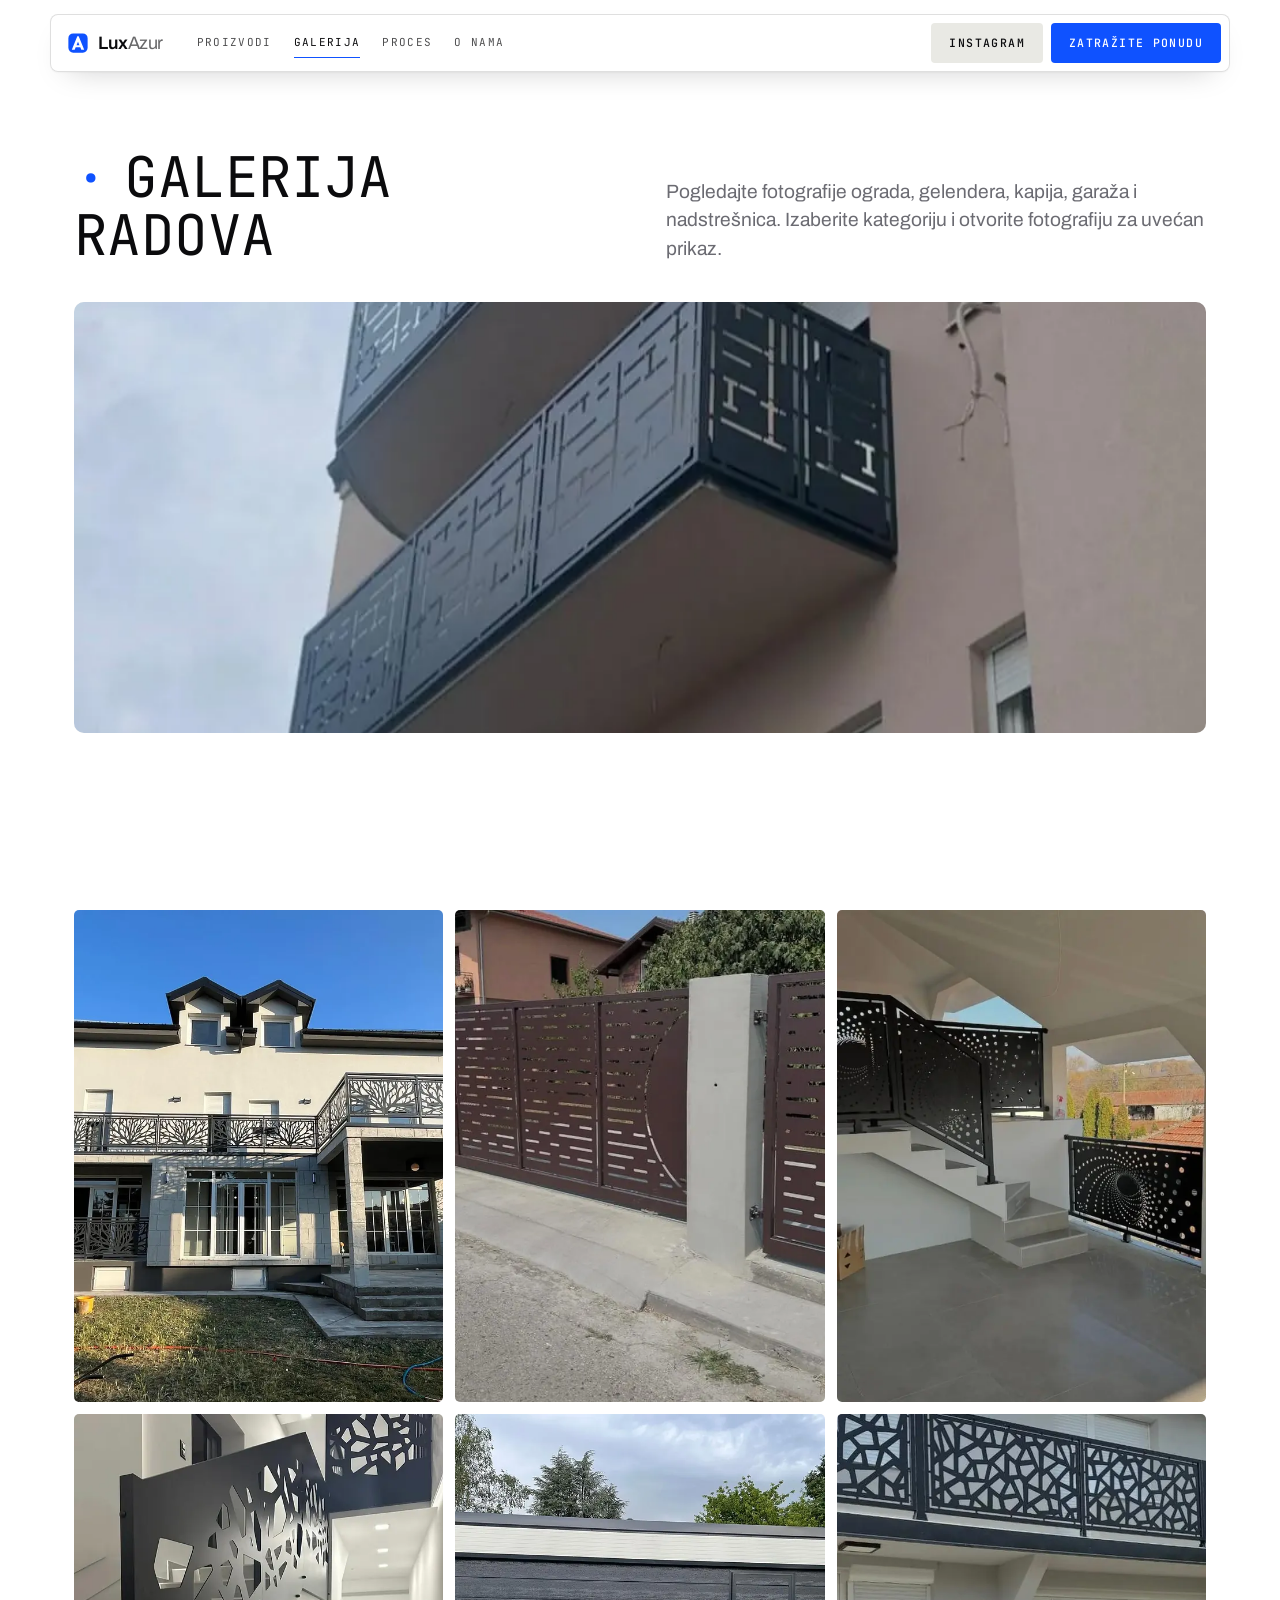
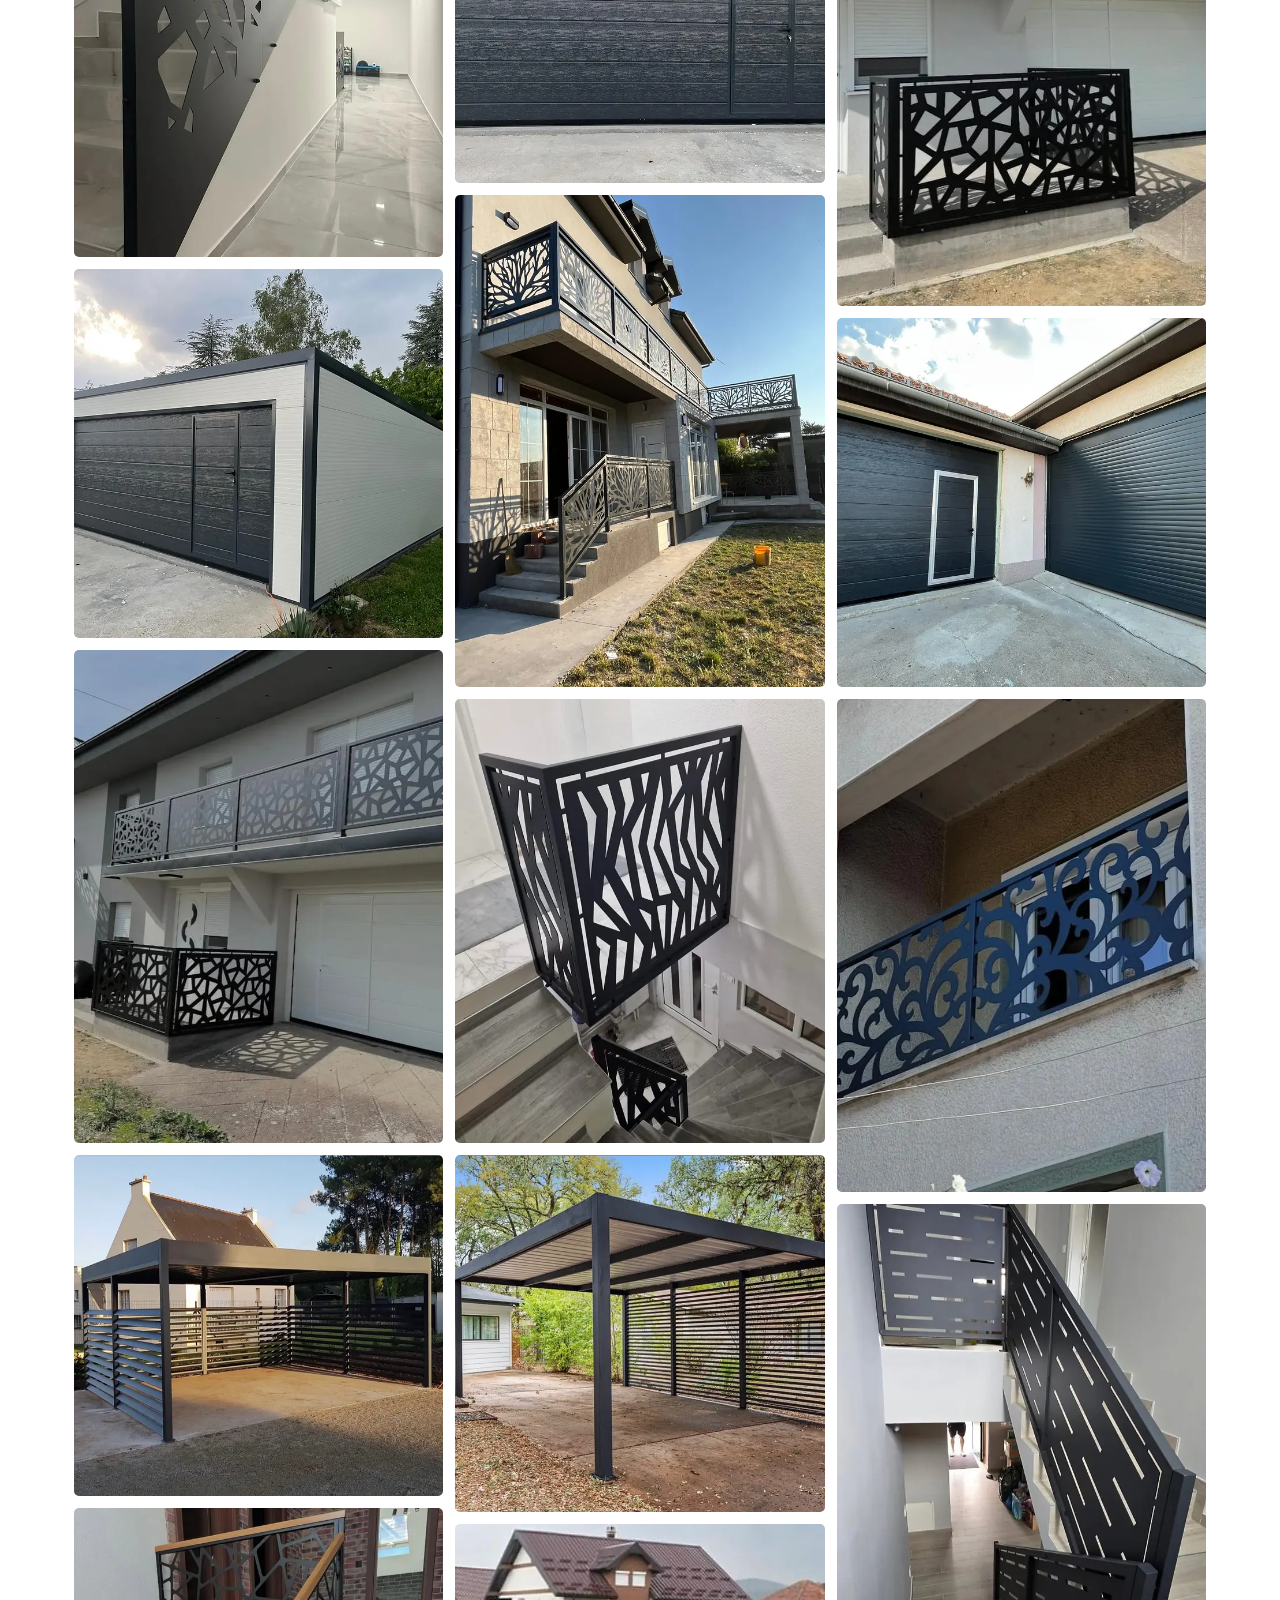
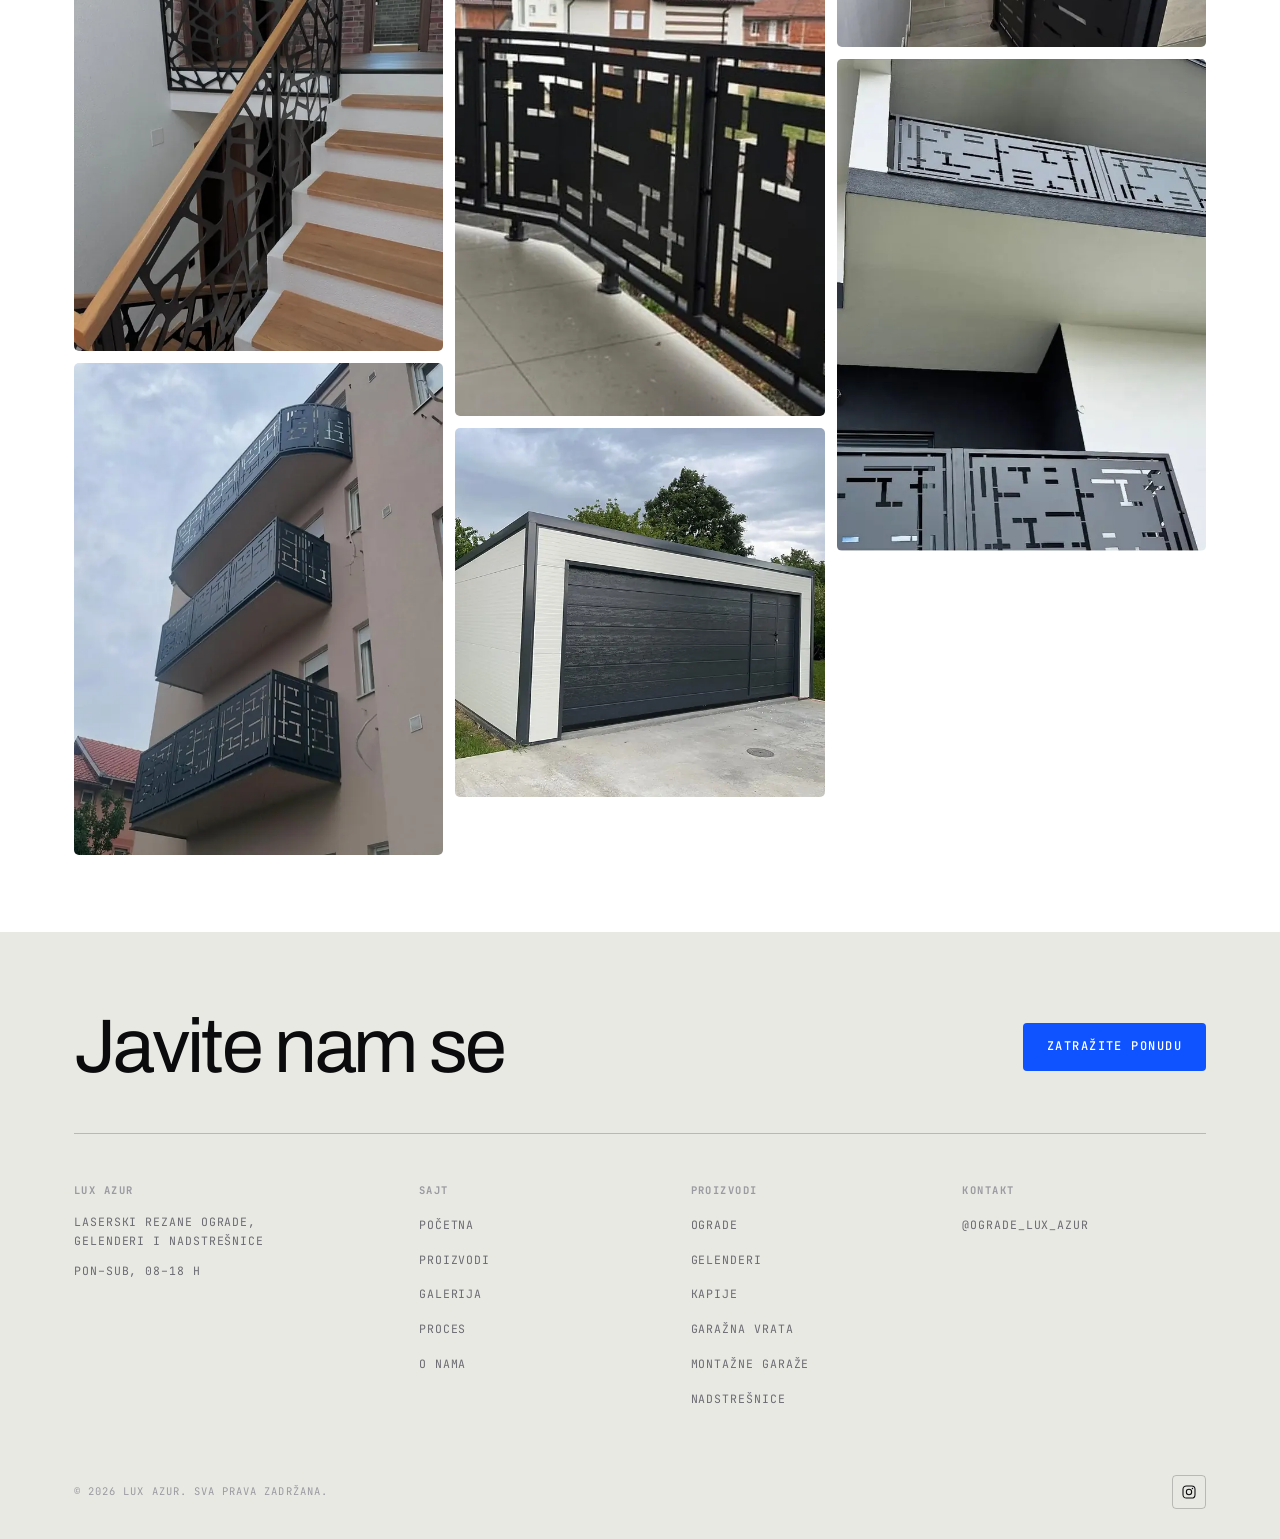
==== site/galerija.html @ 6bdf7f9e "Pocetno stanje sajta Lux Azur Co-Authored-By: Claude Opus 5.5 <noreply@anthropic.com>" ====
<!doctype html>
<html lang="sr">
<head>
<meta charset="utf-8">
<meta name="viewport" content="width=device-width,initial-scale=1">
<title>Galerija ograda, gelendera i kapija | Lux Azur</title>
<meta name="description" content="Fotografije radova Lux Azur: laserski rezane ograde, gelenderi, kapije, garaže i nadstrešnice. Pogledajte šare i detalje ugradnje na objektima.">
<meta name="theme-color" content="#0B0B0D">
<link rel="canonical" href="./galerija.html">

<meta property="og:type" content="website">
<meta property="og:title" content="Galerija ograda, gelendera i kapija | Lux Azur">
<meta property="og:description" content="Fotografije radova Lux Azur: laserski rezane ograde, gelenderi, kapije, garaže i nadstrešnice. Pogledajte šare i detalje ugradnje na objektima.">
<meta property="og:image" content="./assets/img/ograda-drvo-zivota-01.webp">
<meta property="og:locale" content="sr_RS">

<link rel="icon" href="data:image/svg+xml,%3Csvg%20xmlns='http://www.w3.org/2000/svg'%20viewBox='0%200%2032%2032'%3E%3Cpath%20fill-rule='evenodd'%20fill='%230F52FF'%20d='M9%202H23A7%207%200%200%201%2030%209V23A7%207%200%200%201%2023%2030H9A7%207%200%200%201%202%2023V9A7%207%200%200%201%209%202ZM15%206.2H17L25%2025.8H20.8L19.37%2022.3H12.63L11.2%2025.8H7ZM16%2014.04L18.15%2019.3H13.85Z'/%3E%3C/svg%3E">

<link rel="preconnect" href="https://fonts.googleapis.com">
<link rel="preconnect" href="https://fonts.gstatic.com" crossorigin>
<!-- fontovi se skidaju odmah, ali ne drze prvi prikaz (display=swap svakako
     prvo ispise sistemskim slogom, pa je cekanje bilo cist gubitak) -->
<link rel="preload" as="style" href="https://fonts.googleapis.com/css2?family=Archivo:wght@300;400;500;600&family=JetBrains+Mono:wght@400;500&display=swap">
<link rel="stylesheet" href="https://fonts.googleapis.com/css2?family=Archivo:wght@300;400;500;600&family=JetBrains+Mono:wght@400;500&display=swap" media="print" onload="this.media='all'">
<noscript><link rel="stylesheet" href="https://fonts.googleapis.com/css2?family=Archivo:wght@300;400;500;600&family=JetBrains+Mono:wght@400;500&display=swap"></noscript>
<link rel="stylesheet" href="./assets/css/site.css">
<script>(function(){var s=true;try{s=!sessionStorage.getItem("la_seen")}catch(e){try{s=!(document.referrer&&document.referrer.indexOf(location.host)>-1)}catch(_){s=true}}if(s)document.documentElement.className+=" js-loading"})();</script>
</head>
<body>

<div class="loader" aria-hidden="true">
  <div class="loader__in">
    <div class="loader__mark">
      <svg class="loader__mark--raw" viewBox="7 6.2 18 19.6" aria-hidden="true">
        <path fill-rule="evenodd" fill="currentColor" d="M15 6.2H17L25 25.8H20.8L19.37 22.3H12.63L11.2 25.8H7ZM16 14.04L18.15 19.3H13.85Z"/>
      </svg>
      <svg class="loader__mark--cut" viewBox="7 6.2 18 19.6" aria-hidden="true">
        <path fill-rule="evenodd" fill="currentColor" d="M15 6.2H17L25 25.8H20.8L19.37 22.3H12.63L11.2 25.8H7ZM16 14.04L18.15 19.3H13.85Z"/>
      </svg>
      <span class="loader__beam"></span>
    </div>
    <p class="loader__name">Lux Azur</p>
  </div>
</div>

<!-- ================= NAV ================= -->
<header class="nav">
  <div class="nav__inner">
    <a class="brand" href="./index.html" aria-label="Lux Azur, početna">
      <svg class="brand__mark" viewBox="0 0 32 32" aria-hidden="true">
        <path fill-rule="evenodd" fill="currentColor" d="M9 2H23A7 7 0 0 1 30 9V23A7 7 0 0 1 23 30H9A7 7 0 0 1 2 23V9A7 7 0 0 1 9 2ZM15 6.2H17L25 25.8H20.8L19.37 22.3H12.63L11.2 25.8H7ZM16 14.04L18.15 19.3H13.85Z"/>
      </svg>
      <span class="brand__name">Lux<em>Azur</em></span>
    </a>

    <nav class="nav__links" aria-label="Glavna navigacija">
      <a href="./proizvodi.html">Proizvodi</a>
      <a href="./galerija.html" aria-current="page">Galerija</a>
      <a href="./proces.html">Proces</a>
      <a href="./o-nama.html">O nama</a>
    </nav>

    <div class="nav__actions">
      <a class="btn btn--ghost" data-href-instagram href="https://www.instagram.com/ograde_lux_azur/" target="_blank" rel="noopener">Instagram</a>
      <a class="btn btn--azur" href="./kontakt.html">Zatražite ponudu</a>
    </div>

    <button class="nav__burger" aria-label="Meni" aria-expanded="false" aria-controls="drawer"><span></span></button>
  </div>
</header>

<div class="drawer" id="drawer">
  <a href="./proizvodi.html">Proizvodi <span>01</span></a>
  <a href="./galerija.html">Galerija <span>02</span></a>
  <a href="./proces.html">Proces <span>03</span></a>
  <a href="./o-nama.html">O nama <span>04</span></a>
  <a href="./kontakt.html">Kontakt <span>05</span></a>
  <div class="drawer__foot">
    <a class="btn btn--azur" href="./kontakt.html">Zatražite ponudu</a>
    <a class="btn btn--ghost" data-href-instagram href="https://www.instagram.com/ograde_lux_azur/" target="_blank" rel="noopener">Instagram</a>
  </div>
</div>

<main>

<section class="phead">
  <div class="wrap">
    <div class="phead__grid">
      <h1 class="rv"><span class="dot">·</span>Galerija radova</h1>
      <p class="lede rv rv-d1">Pogledajte fotografije ograda, gelendera, kapija, garaža i nadstrešnica. Izaberite kategoriju i otvorite fotografiju za uvećan prikaz.</p>
    </div>
    <div class="phead__banner rv rv-d2 plx">
      <img src="./assets/img/ograda-mondrian-zgrada.webp" srcset="./assets/img/ograda-mondrian-zgrada-640.webp 640w, ./assets/img/ograda-mondrian-zgrada-960.webp 960w, ./assets/img/ograda-mondrian-zgrada.webp 1170w" sizes="(max-width:1180px) 100vw, 1180px" alt="Balkonske ograde stambene zgrade sa mondrijan šarom" width="1170" height="1559" fetchpriority="high">
    </div>
  </div>
</section>

<section class="section section--tight">
  <div class="wrap">
    <div class="filters rv" role="group" aria-label="Filter galerije">
      <button class="filter" data-filter="sve" aria-pressed="true">Sve</button>
      <button class="filter" data-filter="ograde" aria-pressed="false">Ograde</button>
      <button class="filter" data-filter="gelenderi" aria-pressed="false">Gelenderi</button>
      <button class="filter" data-filter="kapije" aria-pressed="false">Kapije</button>
      <button class="filter" data-filter="garaze" aria-pressed="false">Garaže i vrata</button>
      <button class="filter" data-filter="nadstresnice" aria-pressed="false">Nadstrešnice</button>
    </div>

    <div class="grid-gal rv rv-d1" data-gallery>
      <figure class="gitem" data-cat="ograde" data-caption="Ograda terase, drvo života" data-full="./assets/img/ograda-drvo-zivota-01.webp" role="button" tabindex="0">
        <img src="./assets/img/ograda-drvo-zivota-01-640.webp" alt="Ograda terase, drvo života" loading="lazy" decoding="async" width="640" height="853">
        <figcaption>Ograda terase, drvo života</figcaption>
      </figure>
      <figure class="gitem" data-cat="gelenderi" data-caption="Gelender u holu, poligon" data-full="./assets/img/gelender-poligon.webp" role="button" tabindex="0">
        <img src="./assets/img/gelender-poligon-640.webp" alt="Gelender u holu, poligon" loading="lazy" decoding="async" width="640" height="768">
        <figcaption>Gelender u holu, poligon</figcaption>
      </figure>
      <figure class="gitem" data-cat="garaze" data-caption="Montažna garaža sa ravnim krovom" data-full="./assets/img/garaza-montazna-01.webp" role="button" tabindex="0">
        <img src="./assets/img/garaza-montazna-01-640.webp" alt="Montažna garaža sa ravnim krovom" loading="lazy" decoding="async" width="640" height="640">
        <figcaption>Montažna garaža sa ravnim krovom</figcaption>
      </figure>
      <figure class="gitem" data-cat="ograde" data-caption="Ograda balkona i prilaza, mozaik" data-full="./assets/img/ograda-mozaik-01.webp" role="button" tabindex="0">
        <img src="./assets/img/ograda-mozaik-01-640.webp" alt="Ograda balkona i prilaza, mozaik" loading="lazy" decoding="async" width="640" height="853">
        <figcaption>Ograda balkona i prilaza, mozaik</figcaption>
      </figure>
      <figure class="gitem" data-cat="nadstresnice" data-caption="Nadstrešnica za dva automobila" data-full="./assets/img/nadstresnica-02.webp" role="button" tabindex="0">
        <img src="./assets/img/nadstresnica-02-640.webp" alt="Nadstrešnica za dva automobila" loading="lazy" decoding="async" width="640" height="591">
        <figcaption>Nadstrešnica za dva automobila</figcaption>
      </figure>
      <figure class="gitem" data-cat="gelenderi" data-caption="Gelender sa drvenim rukohvatom" data-full="./assets/img/gelender-organski.webp" role="button" tabindex="0">
        <img src="./assets/img/gelender-organski-640.webp" alt="Gelender sa drvenim rukohvatom" loading="lazy" decoding="async" width="640" height="768">
        <figcaption>Gelender sa drvenim rukohvatom</figcaption>
      </figure>
      <figure class="gitem" data-cat="ograde" data-caption="Balkonske ograde stambene zgrade" data-full="./assets/img/ograda-mondrian-zgrada.webp" role="button" tabindex="0">
        <img src="./assets/img/ograda-mondrian-zgrada-640.webp" alt="Balkonske ograde stambene zgrade" loading="lazy" decoding="async" width="640" height="853">
        <figcaption>Balkonske ograde stambene zgrade</figcaption>
      </figure>
      <figure class="gitem" data-cat="kapije" data-caption="Klizna kapija i ograda dvorišta" data-full="./assets/img/kapija-klizna.webp" role="button" tabindex="0">
        <img src="./assets/img/kapija-klizna-640.webp" alt="Klizna kapija i ograda dvorišta" loading="lazy" decoding="async" width="640" height="853">
        <figcaption>Klizna kapija i ograda dvorišta</figcaption>
      </figure>
      <figure class="gitem" data-cat="garaze" data-caption="Sekciona garažna vrata" data-full="./assets/img/garazna-vrata-sekciona.webp" role="button" tabindex="0">
        <img src="./assets/img/garazna-vrata-sekciona-640.webp" alt="Sekciona garažna vrata" loading="lazy" decoding="async" width="640" height="640">
        <figcaption>Sekciona garažna vrata</figcaption>
      </figure>
      <figure class="gitem" data-cat="ograde" data-caption="Ograda terase i stepeništa, drvo života" data-full="./assets/img/ograda-drvo-zivota-02.webp" role="button" tabindex="0">
        <img src="./assets/img/ograda-drvo-zivota-02-640.webp" alt="Ograda terase i stepeništa, drvo života" loading="lazy" decoding="async" width="640" height="853">
        <figcaption>Ograda terase i stepeništa, drvo života</figcaption>
      </figure>
      <figure class="gitem" data-cat="gelenderi" data-caption="Gelender stepeništa, geometrija" data-full="./assets/img/gelender-geometrija.webp" role="button" tabindex="0">
        <img src="./assets/img/gelender-geometrija-640.webp" alt="Gelender stepeništa, geometrija" loading="lazy" decoding="async" width="640" height="768">
        <figcaption>Gelender stepeništa, geometrija</figcaption>
      </figure>
      <figure class="gitem" data-cat="nadstresnice" data-caption="Nadstrešnica sa bočnim lamelama" data-full="./assets/img/nadstresnica-01.webp" role="button" tabindex="0">
        <img src="./assets/img/nadstresnica-01-640.webp" alt="Nadstrešnica sa bočnim lamelama" loading="lazy" decoding="async" width="640" height="619">
        <figcaption>Nadstrešnica sa bočnim lamelama</figcaption>
      </figure>
      <figure class="gitem" data-cat="ograde" data-caption="Ograda terase, mondrijan" data-full="./assets/img/ograda-mondrian-terasa.webp" role="button" tabindex="0">
        <img src="./assets/img/ograda-mondrian-terasa-640.webp" alt="Ograda terase, mondrijan" loading="lazy" decoding="async" width="640" height="853">
        <figcaption>Ograda terase, mondrijan</figcaption>
      </figure>
      <figure class="gitem" data-cat="garaze" data-caption="Montažna garaža, bočni pogled" data-full="./assets/img/garaza-montazna-02.webp" role="button" tabindex="0">
        <img src="./assets/img/garaza-montazna-02-640.webp" alt="Montažna garaža, bočni pogled" loading="lazy" decoding="async" width="640" height="640">
        <figcaption>Montažna garaža, bočni pogled</figcaption>
      </figure>
      <figure class="gitem" data-cat="gelenderi" data-caption="Gelender terase, tačke" data-full="./assets/img/gelender-tacke.webp" role="button" tabindex="0">
        <img src="./assets/img/gelender-tacke-640.webp" alt="Gelender terase, tačke" loading="lazy" decoding="async" width="640" height="853">
        <figcaption>Gelender terase, tačke</figcaption>
      </figure>
      <figure class="gitem" data-cat="ograde" data-caption="Ograda terase i prilaza, mozaik" data-full="./assets/img/ograda-mozaik-02.webp" role="button" tabindex="0">
        <img src="./assets/img/ograda-mozaik-02-640.webp" alt="Ograda terase i prilaza, mozaik" loading="lazy" decoding="async" width="640" height="853">
        <figcaption>Ograda terase i prilaza, mozaik</figcaption>
      </figure>
      <figure class="gitem" data-cat="garaze" data-caption="Rolo i sekciona garažna vrata" data-full="./assets/img/garazna-vrata-rolo.webp" role="button" tabindex="0">
        <img src="./assets/img/garazna-vrata-rolo-640.webp" alt="Rolo i sekciona garažna vrata" loading="lazy" decoding="async" width="640" height="640">
        <figcaption>Rolo i sekciona garažna vrata</figcaption>
      </figure>
      <figure class="gitem" data-cat="ograde" data-caption="Balkonska ograda, ornament" data-full="./assets/img/ograda-ornament-plava.webp" role="button" tabindex="0">
        <img src="./assets/img/ograda-ornament-plava-640.webp" alt="Balkonska ograda, ornament" loading="lazy" decoding="async" width="640" height="853">
        <figcaption>Balkonska ograda, ornament</figcaption>
      </figure>
      <figure class="gitem" data-cat="gelenderi" data-caption="Gelender stepeništa, linije" data-full="./assets/img/gelender-linije.webp" role="button" tabindex="0">
        <img src="./assets/img/gelender-linije-640.webp" alt="Gelender stepeništa, linije" loading="lazy" decoding="async" width="640" height="768">
        <figcaption>Gelender stepeništa, linije</figcaption>
      </figure>
      <figure class="gitem" data-cat="ograde" data-caption="Ograda balkona, mondrijan" data-full="./assets/img/ograda-mondrian-balkon.webp" role="button" tabindex="0">
        <img src="./assets/img/ograda-mondrian-balkon-640.webp" alt="Ograda balkona, mondrijan" loading="lazy" decoding="async" width="640" height="853">
        <figcaption>Ograda balkona, mondrijan</figcaption>
      </figure>
    </div>
  </div>
</section>

<div class="lb" role="dialog" aria-modal="true" aria-label="Uvećana fotografija">
  <button class="lb__x" aria-label="Zatvori">
    <svg width="17" height="17" viewBox="0 0 24 24" fill="none" aria-hidden="true"><path d="M6 6l12 12M18 6L6 18" stroke="currentColor" stroke-width="1.7"/></svg>
  </button>
  <button class="lb__p" aria-label="Prethodna">
    <svg width="17" height="17" viewBox="0 0 24 24" fill="none" aria-hidden="true"><path d="M19 12H6M12 6l-6 6 6 6" stroke="currentColor" stroke-width="1.7"/></svg>
  </button>
  <button class="lb__n" aria-label="Sledeća">
    <svg width="17" height="17" viewBox="0 0 24 24" fill="none" aria-hidden="true"><path d="M5 12h13M12 6l6 6-6 6" stroke="currentColor" stroke-width="1.7"/></svg>
  </button>
  <img src="" alt="">
  <p class="lb__cap"></p>
</div>

</main>

<!-- ================= FOOTER ================= -->
<footer class="foot">
  <div class="wrap">
    <div class="foot__cta">
      <h2>Javite nam se</h2>
      <a class="btn btn--azur btn--lg" href="./kontakt.html">Zatražite ponudu</a>
    </div>

    <hr>

    <div class="foot__cols">
      <div>
        <h3>Lux Azur</h3>
        <ul>
          <li><p>Laserski rezane ograde,<br>gelenderi i nadstrešnice</p></li>
          <li data-contact="address"><p data-value></p></li>
          <li data-contact="hours"><p data-value></p></li>
        </ul>
      </div>
      <div>
        <h3>Sajt</h3>
        <ul>
          <li><a href="./index.html">Početna</a></li>
          <li><a href="./proizvodi.html">Proizvodi</a></li>
          <li><a href="./galerija.html">Galerija</a></li>
          <li><a href="./proces.html">Proces</a></li>
          <li><a href="./o-nama.html">O nama</a></li>
        </ul>
      </div>
      <div>
        <h3>Proizvodi</h3>
        <ul>
          <li><a href="./proizvodi.html#ograde">Ograde</a></li>
          <li><a href="./proizvodi.html#gelenderi">Gelenderi</a></li>
          <li><a href="./proizvodi.html#kapije">Kapije</a></li>
          <li><a href="./proizvodi.html#garazna-vrata">Garažna vrata</a></li>
          <li><a href="./proizvodi.html#garaze">Montažne garaže</a></li>
          <li><a href="./proizvodi.html#nadstresnice">Nadstrešnice</a></li>
        </ul>
      </div>
      <div>
        <h3>Kontakt</h3>
        <ul>
          <li data-contact="phone"><a href="#" data-value></a></li>
          <li data-contact="email"><a href="#" data-value></a></li>
          <li data-contact="instagram"><a href="#" target="_blank" rel="noopener" data-value></a></li>
        </ul>
      </div>
    </div>

    <div class="foot__bottom">
      <span>© <span data-year>2026</span> Lux Azur. Sva prava zadržana.</span>
      <div class="foot__social">
        <a data-href-instagram href="https://www.instagram.com/ograde_lux_azur/" target="_blank" rel="noopener" aria-label="Instagram">
          <svg width="16" height="16" viewBox="0 0 24 24" fill="none" aria-hidden="true">
            <rect x="3" y="3" width="18" height="18" rx="5" stroke="currentColor" stroke-width="1.6"/>
            <circle cx="12" cy="12" r="4" stroke="currentColor" stroke-width="1.6"/>
            <circle cx="17.2" cy="6.8" r="1.1" fill="currentColor"/>
          </svg>
        </a>
      </div>
    </div>
  </div>
</footer>

<script src="./assets/js/site.js"></script>
</body>
</html>
---- site/assets/css/site.css ----
/* ==========================================================================
   LUX AZUR — design system
   Grotesk: Archivo · Mono: JetBrains Mono
   ========================================================================== */

:root{
  /* ink */
  --ink:        #0B0B0D;
  --ink-2:      #141417;
  --paper:      #FFFFFF;
  --bone:       #E9E9E4;
  --bone-2:     #F3F3EF;

  /* text */
  --fg:         #0B0B0D;
  --fg-muted:   #6B6B72;
  --fg-faint:   #9A9AA1;
  --on-dark-mut:rgba(255,255,255,.62);

  /* accent */
  --azur:       #0F52FF;
  --azur-ink:   #0B3FCC;
  --azur-soft:  rgba(15,82,255,.10);

  /* lines */
  --line:       rgba(11,11,13,.13);
  --line-strong:rgba(11,11,13,.22);
  --line-dark:  rgba(255,255,255,.18);

  /* type */
  --sans: "Archivo", ui-sans-serif, system-ui, -apple-system, "Segoe UI", Roboto, sans-serif;
  --mono: "JetBrains Mono", ui-monospace, SFMono-Regular, Menlo, Consolas, monospace;

  /* metrics */
  --wrap: 1180px;
  --gut: 24px;
  --nav-h: 58px;
  --r: 6px;
  --r-lg: 10px;

  --ease: cubic-bezier(.22,.61,.36,1);
}

/* ---------- reset ---------- */
*,*::before,*::after{box-sizing:border-box}
html{-webkit-text-size-adjust:100%;scroll-behavior:smooth}
[id]{scroll-margin-top:calc(var(--nav-h) + 40px)}
body{
  margin:0;
  background:var(--paper);
  color:var(--fg);
  font-family:var(--sans);
  font-size:16px;
  line-height:1.55;
  -webkit-font-smoothing:antialiased;
  -moz-osx-font-smoothing:grayscale;
  /* clip, ne hidden: hidden bi od <body> napravio sopstveni skrol kontejner,
     pa paralaksa (animation-timeline:view()) ne bi imala sta da prati */
  overflow-x:clip;
}
/* skrol se zakljucava i na <html>: <body> vise nije skrol kontejner
   (overflow-x:clip gore), pa sam <body> ne bi zaustavio stranu */
body.menu-open,body.no-scroll,html.no-scroll{overflow:hidden}
a,button,summary,[role="button"]{-webkit-tap-highlight-color:transparent}
img,video{max-width:100%;display:block}
a{color:inherit;text-decoration:none}
button{font:inherit;color:inherit;background:none;border:0;cursor:pointer}
h1,h2,h3,h4,p,figure,blockquote{margin:0}
ul,ol{margin:0;padding:0;list-style:none}
::selection{background:var(--azur);color:#fff}

:focus-visible{outline:2px solid var(--azur);outline-offset:3px;border-radius:2px}
.nav--dark :focus-visible,.hero :focus-visible,.drawer :focus-visible{outline-color:#fff}

/* ---------- layout ---------- */
.wrap{width:100%;max-width:var(--wrap);margin-inline:auto;padding-inline:var(--gut)}
.section{padding-block:clamp(72px,9vw,128px)}
.section--tight{padding-block:clamp(56px,6vw,84px)}
.section--dark{background:var(--ink);color:#fff}
.section--bone{background:var(--bone)}

/* ---------- type ---------- */
.mono{font-family:var(--mono);font-weight:400}

.eyebrow{
  font-family:var(--mono);
  font-size:11px;
  letter-spacing:.14em;
  text-transform:uppercase;
  color:var(--fg-muted);
  display:flex;align-items:center;gap:10px;
}
.eyebrow::before{content:"";width:7px;height:7px;background:var(--azur);flex:none}
.section--dark .eyebrow{color:var(--on-dark-mut)}

.h1{font-size:clamp(30px,5.1vw,60px);font-weight:400;line-height:1.06;letter-spacing:-.025em}
.h2{font-size:clamp(28px,4.3vw,52px);font-weight:400;line-height:1.08;letter-spacing:-.025em}
.h3{font-size:clamp(22px,2.6vw,34px);font-weight:400;line-height:1.16;letter-spacing:-.02em}
.lede{font-size:clamp(17px,1.5vw,20px);line-height:1.5;color:var(--fg-muted);max-width:56ch}
.small{font-size:14px;line-height:1.6;color:var(--fg-muted)}
.sup{font-family:var(--mono);font-size:.34em;vertical-align:super;letter-spacing:0;color:var(--azur);font-weight:500}
.center{text-align:center}
.center .lede{margin-inline:auto}
.center .eyebrow{justify-content:center}

/* ---------- buttons ---------- */
.btn{
  display:inline-flex;align-items:center;justify-content:center;gap:10px;
  font-family:var(--mono);font-size:11.5px;font-weight:500;letter-spacing:.12em;text-transform:uppercase;
  padding:0 18px;height:40px;border-radius:4px;white-space:nowrap;
  transition:background .2s var(--ease),color .2s var(--ease),transform .2s var(--ease),border-color .2s var(--ease);
}
.btn:active{transform:translateY(1px)}
.btn--azur{background:var(--azur);color:#fff}
.btn--azur:hover{background:var(--azur-ink)}
.btn--ghost{background:var(--bone);color:var(--ink)}
.btn--ghost:hover{background:#dcdcd5}
.btn--line{border:1px solid var(--line-strong);color:var(--ink)}
.btn--line:hover{background:var(--ink);color:#fff;border-color:var(--ink)}
.btn--lg{height:48px;padding:0 24px;font-size:12px}

.link-underline{
  display:inline-flex;align-items:center;gap:10px;
  font-family:var(--mono);font-size:11.5px;letter-spacing:.12em;text-transform:uppercase;
  padding-bottom:8px;border-bottom:1px solid var(--line-strong);
  transition:border-color .25s var(--ease),color .25s var(--ease),gap .25s var(--ease);
}
.link-underline:hover{border-color:var(--azur);color:var(--azur);gap:14px}
.link-underline .arw{transition:transform .25s var(--ease)}
.link-underline:hover .arw{transform:translateX(3px)}

/* ==========================================================================
   NAV
   ========================================================================== */
.nav{position:fixed;inset:14px 0 auto;z-index:100;pointer-events:none}
.nav__inner{
  pointer-events:auto;
  width:min(100% - 28px,1180px);margin-inline:auto;height:var(--nav-h);
  display:flex;align-items:center;gap:26px;padding:0 8px 0 16px;border-radius:8px;
  background:rgba(255,255,255,.92);
  backdrop-filter:blur(14px) saturate(160%);
  -webkit-backdrop-filter:blur(14px) saturate(160%);
  border:1px solid var(--line);
  box-shadow:0 1px 2px rgba(11,11,13,.04),0 12px 32px -18px rgba(11,11,13,.28);
  transition:background .35s var(--ease),border-color .35s var(--ease),color .35s var(--ease),box-shadow .35s var(--ease);
  color:var(--ink);
}
.nav--dark .nav__inner{
  background:rgba(14,14,16,.82);border-color:rgba(255,255,255,.12);color:#fff;
  box-shadow:0 18px 44px -26px rgba(0,0,0,.7);
}

.brand{display:flex;align-items:center;gap:9px;flex:none}
.brand__mark{width:22px;height:22px;flex:none;color:var(--azur)}
.nav--dark .brand__mark{color:#fff}
.brand__name{font-size:18px;font-weight:600;letter-spacing:-.025em;line-height:1}
.brand__name em{font-style:normal;font-weight:400;opacity:.62}

.nav__links{display:flex;align-items:center;gap:22px;margin-left:8px}
.nav__links a{
  font-family:var(--mono);font-size:11px;letter-spacing:.12em;text-transform:uppercase;
  opacity:.72;transition:opacity .2s var(--ease);position:relative;padding-block:6px;
}
.nav__links a:hover{opacity:1}
.nav__links a[aria-current="page"]{opacity:1}
.nav__links a[aria-current="page"]::after{content:"";position:absolute;left:0;right:0;bottom:0;height:1px;background:var(--azur)}
.nav--dark .nav__links a[aria-current="page"]::after{background:#fff}

.nav__actions{margin-left:auto;display:flex;align-items:center;gap:8px}
.nav--dark .btn--ghost{background:rgba(255,255,255,.14);color:#fff}
.nav--dark .btn--ghost:hover{background:rgba(255,255,255,.24)}

.nav__burger{display:none;width:40px;height:40px;margin-left:auto;align-items:center;justify-content:center;border-radius:4px}
.nav__burger span{display:block;width:17px;height:1.5px;background:currentColor;position:relative;transition:background .1s}
.nav__burger span::before,.nav__burger span::after{
  content:"";position:absolute;left:0;width:17px;height:1.5px;background:currentColor;transition:transform .3s var(--ease)
}
.nav__burger span::before{top:-5px}
.nav__burger span::after{top:5px}
body.menu-open .nav__burger span{background:transparent}
body.menu-open .nav__burger span::before{transform:translateY(5px) rotate(45deg)}
body.menu-open .nav__burger span::after{transform:translateY(-5px) rotate(-45deg)}

/* mobile drawer */
.drawer{
  position:fixed;inset:0;z-index:99;background:var(--ink);color:#fff;
  padding:calc(var(--nav-h) + 40px) var(--gut) 40px;
  display:flex;flex-direction:column;overflow-y:auto;
  opacity:0;visibility:hidden;transform:translateY(-8px);
  transition:opacity .3s var(--ease),transform .3s var(--ease),visibility .3s;
}
body.menu-open .drawer{opacity:1;visibility:visible;transform:none}
.drawer a{
  font-family:var(--mono);font-size:22px;letter-spacing:.02em;text-transform:uppercase;
  padding-block:18px;border-bottom:1px solid var(--line-dark);
  display:flex;justify-content:space-between;align-items:center;
}
.drawer a span{font-size:11px;color:var(--on-dark-mut)}
.drawer__foot{margin-top:auto;padding-top:28px;display:flex;gap:10px;flex-wrap:wrap}

/* ==========================================================================
   HERO
   ========================================================================== */
.hero{
  position:relative;
  min-height:100vh;      /* fallback */
  min-height:100svh;
  min-height:100dvh;     /* prati traku pregledača na telefonu */
  display:flex;flex-direction:column;justify-content:flex-end;
  background:var(--ink);color:#fff;overflow:hidden;overflow:clip;isolation:isolate;
}
.hero__media{position:absolute;inset:0;z-index:-2}
.hero__media img{
  width:100%;height:100%;object-fit:cover;object-position:52% 50%;
  animation:heroDrift 26s var(--ease) infinite alternate;
}
@keyframes heroDrift{from{transform:scale(1)}to{transform:scale(1.07)}}
.hero__scrim{
  position:absolute;inset:0;z-index:-1;
  background:
    linear-gradient(180deg,rgba(8,8,10,.62) 0%,rgba(8,8,10,.18) 26%,rgba(8,8,10,.34) 58%,rgba(8,8,10,.86) 100%),
    radial-gradient(120% 80% at 50% 45%,rgba(8,8,10,0) 40%,rgba(8,8,10,.42) 100%);
}
.hero__grain{
  position:absolute;inset:0;z-index:-1;opacity:.15;mix-blend-mode:overlay;pointer-events:none;
  background-image:url("data:image/svg+xml,%3Csvg xmlns='http://www.w3.org/2000/svg' width='160' height='160'%3E%3Cfilter id='n'%3E%3CfeTurbulence type='fractalNoise' baseFrequency='.85' numOctaves='3'/%3E%3C/filter%3E%3Crect width='160' height='160' filter='url(%23n)'/%3E%3C/svg%3E");
}

.hero__body{padding-top:calc(var(--nav-h) + 90px);padding-bottom:40px}
.hero__title{
  font-family:var(--mono);font-weight:400;text-transform:uppercase;
  font-size:clamp(23px,4.55vw,58px);line-height:1.04;letter-spacing:-.005em;text-wrap:balance;
}
.hero__title .dot{color:var(--azur);margin-right:.35em}
.hero__rule{height:1px;background:rgba(255,255,255,.34);margin-top:clamp(20px,3vw,34px)}
.hero__meta{margin-top:18px;display:flex;gap:28px;align-items:flex-start;justify-content:space-between;flex-wrap:wrap}
.hero__sub{font-size:14.5px;line-height:1.5;max-width:46ch;color:rgba(255,255,255,.84)}
.hero__coord{font-family:var(--mono);font-size:11.5px;letter-spacing:.1em;color:rgba(255,255,255,.66);white-space:nowrap}

.hero__strip{border-top:1px solid rgba(255,255,255,.14);padding-block:22px}
.hero__strip ul{display:flex;align-items:center;justify-content:space-between;gap:20px;flex-wrap:wrap}
.hero__strip li{font-family:var(--mono);font-size:11px;letter-spacing:.14em;text-transform:uppercase;color:rgba(255,255,255,.5)}

/* ==========================================================================
   STATEMENT
   ========================================================================== */
.media-cap{border-radius:var(--r);overflow:hidden;aspect-ratio:4/3.2;background:var(--bone-2)}
.media-cap img{width:100%;height:100%;object-fit:cover}

.statement{max-width:790px;margin-top:34px}
.statement p{font-size:clamp(25px,3.5vw,42px);line-height:1.2;letter-spacing:-.025em;text-wrap:pretty}
.statement p b{font-weight:500}

/* ==========================================================================
   FEATURE CARD
   ========================================================================== */
.fcard{
  position:relative;margin-top:clamp(40px,5vw,62px);border-radius:var(--r-lg);overflow:hidden;overflow:clip;
  min-height:clamp(420px,52vw,540px);display:flex;flex-direction:column;justify-content:space-between;
  color:#fff;isolation:isolate;background:var(--ink);
}
.fcard__media{position:absolute;inset:0;z-index:-2}
.fcard__media img{width:100%;height:100%;object-fit:cover;object-position:50% 40%}
.fcard__media::after{
  content:"";position:absolute;inset:0;
  background:linear-gradient(180deg,rgba(6,6,8,.72) 0%,rgba(6,6,8,.34) 40%,rgba(6,6,8,.9) 100%);
}
.fcard__head{display:flex;justify-content:space-between;gap:24px;padding:clamp(22px,3vw,34px)}
.fcard__title{
  font-family:var(--mono);text-transform:uppercase;font-weight:400;
  font-size:clamp(17px,2.2vw,27px);line-height:1.18;max-width:15ch;
}
.fcard__num{font-family:var(--mono);font-size:clamp(22px,3vw,34px);opacity:.9;line-height:1}

.ftabs{display:grid;grid-template-columns:repeat(4,1fr);padding:0 clamp(22px,3vw,34px) clamp(22px,3vw,34px)}
.ftab{
  text-align:left;padding:14px 18px 0 0;position:relative;
  border-top:1px solid rgba(255,255,255,.26);color:rgba(255,255,255,.72);
  transition:color .25s var(--ease);
}
.ftab + .ftab{padding-left:18px}
.ftab::after{content:"";position:absolute;top:-1px;left:0;height:1px;width:0;background:#fff;transition:width .45s var(--ease)}
.ftab[aria-selected="true"]{color:#fff}
.ftab[aria-selected="true"]::after{width:100%}
.ftab__label{font-size:15px;letter-spacing:-.01em;display:block}
.ftab__body{
  display:grid;grid-template-rows:0fr;opacity:0;
  transition:grid-template-rows .4s var(--ease),opacity .3s var(--ease),margin .4s var(--ease);
}
.ftab__body > span{overflow:hidden;display:block;font-size:12.5px;line-height:1.5;color:rgba(255,255,255,.72)}
.ftab[aria-selected="true"] .ftab__body{grid-template-rows:1fr;opacity:1;margin-top:10px}

/* ==========================================================================
   SPLIT + INDEX LIST
   ========================================================================== */
.split{display:grid;grid-template-columns:minmax(0,.86fr) minmax(0,1.14fr);gap:clamp(32px,6vw,86px)}
.split--even{grid-template-columns:1fr 1fr}
.split--idx{grid-template-columns:192px minmax(0,1fr);gap:clamp(26px,4vw,64px)}
.split__aside .h2{margin-bottom:18px}
.split__aside .lede{font-size:14.5px;max-width:42ch;margin-bottom:26px}

.idx{border-top:1px solid var(--line)}
.idx__row{
  display:flex;align-items:center;gap:clamp(18px,3vw,42px);
  padding-block:clamp(15px,1.7vw,21px);border-bottom:1px solid var(--line);
  position:relative;transition:padding-left .3s var(--ease);
}
.idx__row::before{
  content:"";position:absolute;left:0;right:0;bottom:-1px;height:1px;background:var(--azur);
  transform:scaleX(0);transform-origin:left;transition:transform .5s var(--ease);
}
.idx__row:hover{padding-left:10px}
.idx__row:hover::before{transform:scaleX(1)}
.idx__n{font-family:var(--mono);font-size:11px;color:var(--fg-faint);letter-spacing:.08em;flex:none;width:2ch}
.idx__label{
  font-family:var(--mono);font-size:clamp(12.5px,1.35vw,15.5px);letter-spacing:.07em;text-transform:uppercase;
  flex:1;transition:color .25s var(--ease);
}
.idx__row:hover .idx__label{color:var(--azur)}
.idx__arw{color:var(--fg-faint);opacity:0;transform:translateX(-6px);transition:opacity .3s var(--ease),transform .3s var(--ease);flex:none}
.idx__row:hover .idx__arw{opacity:1;transform:none;color:var(--azur)}

/* ==========================================================================
   PROCESS TABS + PANEL
   ========================================================================== */
.ptabs{display:flex;flex-direction:column}
.ptab{text-align:left;padding-block:16px;border-bottom:1px solid var(--line);position:relative}
.ptab::after{content:"";position:absolute;left:0;bottom:-1px;height:1px;width:0;background:var(--ink);transition:width .5s var(--ease)}
.ptab[aria-selected="true"]::after{width:100%}
.ptab__top{display:flex;align-items:center;gap:14px}
.ptab__ico{width:17px;height:17px;flex:none;color:var(--fg-faint);transition:color .25s var(--ease)}
.ptab__label{font-family:var(--mono);font-size:12.5px;letter-spacing:.1em;text-transform:uppercase;color:var(--fg-muted);transition:color .25s var(--ease)}
.ptab[aria-selected="true"] .ptab__label,.ptab:hover .ptab__label{color:var(--azur)}
.ptab[aria-selected="true"] .ptab__ico{color:var(--azur)}
.ptab__body{display:grid;grid-template-rows:0fr;opacity:0;transition:grid-template-rows .45s var(--ease),opacity .3s var(--ease),margin .45s var(--ease)}
.ptab__body > p{overflow:hidden;font-size:14px;line-height:1.55;color:var(--azur);max-width:50ch}
.ptab[aria-selected="true"] .ptab__body{grid-template-rows:1fr;opacity:1;margin-top:12px}

.ppanel{position:relative;border-radius:var(--r);overflow:hidden;background:var(--bone);aspect-ratio:4/3}
.ppanel__img{position:absolute;inset:0;opacity:0;transition:opacity .6s var(--ease)}
.ppanel__img.is-on{opacity:1}
.ppanel__img img,.ppanel__img video{width:100%;height:100%;object-fit:cover}
.ppanel__card{
  position:absolute;left:clamp(14px,4%,30px);right:clamp(14px,4%,30px);bottom:clamp(14px,5%,32px);
  background:rgba(14,14,16,.88);backdrop-filter:blur(12px);-webkit-backdrop-filter:blur(12px);
  border:1px solid rgba(255,255,255,.1);border-radius:5px;color:#fff;padding:13px 15px;
  box-shadow:0 22px 48px -28px rgba(0,0,0,.9);
}
.ppanel__card h3{font-size:13.5px;font-weight:500;letter-spacing:-.01em;margin-bottom:10px}
.ppanel__card table{width:100%;border-collapse:collapse;font-family:var(--mono);font-size:10.5px}
.ppanel__card td{padding-block:6px;border-top:1px solid rgba(255,255,255,.1);color:rgba(255,255,255,.62);white-space:nowrap}
.ppanel__card tr:first-child td{border-top:0}
.ppanel__card td:first-child{color:#fff}
.ppanel__card td:last-child{text-align:right}
.pill{display:inline-flex;align-items:center;gap:6px;padding:2px 7px;border-radius:99px;background:rgba(255,255,255,.1);color:#fff}
.pill::before{content:"";width:5px;height:5px;border-radius:50%;background:var(--azur)}
.pill--ok::before{background:#37D67A}

/* ==========================================================================
   TILES
   ========================================================================== */
.tiles{display:grid;grid-template-columns:repeat(4,1fr);gap:12px;margin-top:clamp(34px,4vw,54px)}
.tile{position:relative;border-radius:5px;overflow:hidden;aspect-ratio:1/1.06;background:var(--ink);display:block}
.tile img{width:100%;height:100%;object-fit:cover;transition:transform .8s var(--ease)}
.tile:hover img{transform:scale(1.06)}
.tile::after{
  content:"";position:absolute;inset:0;
  background:linear-gradient(180deg,rgba(6,6,8,.72) 0%,rgba(6,6,8,.12) 46%,rgba(6,6,8,.3) 100%);
}
.tile span{
  position:absolute;top:12px;left:13px;right:13px;z-index:2;color:#fff;
  font-size:13.5px;letter-spacing:-.01em;line-height:1.25;text-shadow:0 1px 10px rgba(0,0,0,.5);
}

/* ==========================================================================
   PATTERN CAROUSEL
   ========================================================================== */
.carousel__head{display:flex;align-items:flex-end;justify-content:space-between;gap:24px;margin-bottom:22px}
.carousel__nav{display:flex;gap:8px}
.cbtn{
  width:38px;height:38px;border:1px solid var(--line-strong);border-radius:4px;display:grid;place-items:center;
  transition:background .2s var(--ease),color .2s var(--ease),border-color .2s var(--ease);
}
.cbtn:hover:not(:disabled){background:var(--ink);color:#fff;border-color:var(--ink)}
.cbtn:disabled{opacity:.3;cursor:default}

.carousel{display:flex;gap:12px;overflow-x:auto;scroll-snap-type:x mandatory;scrollbar-width:none;padding-bottom:4px}
.carousel::-webkit-scrollbar{display:none}
.pcard{
  flex:0 0 clamp(240px,30%,336px);scroll-snap-align:start;
  background:var(--paper);border-radius:6px;overflow:hidden;display:flex;flex-direction:column;
}
.pcard__img{aspect-ratio:4/3;overflow:hidden;background:var(--bone-2)}
.pcard__img img{width:100%;height:100%;object-fit:cover;transition:transform .8s var(--ease)}
.pcard:hover .pcard__img img{transform:scale(1.05)}
.pcard__body{padding:16px 17px 20px}
.pcard__name{font-family:var(--mono);font-size:12px;letter-spacing:.1em;text-transform:uppercase;color:var(--azur);margin-bottom:8px}
.pcard__txt{font-size:13.5px;line-height:1.5;color:var(--fg-muted)}

/* ==========================================================================
   PRODUCT ROWS
   ========================================================================== */
.prow{display:grid;grid-template-columns:1fr 1fr;gap:clamp(24px,5vw,72px);align-items:center;padding-block:clamp(44px,6vw,80px);border-top:1px solid var(--line)}
.prow:first-of-type{border-top:0}
.prow--flip .prow__media{order:2}
.prow__media{border-radius:6px;overflow:hidden;aspect-ratio:4/3.1;background:var(--bone-2)}
.prow__media img{width:100%;height:100%;object-fit:cover}
.prow__n{width:26px;height:26px;border-radius:4px;background:var(--azur);color:#fff;display:grid;place-items:center;font-family:var(--mono);font-size:11px;margin-bottom:16px}
.prow h2{font-family:var(--mono);text-transform:uppercase;font-weight:400;font-size:clamp(18px,2.1vw,26px);line-height:1.15;margin-bottom:18px}
.ticks{margin-bottom:20px;display:flex;flex-direction:column;gap:7px}
.ticks li{display:flex;gap:10px;align-items:flex-start;font-size:14px;line-height:1.5}
.ticks li::before{content:"";width:6px;height:6px;margin-top:8px;flex:none;background:var(--azur);transform:rotate(45deg)}
.prow p{font-size:14.5px;line-height:1.6;color:var(--fg-muted);margin-bottom:22px;max-width:46ch}

.sticky-idx{position:sticky;top:calc(var(--nav-h) + 34px);align-self:start}
.sticky-idx a{
  display:flex;gap:12px;align-items:baseline;padding-block:9px;
  font-family:var(--mono);font-size:10.5px;letter-spacing:.1em;text-transform:uppercase;
  color:var(--fg-faint);border-bottom:1px solid var(--line);transition:color .2s var(--ease);
}
.sticky-idx a:hover,.sticky-idx a.is-on{color:var(--azur)}

/* ==========================================================================
   GALLERY
   ========================================================================== */
.filters{display:flex;gap:8px;flex-wrap:wrap;margin-bottom:26px}
.filter{
  font-family:var(--mono);font-size:11px;letter-spacing:.1em;text-transform:uppercase;
  padding:8px 14px;border:1px solid var(--line);border-radius:4px;color:var(--fg-muted);
  transition:background .2s var(--ease),color .2s var(--ease),border-color .2s var(--ease);
}
.filter:hover{border-color:var(--line-strong);color:var(--ink)}
.filter[aria-pressed="true"]{background:var(--ink);border-color:var(--ink);color:#fff}

.grid-gal{columns:3;column-gap:12px}
.gitem{break-inside:avoid;margin-bottom:12px;position:relative;border-radius:5px;overflow:hidden;display:block;width:100%;background:var(--bone-2);cursor:pointer}
.gitem img{width:100%;height:auto;transition:transform .7s var(--ease)}
.gitem:hover img{transform:scale(1.04)}
.gitem figcaption{
  position:absolute;inset:auto 0 0;padding:26px 14px 13px;
  background:linear-gradient(180deg,transparent,rgba(6,6,8,.8));color:#fff;
  font-family:var(--mono);font-size:10.5px;letter-spacing:.1em;text-transform:uppercase;
  opacity:0;transform:translateY(6px);transition:opacity .3s var(--ease),transform .3s var(--ease);
}
.gitem:hover figcaption{opacity:1;transform:none}
.gitem.is-hidden{display:none}

/* lightbox */
.lb{
  position:fixed;inset:0;z-index:200;background:rgba(8,8,10,.94);
  display:grid;place-items:center;padding:clamp(16px,4vw,54px);
  opacity:0;visibility:hidden;transition:opacity .3s var(--ease),visibility .3s;
}
.lb.is-open{opacity:1;visibility:visible}
.lb img{max-width:100%;max-height:82svh;object-fit:contain;border-radius:4px}
.lb__cap{
  position:absolute;left:0;right:0;bottom:clamp(16px,4vw,38px);text-align:center;
  font-family:var(--mono);font-size:11px;letter-spacing:.12em;text-transform:uppercase;color:rgba(255,255,255,.7);
}
.lb__x,.lb__p,.lb__n{
  position:absolute;width:44px;height:44px;display:grid;place-items:center;color:#fff;
  border:1px solid rgba(255,255,255,.2);border-radius:4px;transition:background .2s var(--ease);
}
.lb__x:hover,.lb__p:hover,.lb__n:hover{background:rgba(255,255,255,.14)}
.lb__x{top:clamp(14px,3vw,28px);right:clamp(14px,3vw,28px)}
.lb__p{left:clamp(10px,2vw,28px);top:50%;transform:translateY(-50%)}
.lb__n{right:clamp(10px,2vw,28px);top:50%;transform:translateY(-50%)}

/* ==========================================================================
   FORM
   ========================================================================== */
.form{display:grid;gap:16px}
.field{display:flex;flex-direction:column;gap:7px}
.field label{font-family:var(--mono);font-size:10.5px;letter-spacing:.12em;text-transform:uppercase;color:var(--fg-muted)}
.field input,.field select,.field textarea{
  font:inherit;font-size:15px;color:var(--ink);background:var(--paper);
  border:1px solid var(--line);border-radius:4px;padding:11px 13px;
  transition:border-color .2s var(--ease),box-shadow .2s var(--ease);
}
.field textarea{resize:vertical;min-height:120px}
.field input:focus,.field select:focus,.field textarea:focus{outline:0;border-color:var(--azur);box-shadow:0 0 0 3px var(--azur-soft)}
.form__row{display:grid;grid-template-columns:1fr 1fr;gap:16px}
.form[hidden]{display:none}
.form__note{font-size:12.5px;color:var(--fg-faint);line-height:1.5}
.form__msg{
  font-family:var(--mono);font-size:12px;padding:12px 14px;border-radius:4px;
  background:var(--azur-soft);color:var(--azur-ink);display:none;line-height:1.6;
}
.form__msg.is-on{display:block}

.cstrip{display:grid;border-top:1px solid var(--line)}
.cstrip a,.cstrip div{
  display:flex;justify-content:space-between;gap:18px;align-items:center;
  padding-block:15px;border-bottom:1px solid var(--line);
  font-family:var(--mono);font-size:12px;letter-spacing:.08em;text-transform:uppercase;
  transition:color .2s var(--ease),padding-left .3s var(--ease);
}
.cstrip a:hover{color:var(--azur);padding-left:8px}
.cstrip .k{color:var(--fg-faint);font-size:10.5px}

/* ==========================================================================
   FAQ
   ========================================================================== */
.faq{border-top:1px solid var(--line)}
.faq details{border-bottom:1px solid var(--line)}
.faq summary{
  list-style:none;cursor:pointer;padding-block:20px;
  display:flex;justify-content:space-between;gap:20px;align-items:flex-start;
  font-size:17px;letter-spacing:-.015em;transition:color .2s var(--ease);
}
.faq summary::-webkit-details-marker{display:none}
.faq summary:hover{color:var(--azur)}
.faq summary::after{
  content:"";flex:none;width:13px;height:13px;margin-top:6px;background:currentColor;
  -webkit-mask:url("data:image/svg+xml,%3Csvg xmlns='http://www.w3.org/2000/svg' viewBox='0 0 24 24'%3E%3Cpath d='M12 5v14M5 12h14' stroke='%23000' stroke-width='2' fill='none'/%3E%3C/svg%3E") center/contain no-repeat;
  mask:url("data:image/svg+xml,%3Csvg xmlns='http://www.w3.org/2000/svg' viewBox='0 0 24 24'%3E%3Cpath d='M12 5v14M5 12h14' stroke='%23000' stroke-width='2' fill='none'/%3E%3C/svg%3E") center/contain no-repeat;
  transition:transform .3s var(--ease);
}
.faq details[open] summary::after{transform:rotate(45deg)}
.faq details p{padding-bottom:22px;font-size:14.5px;line-height:1.6;color:var(--fg-muted);max-width:66ch}

/* ==========================================================================
   STATS
   ========================================================================== */
.stats{display:grid;grid-template-columns:repeat(4,1fr);gap:1px;background:var(--line);border:1px solid var(--line);border-radius:6px;overflow:hidden}
.stat{background:var(--paper);padding:clamp(20px,2.4vw,30px)}
.section--dark .stats{background:var(--line-dark);border-color:var(--line-dark)}
.section--dark .stat{background:var(--ink)}
.stat__n{font-family:var(--mono);font-size:clamp(26px,3.2vw,40px);line-height:1;letter-spacing:-.02em;margin-bottom:10px}
.stat__n em{font-style:normal;color:var(--azur)}
.stat__l{font-size:13px;line-height:1.45;color:var(--fg-muted)}
.section--dark .stat__l{color:var(--on-dark-mut)}

/* ==========================================================================
   PAGE HEAD
   ========================================================================== */
.phead{padding-top:calc(var(--nav-h) + clamp(58px,7vw,104px));padding-bottom:clamp(26px,3vw,42px)}
.phead__grid{display:grid;grid-template-columns:1fr 1fr;gap:clamp(20px,4vw,60px);align-items:end}
.phead h1{font-family:var(--mono);text-transform:uppercase;font-weight:400;font-size:clamp(28px,4.6vw,56px);line-height:1.04;letter-spacing:-.01em}
.phead h1 .dot{color:var(--azur);margin-right:.3em}
.phead__banner{margin-top:clamp(24px,3vw,38px);border-radius:var(--r-lg);overflow:hidden;aspect-ratio:21/8;background:var(--bone-2)}
.phead__banner img{width:100%;height:100%;object-fit:cover;object-position:50% 45%}

/* ==========================================================================
   FOOTER
   ========================================================================== */
.foot{background:var(--bone);padding-block:clamp(48px,6vw,78px) 30px}
.foot__cta{display:flex;align-items:center;justify-content:space-between;gap:28px;flex-wrap:wrap}
.foot__cta h2{font-size:clamp(38px,6vw,76px);font-weight:400;letter-spacing:-.035em;line-height:1}
.foot hr{border:0;border-top:1px solid var(--line-strong);margin-block:clamp(30px,4vw,48px)}
.foot__cols{display:grid;grid-template-columns:1.3fr 1fr 1fr 1fr;gap:28px}
.foot__cols h3{font-family:var(--mono);font-size:10.5px;letter-spacing:.14em;text-transform:uppercase;color:var(--fg-faint);margin-bottom:14px}
.foot__cols li + li{margin-top:10px}
.foot__cols a,.foot__cols p{font-family:var(--mono);font-size:11.5px;letter-spacing:.08em;text-transform:uppercase;color:var(--fg-muted);line-height:1.7;transition:color .2s var(--ease)}
.foot__cols a:hover{color:var(--azur)}
.foot__bottom{
  margin-top:clamp(36px,5vw,64px);display:flex;justify-content:space-between;gap:20px;align-items:center;flex-wrap:wrap;
  font-family:var(--mono);font-size:10.5px;letter-spacing:.1em;text-transform:uppercase;color:var(--fg-faint);
}
.foot__social{display:flex;gap:10px}
.foot__social a{
  width:34px;height:34px;border:1px solid var(--line-strong);border-radius:4px;display:grid;place-items:center;
  color:var(--ink);transition:background .2s var(--ease),color .2s var(--ease),border-color .2s var(--ease);
}
.foot__social a:hover{background:var(--ink);color:#fff;border-color:var(--ink)}

/* ==========================================================================
   REVEAL
   ========================================================================== */
.rv{opacity:0;transform:translateY(16px);transition:opacity .7s var(--ease),transform .7s var(--ease)}
.rv.is-in{opacity:1;transform:none}
.rv-d1{transition-delay:.06s}.rv-d2{transition-delay:.12s}.rv-d3{transition-delay:.18s}.rv-d4{transition-delay:.24s}

/* ==========================================================================
   PARALAKSA  (slika se krece sporije od strane)
   --------------------------------------------------------------------------
   Nosac dobija klasu .plx i mora da ima fiksan odnos strana (aspect-ratio);
   rezanje preuzima sama klasa.
   Pomera se prvo dete: <img> ili <picture>.
     --plx-t  putanja, u procentima visine slike (gore/dole od sredine)
     --plx-s  zum koji pravi rezervu da se ivica nikad ne vidi; treba
              da bude najmanje 1 + 2 * --plx-t
   Na pregledacima sa scroll-driven animacijama (Chrome, Edge, Safari 26+)
   racuna GPU i strana se skroluje bez opterecenja glavne niti; na starijima
   isti pomeraj upisuje site.js kroz promenljivu --plx-y.
   ========================================================================== */
/* hidden pa clip: oba reze isto, ali hidden pravi skrol kontejner i onda
   view() prati sam okvir umesto strane; stariji pregledaci koji ne znaju
   clip zadrze hidden i rade preko site.js */
.plx{overflow:hidden;overflow:clip}
.plx > picture{display:block;width:100%;height:100%}
.plx > img,.plx > picture{
  --plx-t:5.5%;
  --plx-s:1.14;
  transform:translate3d(0,var(--plx-y,0%),0) scale(var(--plx-s));
}
@keyframes plxDrift{
  from{transform:translate3d(0,calc(-1 * var(--plx-t)),0) scale(var(--plx-s))}
  to  {transform:translate3d(0,var(--plx-t),0)            scale(var(--plx-s))}
}
@supports (animation-timeline:view()){
  @media (prefers-reduced-motion:no-preference){
    .plx > img,.plx > picture{animation:plxDrift linear both;animation-timeline:view()}
  }
}

/* hero: rezervu daje uvucen okvir (inset), pa slika ostaje u punoj ostrini */
.hero__media{inset:-6% 0}
.hero__media > picture{--plx-t:5%;--plx-s:1}

/* bez pokreta: slika stoji tacno kao pre, bez zuma */
@media (prefers-reduced-motion:reduce){
  .plx > img,.plx > picture{--plx-t:0%;--plx-s:1}
}

/* ==========================================================================
   RESPONSIVE
   ========================================================================== */
@media (max-width:1080px){
  .nav__links,.nav__actions{display:none}
  .nav__burger{display:flex}
  .tiles{grid-template-columns:repeat(3,1fr)}
  .foot__cols{grid-template-columns:1fr 1fr}
}
@media (max-width:900px){
  :root{--gut:18px}
  .split,.split--even,.split--idx{grid-template-columns:1fr;gap:34px}
  .ftabs{grid-template-columns:1fr 1fr;gap:0 16px}
  .ftab + .ftab{padding-left:0}
  .ftab:nth-child(n+3){margin-top:14px}
  .prow{grid-template-columns:1fr}
  .prow--flip .prow__media{order:0}
  .prow__media{order:-1;aspect-ratio:16/10}
  .grid-gal{columns:2}
  .stats{grid-template-columns:1fr 1fr}
  .phead__grid{grid-template-columns:1fr;gap:20px;align-items:start}
  .form__row{grid-template-columns:1fr}
  .sticky-idx{display:none}
}
@media (max-width:620px){
  .tiles{grid-template-columns:1fr 1fr}
  .hero__strip{padding-block:16px}
  .hero__strip ul{gap:7px 16px;justify-content:flex-start}
  .hero__strip li{font-size:9.5px;letter-spacing:.1em}
  .ftabs{grid-template-columns:1fr}
  .ftab:nth-child(n+2){margin-top:0}
  .ftab{padding-right:0}
  .foot__cols{grid-template-columns:1fr;gap:26px}
  .pcard{flex:0 0 78%}
  .phead__banner{aspect-ratio:16/10}
}

/* ==========================================================================
   MOBILNI (telefoni)
   ========================================================================== */
@media (max-width:780px){
  .section{padding-block:clamp(58px,11vw,80px)}
  .section--tight{padding-block:clamp(46px,9vw,64px)}

  /* paralaksa: kratak hod i manji zum, da se slika ne mekša na malom ekranu */
  .plx > img,.plx > picture{--plx-t:3.4%;--plx-s:1.085}
  .hero__media > picture{--plx-t:3%;--plx-s:1}

  /* zrno preko cele slike se mesa (mix-blend-mode) u svakom kadru skrola -
     na telefonu se ne vidi, a kosta, pa ga gasimo */
  .hero__grain{display:none}

  /* zamucena podloga (backdrop-filter) je najskuplji efekat na telefonu */
  .ppanel__card{backdrop-filter:none;-webkit-backdrop-filter:none;background:rgba(14,14,16,.95)}

  /* hero: veci naslov, mirnija slika, bez animacije zumiranja */
  .hero__body{padding-top:calc(var(--nav-h) + 40px);padding-bottom:30px}
  .hero__title{font-size:clamp(26px,7.6vw,40px);line-height:1.08}
  .hero__media img{animation:none;object-position:50% 50%}
  .hero__rule{margin-top:20px}
  .hero__meta{margin-top:16px;gap:12px}
  .hero__sub{font-size:14px;max-width:none}
  .hero__coord{font-size:10.5px}
  .hero__scrim{
    background:
      linear-gradient(180deg,rgba(8,8,10,.58) 0%,rgba(8,8,10,.14) 24%,rgba(8,8,10,.46) 56%,rgba(8,8,10,.9) 100%);
  }

  /* dodirne mete najmanje 44px */
  .btn{height:44px;padding:0 20px}
  .btn--lg{height:50px}
  .nav__burger{width:44px;height:44px}
  .cbtn{width:42px;height:42px}
  .foot__social a{width:42px;height:42px}
  .drawer a{padding-block:16px;font-size:20px}
  .brand{min-height:44px}
  .filter{padding:12px 16px}
  .link-underline{padding-top:10px;padding-bottom:12px}
  .ftab{padding-bottom:10px}
  .ftab[aria-selected="true"]{padding-bottom:0}
  .foot__cols a{display:inline-block;padding-block:8px}
  .foot__cols li + li{margin-top:4px}
  .lb__p,.lb__n,.lb__x{width:44px;height:44px}

  /* iOS ne zumira polja kada je slovo 16px */
  .field input,.field select,.field textarea{font-size:16px}

  /* karusel se zaustavlja unutar sebe, ne povlaci stranicu */
  .carousel{overscroll-behavior-x:contain;scroll-padding-left:var(--gut)}
  .carousel,.grid-gal{-webkit-overflow-scrolling:touch}

  .statement{margin-top:26px}
  .statement p{font-size:clamp(22px,5.6vw,30px)}
  .faq summary{font-size:16px;padding-block:18px}
  .ppanel{aspect-ratio:4/3.4}
  .ppanel__card{padding:11px 13px}
  .ppanel__card table{font-size:10px}
  .foot__cta h2{font-size:clamp(34px,9vw,52px)}
  .foot__bottom{font-size:10px;gap:14px}
}

@media (max-width:520px){
  .stats{grid-template-columns:1fr}
  .grid-gal{columns:2;column-gap:10px}
  .gitem{margin-bottom:10px}
  .tiles{gap:10px}
  .tile span{font-size:12.5px;top:10px;left:11px;right:11px}
  .ticks li,.prow p{font-size:14px}
  .lb__p{left:8px}
  .lb__n{right:8px}
}

/* telefon: dodirne mete u futeru i citljivije sitne labele */
@media (max-width:780px){
  .foot__cols a{display:inline-flex;align-items:center;min-height:44px;font-size:12.5px}
  .foot__cols p{font-size:12.5px}
  .foot__cols h3{font-size:11.5px;margin-bottom:6px}
  .foot__cols li + li{margin-top:0}
  .field label{font-size:11.5px}
  .cstrip .k{font-size:11px}
  .cstrip a,.cstrip div{font-size:12.5px;padding-block:17px}
  .hero__strip li{font-size:10.5px}
  .filter{padding:11px 15px;font-size:11.5px}
  .idx__label{font-size:13px}
  .idx__row{padding-block:17px}
}

/* na dodir nema hover-a: efekti ne ostaju zakucani posle tapa */
@media (hover:none){
  .idx__row:hover{padding-left:0}
  .idx__row:hover .idx__label{color:inherit}
  .idx__arw{opacity:.5;transform:none}
  .cstrip a:hover{padding-left:0}
  .link-underline:hover{gap:10px}
  .tile:hover img,.pcard:hover .pcard__img img,.gitem:hover img{transform:none}
  .btn--line:hover{background:transparent;color:var(--ink);border-color:var(--line-strong)}
  .gitem figcaption{opacity:1;transform:none}
}

@media (prefers-reduced-motion:reduce){
  *,*::before,*::after{
    animation-duration:.01ms!important;animation-iteration-count:1!important;
    transition-duration:.01ms!important;scroll-behavior:auto!important;
  }
  .rv{opacity:1;transform:none}
}

/* ==========================================================================
   LOADER  (prikazuje se samo jednom po poseti; bez JS-a se nikad ne pojavi)
   Jedna ideja: laserski rez odozgo nadole "iseca" znak iz table.
   ========================================================================== */
html.js-loading,html.js-loading body{overflow:hidden}

.loader{
  position:fixed;inset:0;z-index:9999;display:none;
  background:var(--ink);color:#fff;
  transform:translateY(0);
  transition:transform .62s cubic-bezier(.76,0,.24,1) .14s;
  will-change:transform;
}
html.js-loading .loader{display:block}
.loader.is-done{transform:translateY(-100.5%);pointer-events:none}

.loader__in{
  position:absolute;inset:0;
  display:flex;flex-direction:column;align-items:center;justify-content:center;
  gap:24px;
  transition:opacity .2s linear,transform .4s var(--ease);
}
.loader.is-done .loader__in{opacity:0;transform:translateY(-8px)}

/* --- znak --- */
.loader__mark{
  --m:72px;
  position:relative;height:var(--m);width:calc(var(--m) * .918);
  animation:loadUp .45s var(--ease) both;
}
.loader__mark svg{position:absolute;inset:0;width:100%;height:100%;display:block}

/* sirovina: znak jedva nazire */
.loader__mark--raw{color:rgba(255,255,255,.13)}

/* izrezani deo: otkriva se iza mlaza */
.loader__mark--cut{
  color:#fff;
  clip-path:inset(0 0 100% 0);
  animation:cut 1.75s cubic-bezier(.66,.02,.35,1) infinite;
}
@keyframes cut{
  0%  {clip-path:inset(0 0 100% 0);opacity:1}
  52% {clip-path:inset(0 0 0 0);   opacity:1}
  80% {clip-path:inset(0 0 0 0);   opacity:1}
  100%{clip-path:inset(0 0 0 0);   opacity:0}
}

/* mlaz lasera */
.loader__beam{
  position:absolute;left:-16%;right:-16%;top:0;height:1px;
  background:var(--azur);box-shadow:0 0 9px 1px rgba(15,82,255,.75);
  animation:beam 1.75s cubic-bezier(.66,.02,.35,1) infinite;
}
@keyframes beam{
  0%  {transform:translateY(0);opacity:0}
  6%  {opacity:1}
  52% {transform:translateY(var(--m));opacity:1}
  62% {transform:translateY(var(--m));opacity:0}
  100%{transform:translateY(var(--m));opacity:0}
}

.loader__name{
  font-family:var(--mono);font-size:11px;font-weight:500;
  letter-spacing:.36em;text-indent:.36em;text-transform:uppercase;
  color:rgba(255,255,255,.78);
  animation:loadUp .45s var(--ease) both .1s;
}

@keyframes loadUp{from{opacity:0;transform:translateY(6px)}to{opacity:1;transform:none}}

@media (prefers-reduced-motion:reduce){
  .loader{transition:opacity .25s linear}
  .loader.is-done{transform:none;opacity:0}
  .loader__mark,.loader__name{animation:none}
  .loader__mark--raw{display:none}
  .loader__mark--cut{animation:none;clip-path:none}
  .loader__beam{display:none}
}
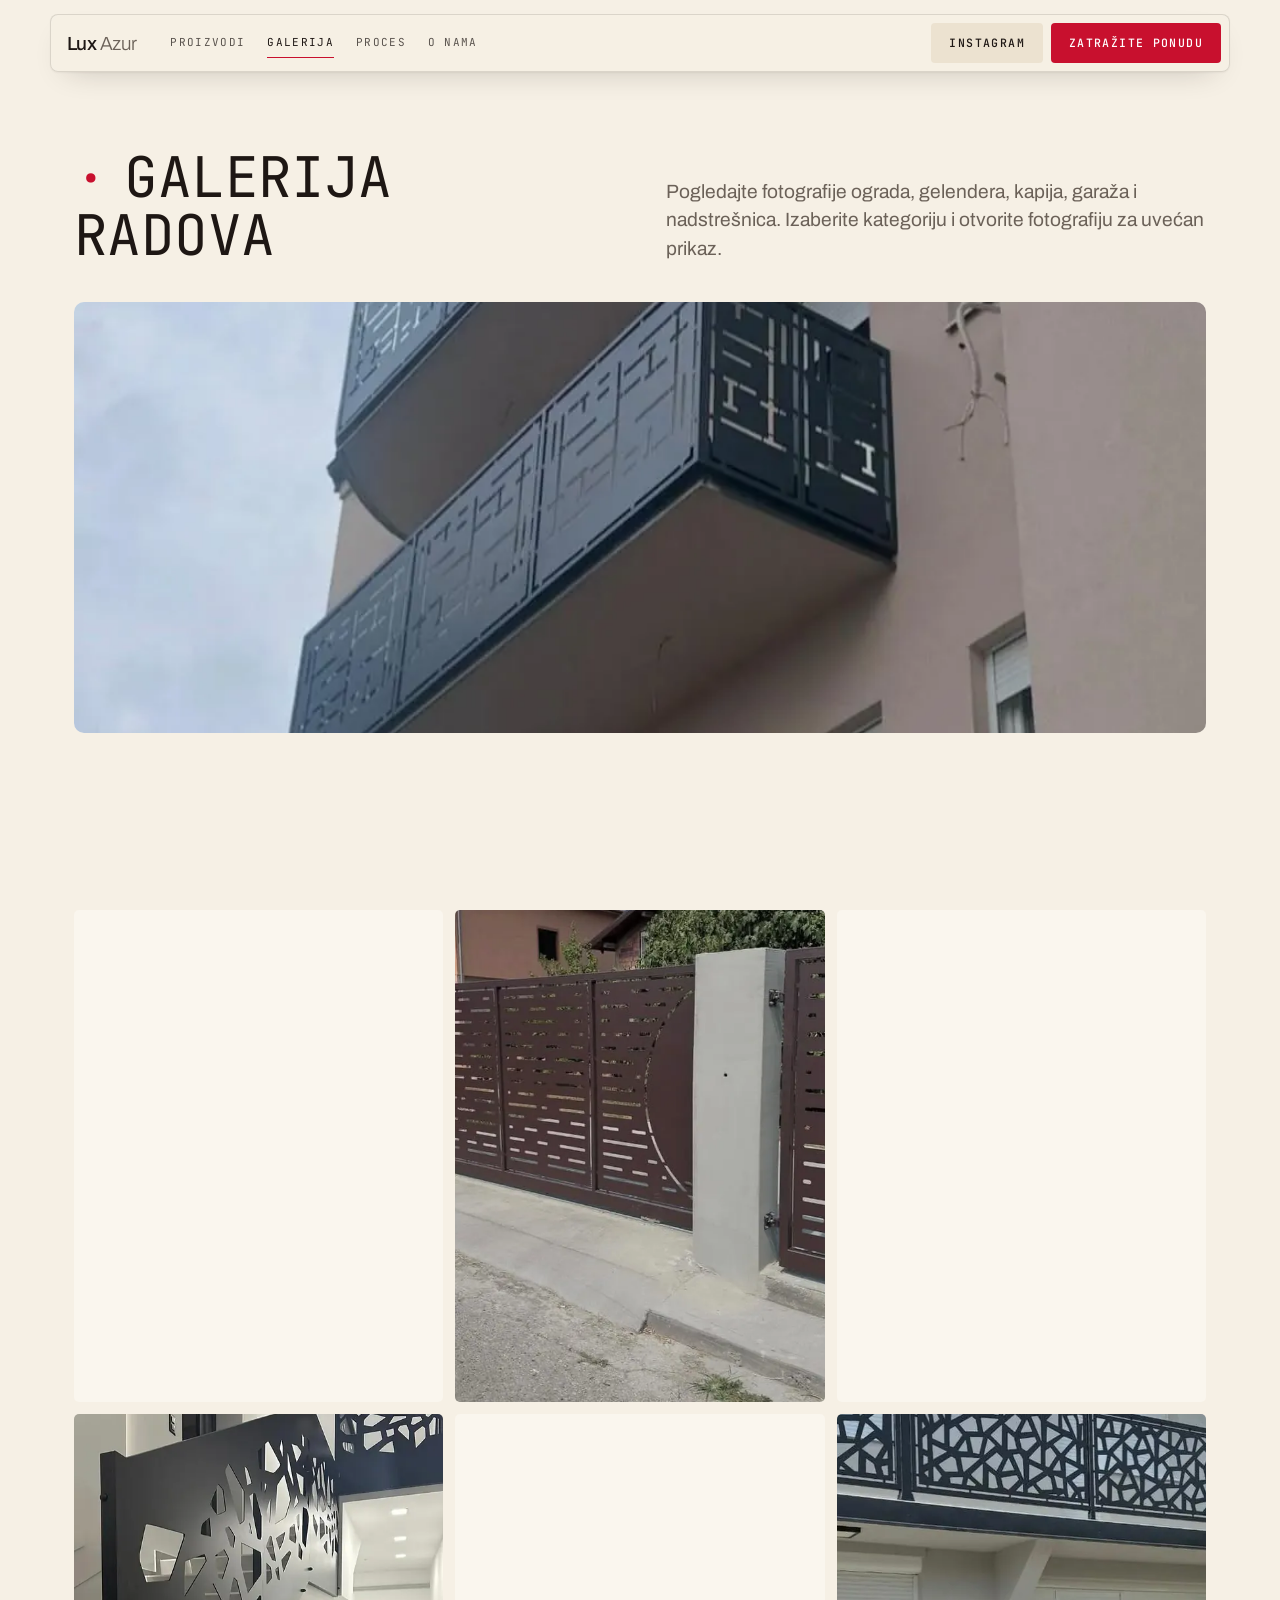
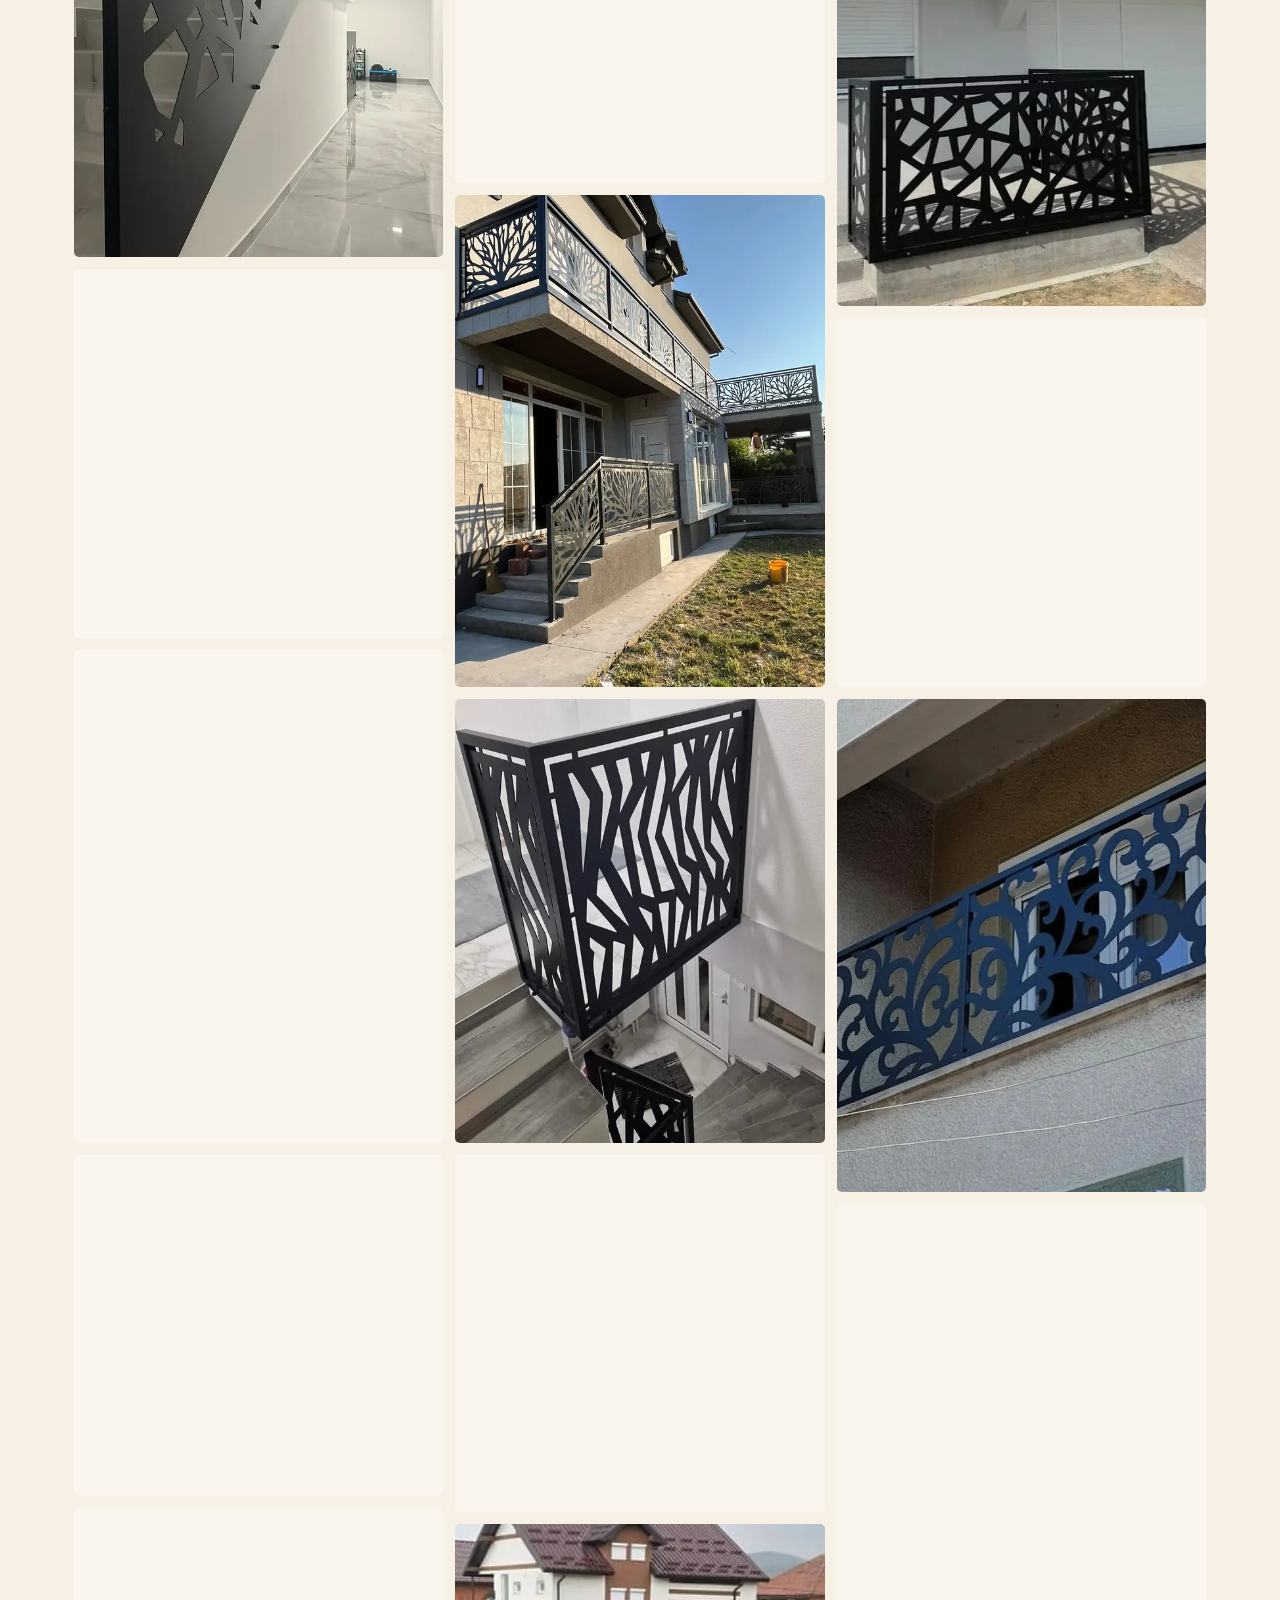
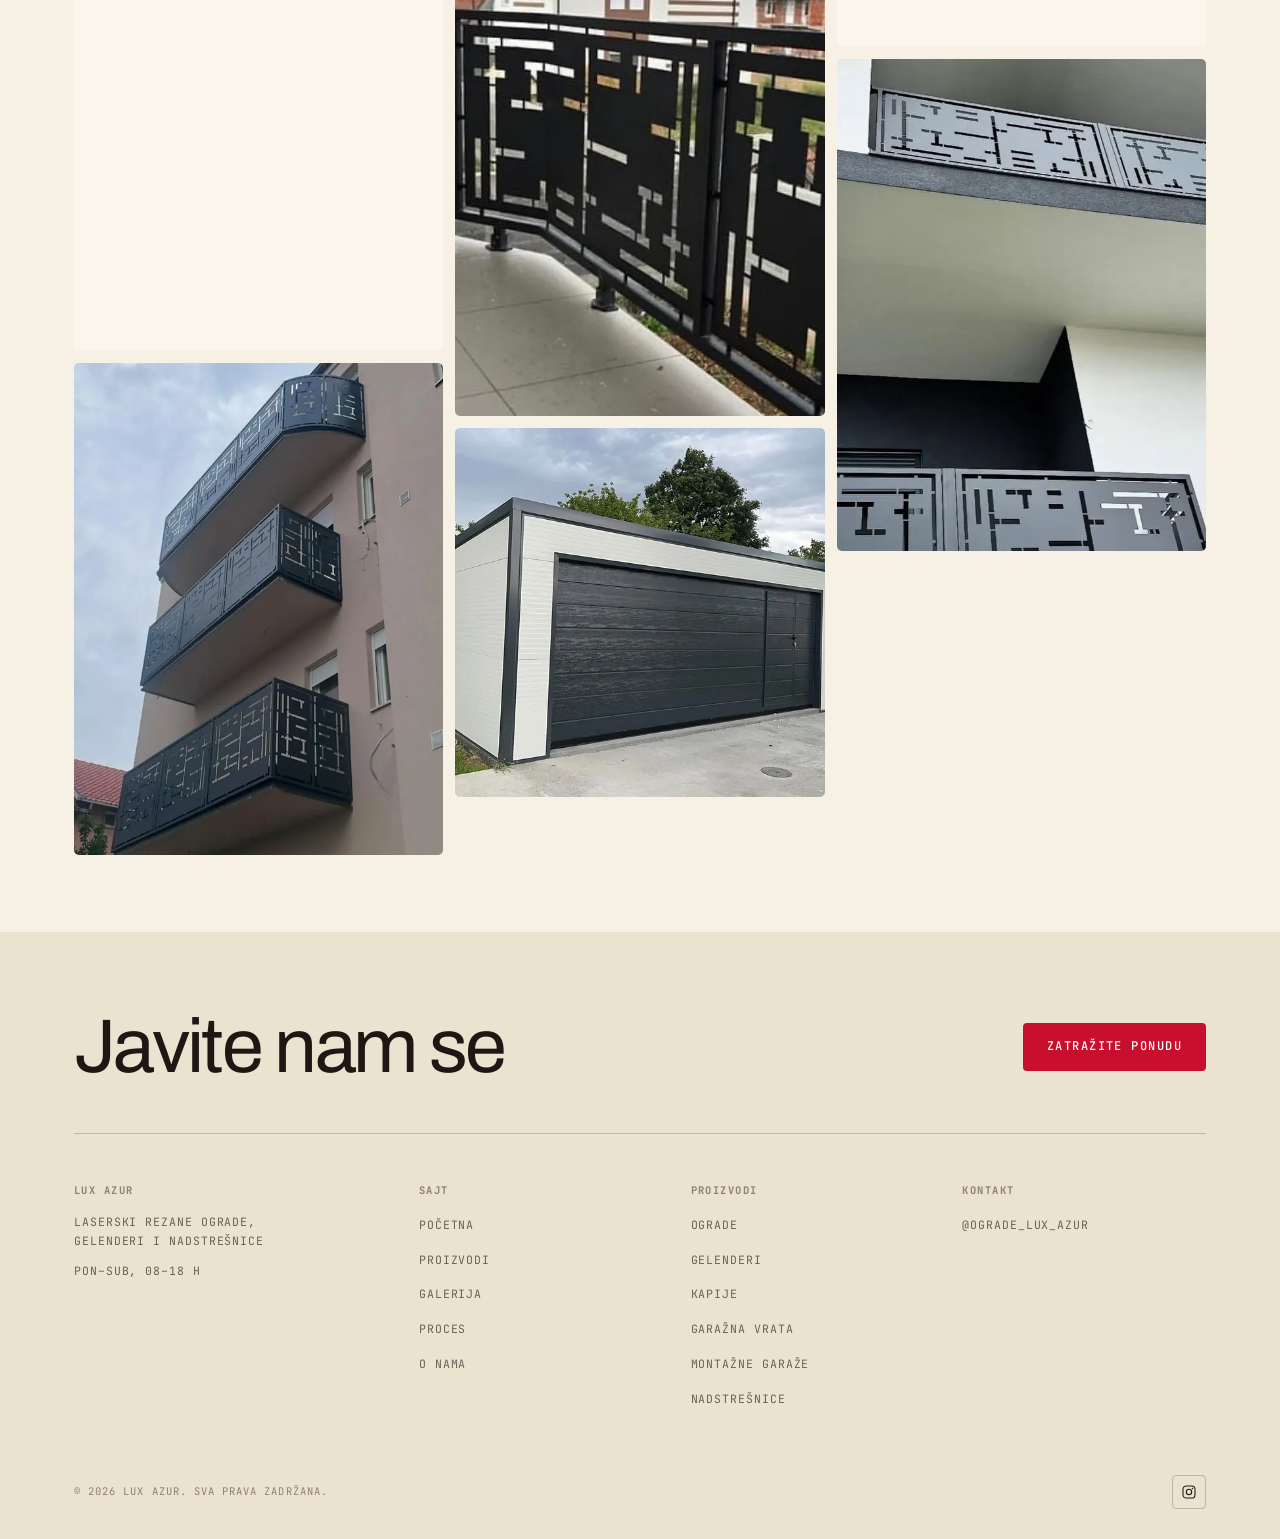
==== commit e64f0cea: "Nov izgled sajta: svetla tema, crveni akcenat i tekstualni logo - svetla (krem) pozadina umesto tamn" ====
--- a/site/galerija.html
+++ b/site/galerija.html
@@ -5,7 +5,7 @@
 <meta name="viewport" content="width=device-width,initial-scale=1">
 <title>Galerija ograda, gelendera i kapija | Lux Azur</title>
 <meta name="description" content="Fotografije radova Lux Azur: laserski rezane ograde, gelenderi, kapije, garaže i nadstrešnice. Pogledajte šare i detalje ugradnje na objektima.">
-<meta name="theme-color" content="#0B0B0D">
+<meta name="theme-color" content="#F6F0E5">
 <link rel="canonical" href="./galerija.html">
 
 <meta property="og:type" content="website">
@@ -14,7 +14,7 @@
 <meta property="og:image" content="./assets/img/ograda-drvo-zivota-01.webp">
 <meta property="og:locale" content="sr_RS">
 
-<link rel="icon" href="data:image/svg+xml,%3Csvg%20xmlns='http://www.w3.org/2000/svg'%20viewBox='0%200%2032%2032'%3E%3Cpath%20fill-rule='evenodd'%20fill='%230F52FF'%20d='M9%202H23A7%207%200%200%201%2030%209V23A7%207%200%200%201%2023%2030H9A7%207%200%200%201%202%2023V9A7%207%200%200%201%209%202ZM15%206.2H17L25%2025.8H20.8L19.37%2022.3H12.63L11.2%2025.8H7ZM16%2014.04L18.15%2019.3H13.85Z'/%3E%3C/svg%3E">
+<link rel="icon" href="data:image/svg+xml,%3Csvg%20xmlns='http://www.w3.org/2000/svg'%20viewBox='0%200%2032%2032'%3E%3Crect%20width='32'%20height='32'%20rx='7'%20fill='%23C8102E'/%3E%3Ctext%20x='16'%20y='21.4'%20text-anchor='middle'%20font-family='Arial,Helvetica,sans-serif'%20font-size='15'%20font-weight='700'%20letter-spacing='-.4'%20fill='%23F6F0E5'%3ELA%3C/text%3E%3C/svg%3E">
 
 <link rel="preconnect" href="https://fonts.googleapis.com">
 <link rel="preconnect" href="https://fonts.gstatic.com" crossorigin>
@@ -30,16 +30,8 @@
 
 <div class="loader" aria-hidden="true">
   <div class="loader__in">
-    <div class="loader__mark">
-      <svg class="loader__mark--raw" viewBox="7 6.2 18 19.6" aria-hidden="true">
-        <path fill-rule="evenodd" fill="currentColor" d="M15 6.2H17L25 25.8H20.8L19.37 22.3H12.63L11.2 25.8H7ZM16 14.04L18.15 19.3H13.85Z"/>
-      </svg>
-      <svg class="loader__mark--cut" viewBox="7 6.2 18 19.6" aria-hidden="true">
-        <path fill-rule="evenodd" fill="currentColor" d="M15 6.2H17L25 25.8H20.8L19.37 22.3H12.63L11.2 25.8H7ZM16 14.04L18.15 19.3H13.85Z"/>
-      </svg>
-      <span class="loader__beam"></span>
-    </div>
-    <p class="loader__name">Lux Azur</p>
+    <p class="loader__word"><span class="w1"><i>Lux</i></span><span class="w2"><i>Azur</i></span></p>
+    <span class="loader__line"></span>
   </div>
 </div>
 
@@ -47,10 +39,7 @@
 <header class="nav">
   <div class="nav__inner">
     <a class="brand" href="./index.html" aria-label="Lux Azur, početna">
-      <svg class="brand__mark" viewBox="0 0 32 32" aria-hidden="true">
-        <path fill-rule="evenodd" fill="currentColor" d="M9 2H23A7 7 0 0 1 30 9V23A7 7 0 0 1 23 30H9A7 7 0 0 1 2 23V9A7 7 0 0 1 9 2ZM15 6.2H17L25 25.8H20.8L19.37 22.3H12.63L11.2 25.8H7ZM16 14.04L18.15 19.3H13.85Z"/>
-      </svg>
-      <span class="brand__name">Lux<em>Azur</em></span>
+      <span class="brand__name">Lux <em>Azur</em></span>
     </a>
 
     <nav class="nav__links" aria-label="Glavna navigacija">
@@ -62,7 +51,7 @@
 
     <div class="nav__actions">
       <a class="btn btn--ghost" data-href-instagram href="https://www.instagram.com/ograde_lux_azur/" target="_blank" rel="noopener">Instagram</a>
-      <a class="btn btn--azur" href="./kontakt.html">Zatražite ponudu</a>
+      <a class="btn btn--accent" href="./kontakt.html">Zatražite ponudu</a>
     </div>
 
     <button class="nav__burger" aria-label="Meni" aria-expanded="false" aria-controls="drawer"><span></span></button>
@@ -76,7 +65,7 @@
   <a href="./o-nama.html">O nama <span>04</span></a>
   <a href="./kontakt.html">Kontakt <span>05</span></a>
   <div class="drawer__foot">
-    <a class="btn btn--azur" href="./kontakt.html">Zatražite ponudu</a>
+    <a class="btn btn--accent" href="./kontakt.html">Zatražite ponudu</a>
     <a class="btn btn--ghost" data-href-instagram href="https://www.instagram.com/ograde_lux_azur/" target="_blank" rel="noopener">Instagram</a>
   </div>
 </div>
@@ -107,83 +96,83 @@
     </div>
 
     <div class="grid-gal rv rv-d1" data-gallery>
-      <figure class="gitem" data-cat="ograde" data-caption="Ograda terase, drvo života" data-full="./assets/img/ograda-drvo-zivota-01.webp" role="button" tabindex="0">
+      <figure class="gitem plx" data-cat="ograde" data-caption="Ograda terase, drvo života" data-full="./assets/img/ograda-drvo-zivota-01.webp" role="button" tabindex="0">
         <img src="./assets/img/ograda-drvo-zivota-01-640.webp" alt="Ograda terase, drvo života" loading="lazy" decoding="async" width="640" height="853">
         <figcaption>Ograda terase, drvo života</figcaption>
       </figure>
-      <figure class="gitem" data-cat="gelenderi" data-caption="Gelender u holu, poligon" data-full="./assets/img/gelender-poligon.webp" role="button" tabindex="0">
+      <figure class="gitem plx" data-cat="gelenderi" data-caption="Gelender u holu, poligon" data-full="./assets/img/gelender-poligon.webp" role="button" tabindex="0">
         <img src="./assets/img/gelender-poligon-640.webp" alt="Gelender u holu, poligon" loading="lazy" decoding="async" width="640" height="768">
         <figcaption>Gelender u holu, poligon</figcaption>
       </figure>
-      <figure class="gitem" data-cat="garaze" data-caption="Montažna garaža sa ravnim krovom" data-full="./assets/img/garaza-montazna-01.webp" role="button" tabindex="0">
+      <figure class="gitem plx" data-cat="garaze" data-caption="Montažna garaža sa ravnim krovom" data-full="./assets/img/garaza-montazna-01.webp" role="button" tabindex="0">
         <img src="./assets/img/garaza-montazna-01-640.webp" alt="Montažna garaža sa ravnim krovom" loading="lazy" decoding="async" width="640" height="640">
         <figcaption>Montažna garaža sa ravnim krovom</figcaption>
       </figure>
-      <figure class="gitem" data-cat="ograde" data-caption="Ograda balkona i prilaza, mozaik" data-full="./assets/img/ograda-mozaik-01.webp" role="button" tabindex="0">
+      <figure class="gitem plx" data-cat="ograde" data-caption="Ograda balkona i prilaza, mozaik" data-full="./assets/img/ograda-mozaik-01.webp" role="button" tabindex="0">
         <img src="./assets/img/ograda-mozaik-01-640.webp" alt="Ograda balkona i prilaza, mozaik" loading="lazy" decoding="async" width="640" height="853">
         <figcaption>Ograda balkona i prilaza, mozaik</figcaption>
       </figure>
-      <figure class="gitem" data-cat="nadstresnice" data-caption="Nadstrešnica za dva automobila" data-full="./assets/img/nadstresnica-02.webp" role="button" tabindex="0">
+      <figure class="gitem plx" data-cat="nadstresnice" data-caption="Nadstrešnica za dva automobila" data-full="./assets/img/nadstresnica-02.webp" role="button" tabindex="0">
         <img src="./assets/img/nadstresnica-02-640.webp" alt="Nadstrešnica za dva automobila" loading="lazy" decoding="async" width="640" height="591">
         <figcaption>Nadstrešnica za dva automobila</figcaption>
       </figure>
-      <figure class="gitem" data-cat="gelenderi" data-caption="Gelender sa drvenim rukohvatom" data-full="./assets/img/gelender-organski.webp" role="button" tabindex="0">
+      <figure class="gitem plx" data-cat="gelenderi" data-caption="Gelender sa drvenim rukohvatom" data-full="./assets/img/gelender-organski.webp" role="button" tabindex="0">
         <img src="./assets/img/gelender-organski-640.webp" alt="Gelender sa drvenim rukohvatom" loading="lazy" decoding="async" width="640" height="768">
         <figcaption>Gelender sa drvenim rukohvatom</figcaption>
       </figure>
-      <figure class="gitem" data-cat="ograde" data-caption="Balkonske ograde stambene zgrade" data-full="./assets/img/ograda-mondrian-zgrada.webp" role="button" tabindex="0">
+      <figure class="gitem plx" data-cat="ograde" data-caption="Balkonske ograde stambene zgrade" data-full="./assets/img/ograda-mondrian-zgrada.webp" role="button" tabindex="0">
         <img src="./assets/img/ograda-mondrian-zgrada-640.webp" alt="Balkonske ograde stambene zgrade" loading="lazy" decoding="async" width="640" height="853">
         <figcaption>Balkonske ograde stambene zgrade</figcaption>
       </figure>
-      <figure class="gitem" data-cat="kapije" data-caption="Klizna kapija i ograda dvorišta" data-full="./assets/img/kapija-klizna.webp" role="button" tabindex="0">
+      <figure class="gitem plx" data-cat="kapije" data-caption="Klizna kapija i ograda dvorišta" data-full="./assets/img/kapija-klizna.webp" role="button" tabindex="0">
         <img src="./assets/img/kapija-klizna-640.webp" alt="Klizna kapija i ograda dvorišta" loading="lazy" decoding="async" width="640" height="853">
         <figcaption>Klizna kapija i ograda dvorišta</figcaption>
       </figure>
-      <figure class="gitem" data-cat="garaze" data-caption="Sekciona garažna vrata" data-full="./assets/img/garazna-vrata-sekciona.webp" role="button" tabindex="0">
+      <figure class="gitem plx" data-cat="garaze" data-caption="Sekciona garažna vrata" data-full="./assets/img/garazna-vrata-sekciona.webp" role="button" tabindex="0">
         <img src="./assets/img/garazna-vrata-sekciona-640.webp" alt="Sekciona garažna vrata" loading="lazy" decoding="async" width="640" height="640">
         <figcaption>Sekciona garažna vrata</figcaption>
       </figure>
-      <figure class="gitem" data-cat="ograde" data-caption="Ograda terase i stepeništa, drvo života" data-full="./assets/img/ograda-drvo-zivota-02.webp" role="button" tabindex="0">
+      <figure class="gitem plx" data-cat="ograde" data-caption="Ograda terase i stepeništa, drvo života" data-full="./assets/img/ograda-drvo-zivota-02.webp" role="button" tabindex="0">
         <img src="./assets/img/ograda-drvo-zivota-02-640.webp" alt="Ograda terase i stepeništa, drvo života" loading="lazy" decoding="async" width="640" height="853">
         <figcaption>Ograda terase i stepeništa, drvo života</figcaption>
       </figure>
-      <figure class="gitem" data-cat="gelenderi" data-caption="Gelender stepeništa, geometrija" data-full="./assets/img/gelender-geometrija.webp" role="button" tabindex="0">
+      <figure class="gitem plx" data-cat="gelenderi" data-caption="Gelender stepeništa, geometrija" data-full="./assets/img/gelender-geometrija.webp" role="button" tabindex="0">
         <img src="./assets/img/gelender-geometrija-640.webp" alt="Gelender stepeništa, geometrija" loading="lazy" decoding="async" width="640" height="768">
         <figcaption>Gelender stepeništa, geometrija</figcaption>
       </figure>
-      <figure class="gitem" data-cat="nadstresnice" data-caption="Nadstrešnica sa bočnim lamelama" data-full="./assets/img/nadstresnica-01.webp" role="button" tabindex="0">
+      <figure class="gitem plx" data-cat="nadstresnice" data-caption="Nadstrešnica sa bočnim lamelama" data-full="./assets/img/nadstresnica-01.webp" role="button" tabindex="0">
         <img src="./assets/img/nadstresnica-01-640.webp" alt="Nadstrešnica sa bočnim lamelama" loading="lazy" decoding="async" width="640" height="619">
         <figcaption>Nadstrešnica sa bočnim lamelama</figcaption>
       </figure>
-      <figure class="gitem" data-cat="ograde" data-caption="Ograda terase, mondrijan" data-full="./assets/img/ograda-mondrian-terasa.webp" role="button" tabindex="0">
+      <figure class="gitem plx" data-cat="ograde" data-caption="Ograda terase, mondrijan" data-full="./assets/img/ograda-mondrian-terasa.webp" role="button" tabindex="0">
         <img src="./assets/img/ograda-mondrian-terasa-640.webp" alt="Ograda terase, mondrijan" loading="lazy" decoding="async" width="640" height="853">
         <figcaption>Ograda terase, mondrijan</figcaption>
       </figure>
-      <figure class="gitem" data-cat="garaze" data-caption="Montažna garaža, bočni pogled" data-full="./assets/img/garaza-montazna-02.webp" role="button" tabindex="0">
+      <figure class="gitem plx" data-cat="garaze" data-caption="Montažna garaža, bočni pogled" data-full="./assets/img/garaza-montazna-02.webp" role="button" tabindex="0">
         <img src="./assets/img/garaza-montazna-02-640.webp" alt="Montažna garaža, bočni pogled" loading="lazy" decoding="async" width="640" height="640">
         <figcaption>Montažna garaža, bočni pogled</figcaption>
       </figure>
-      <figure class="gitem" data-cat="gelenderi" data-caption="Gelender terase, tačke" data-full="./assets/img/gelender-tacke.webp" role="button" tabindex="0">
+      <figure class="gitem plx" data-cat="gelenderi" data-caption="Gelender terase, tačke" data-full="./assets/img/gelender-tacke.webp" role="button" tabindex="0">
         <img src="./assets/img/gelender-tacke-640.webp" alt="Gelender terase, tačke" loading="lazy" decoding="async" width="640" height="853">
         <figcaption>Gelender terase, tačke</figcaption>
       </figure>
-      <figure class="gitem" data-cat="ograde" data-caption="Ograda terase i prilaza, mozaik" data-full="./assets/img/ograda-mozaik-02.webp" role="button" tabindex="0">
+      <figure class="gitem plx" data-cat="ograde" data-caption="Ograda terase i prilaza, mozaik" data-full="./assets/img/ograda-mozaik-02.webp" role="button" tabindex="0">
         <img src="./assets/img/ograda-mozaik-02-640.webp" alt="Ograda terase i prilaza, mozaik" loading="lazy" decoding="async" width="640" height="853">
         <figcaption>Ograda terase i prilaza, mozaik</figcaption>
       </figure>
-      <figure class="gitem" data-cat="garaze" data-caption="Rolo i sekciona garažna vrata" data-full="./assets/img/garazna-vrata-rolo.webp" role="button" tabindex="0">
+      <figure class="gitem plx" data-cat="garaze" data-caption="Rolo i sekciona garažna vrata" data-full="./assets/img/garazna-vrata-rolo.webp" role="button" tabindex="0">
         <img src="./assets/img/garazna-vrata-rolo-640.webp" alt="Rolo i sekciona garažna vrata" loading="lazy" decoding="async" width="640" height="640">
         <figcaption>Rolo i sekciona garažna vrata</figcaption>
       </figure>
-      <figure class="gitem" data-cat="ograde" data-caption="Balkonska ograda, ornament" data-full="./assets/img/ograda-ornament-plava.webp" role="button" tabindex="0">
+      <figure class="gitem plx" data-cat="ograde" data-caption="Balkonska ograda, ornament" data-full="./assets/img/ograda-ornament-plava.webp" role="button" tabindex="0">
         <img src="./assets/img/ograda-ornament-plava-640.webp" alt="Balkonska ograda, ornament" loading="lazy" decoding="async" width="640" height="853">
         <figcaption>Balkonska ograda, ornament</figcaption>
       </figure>
-      <figure class="gitem" data-cat="gelenderi" data-caption="Gelender stepeništa, linije" data-full="./assets/img/gelender-linije.webp" role="button" tabindex="0">
+      <figure class="gitem plx" data-cat="gelenderi" data-caption="Gelender stepeništa, linije" data-full="./assets/img/gelender-linije.webp" role="button" tabindex="0">
         <img src="./assets/img/gelender-linije-640.webp" alt="Gelender stepeništa, linije" loading="lazy" decoding="async" width="640" height="768">
         <figcaption>Gelender stepeništa, linije</figcaption>
       </figure>
-      <figure class="gitem" data-cat="ograde" data-caption="Ograda balkona, mondrijan" data-full="./assets/img/ograda-mondrian-balkon.webp" role="button" tabindex="0">
+      <figure class="gitem plx" data-cat="ograde" data-caption="Ograda balkona, mondrijan" data-full="./assets/img/ograda-mondrian-balkon.webp" role="button" tabindex="0">
         <img src="./assets/img/ograda-mondrian-balkon-640.webp" alt="Ograda balkona, mondrijan" loading="lazy" decoding="async" width="640" height="853">
         <figcaption>Ograda balkona, mondrijan</figcaption>
       </figure>
@@ -212,7 +201,7 @@
   <div class="wrap">
     <div class="foot__cta">
       <h2>Javite nam se</h2>
-      <a class="btn btn--azur btn--lg" href="./kontakt.html">Zatražite ponudu</a>
+      <a class="btn btn--accent btn--lg" href="./kontakt.html">Zatražite ponudu</a>
     </div>
 
     <hr>
--- a/site/assets/css/site.css
+++ b/site/assets/css/site.css
@@ -1,31 +1,36 @@
 /* ==========================================================================
    LUX AZUR — design system
    Grotesk: Archivo · Mono: JetBrains Mono
+   Paleta: svetli krem + crveni detalji
    ========================================================================== */
 
 :root{
-  /* ink */
-  --ink:        #0B0B0D;
-  --ink-2:      #141417;
-  --paper:      #FFFFFF;
-  --bone:       #E9E9E4;
-  --bone-2:     #F3F3EF;
+  /* tamna (topla, braon-crna - ne hladna siva) */
+  --ink:        #1E1714;
+  --ink-2:      #2A211C;
+
+  /* krem podloge */
+  --paper:      #F6F0E5;   /* strana */
+  --bone:       #ECE2D0;   /* footer, sekcija sa sarama */
+  --bone-2:     #FAF6EE;   /* podloga dok se slika ne ucita */
+  --field:      #FFFCF7;   /* polja forme, malo svetlija od strane */
 
   /* text */
-  --fg:         #0B0B0D;
-  --fg-muted:   #6B6B72;
-  --fg-faint:   #9A9AA1;
-  --on-dark-mut:rgba(255,255,255,.62);
-
-  /* accent */
-  --azur:       #0F52FF;
-  --azur-ink:   #0B3FCC;
-  --azur-soft:  rgba(15,82,255,.10);
+  --fg:         #1E1714;
+  --fg-muted:   #6B6158;
+  --fg-faint:   #8C8175;
+  --on-dark-mut:rgba(255,248,238,.64);
+
+  /* akcenat: crvena */
+  --accent:      #C8102E;
+  --accent-ink:  #A50D26;   /* hover */
+  --accent-soft: rgba(200,16,46,.10);
+  --accent-lite: #E8475C;   /* crvena na tamnoj podlozi (citljivija) */
 
   /* lines */
-  --line:       rgba(11,11,13,.13);
-  --line-strong:rgba(11,11,13,.22);
-  --line-dark:  rgba(255,255,255,.18);
+  --line:       rgba(30,23,20,.13);
+  --line-strong:rgba(30,23,20,.22);
+  --line-dark:  rgba(255,248,238,.18);
 
   /* type */
   --sans: "Archivo", ui-sans-serif, system-ui, -apple-system, "Segoe UI", Roboto, sans-serif;
@@ -67,16 +72,16 @@
 button{font:inherit;color:inherit;background:none;border:0;cursor:pointer}
 h1,h2,h3,h4,p,figure,blockquote{margin:0}
 ul,ol{margin:0;padding:0;list-style:none}
-::selection{background:var(--azur);color:#fff}
-
-:focus-visible{outline:2px solid var(--azur);outline-offset:3px;border-radius:2px}
-.nav--dark :focus-visible,.hero :focus-visible,.drawer :focus-visible{outline-color:#fff}
+::selection{background:var(--accent);color:#fff}
+
+:focus-visible{outline:2px solid var(--accent);outline-offset:3px;border-radius:2px}
+.nav--dark :focus-visible,.hero :focus-visible{outline-color:#fff}
 
 /* ---------- layout ---------- */
 .wrap{width:100%;max-width:var(--wrap);margin-inline:auto;padding-inline:var(--gut)}
 .section{padding-block:clamp(72px,9vw,128px)}
 .section--tight{padding-block:clamp(56px,6vw,84px)}
-.section--dark{background:var(--ink);color:#fff}
+.section--dark{background:var(--ink);color:#FFF8EE}
 .section--bone{background:var(--bone)}
 
 /* ---------- type ---------- */
@@ -90,7 +95,7 @@
   color:var(--fg-muted);
   display:flex;align-items:center;gap:10px;
 }
-.eyebrow::before{content:"";width:7px;height:7px;background:var(--azur);flex:none}
+.eyebrow::before{content:"";width:7px;height:7px;background:var(--accent);flex:none}
 .section--dark .eyebrow{color:var(--on-dark-mut)}
 
 .h1{font-size:clamp(30px,5.1vw,60px);font-weight:400;line-height:1.06;letter-spacing:-.025em}
@@ -98,7 +103,7 @@
 .h3{font-size:clamp(22px,2.6vw,34px);font-weight:400;line-height:1.16;letter-spacing:-.02em}
 .lede{font-size:clamp(17px,1.5vw,20px);line-height:1.5;color:var(--fg-muted);max-width:56ch}
 .small{font-size:14px;line-height:1.6;color:var(--fg-muted)}
-.sup{font-family:var(--mono);font-size:.34em;vertical-align:super;letter-spacing:0;color:var(--azur);font-weight:500}
+.sup{font-family:var(--mono);font-size:.34em;vertical-align:super;letter-spacing:0;color:var(--accent);font-weight:500}
 .center{text-align:center}
 .center .lede{margin-inline:auto}
 .center .eyebrow{justify-content:center}
@@ -111,12 +116,12 @@
   transition:background .2s var(--ease),color .2s var(--ease),transform .2s var(--ease),border-color .2s var(--ease);
 }
 .btn:active{transform:translateY(1px)}
-.btn--azur{background:var(--azur);color:#fff}
-.btn--azur:hover{background:var(--azur-ink)}
+.btn--accent{background:var(--accent);color:#fff}
+.btn--accent:hover{background:var(--accent-ink)}
 .btn--ghost{background:var(--bone);color:var(--ink)}
-.btn--ghost:hover{background:#dcdcd5}
+.btn--ghost:hover{background:#E2D5BF}
 .btn--line{border:1px solid var(--line-strong);color:var(--ink)}
-.btn--line:hover{background:var(--ink);color:#fff;border-color:var(--ink)}
+.btn--line:hover{background:var(--accent);color:#fff;border-color:var(--accent)}
 .btn--lg{height:48px;padding:0 24px;font-size:12px}
 
 .link-underline{
@@ -125,7 +130,7 @@
   padding-bottom:8px;border-bottom:1px solid var(--line-strong);
   transition:border-color .25s var(--ease),color .25s var(--ease),gap .25s var(--ease);
 }
-.link-underline:hover{border-color:var(--azur);color:var(--azur);gap:14px}
+.link-underline:hover{border-color:var(--accent);color:var(--accent);gap:14px}
 .link-underline .arw{transition:transform .25s var(--ease)}
 .link-underline:hover .arw{transform:translateX(3px)}
 
@@ -137,24 +142,23 @@
   pointer-events:auto;
   width:min(100% - 28px,1180px);margin-inline:auto;height:var(--nav-h);
   display:flex;align-items:center;gap:26px;padding:0 8px 0 16px;border-radius:8px;
-  background:rgba(255,255,255,.92);
+  background:rgba(246,240,229,.9);
   backdrop-filter:blur(14px) saturate(160%);
   -webkit-backdrop-filter:blur(14px) saturate(160%);
   border:1px solid var(--line);
-  box-shadow:0 1px 2px rgba(11,11,13,.04),0 12px 32px -18px rgba(11,11,13,.28);
+  box-shadow:0 1px 2px rgba(30,23,20,.05),0 12px 32px -18px rgba(30,23,20,.3);
   transition:background .35s var(--ease),border-color .35s var(--ease),color .35s var(--ease),box-shadow .35s var(--ease);
   color:var(--ink);
 }
 .nav--dark .nav__inner{
-  background:rgba(14,14,16,.82);border-color:rgba(255,255,255,.12);color:#fff;
+  background:rgba(30,23,20,.82);border-color:rgba(255,248,238,.12);color:#fff;
   box-shadow:0 18px 44px -26px rgba(0,0,0,.7);
 }
 
-.brand{display:flex;align-items:center;gap:9px;flex:none}
-.brand__mark{width:22px;height:22px;flex:none;color:var(--azur)}
-.nav--dark .brand__mark{color:#fff}
-.brand__name{font-size:18px;font-weight:600;letter-spacing:-.025em;line-height:1}
-.brand__name em{font-style:normal;font-weight:400;opacity:.62}
+.brand{display:flex;align-items:center;flex:none}
+.brand__name{font-size:19px;font-weight:500;letter-spacing:-.03em;line-height:1;white-space:nowrap}
+.brand__name em{font-style:normal;font-weight:300;color:var(--fg-muted)}
+.nav--dark .brand__name em{color:inherit;opacity:.7}
 
 .nav__links{display:flex;align-items:center;gap:22px;margin-left:8px}
 .nav__links a{
@@ -163,7 +167,7 @@
 }
 .nav__links a:hover{opacity:1}
 .nav__links a[aria-current="page"]{opacity:1}
-.nav__links a[aria-current="page"]::after{content:"";position:absolute;left:0;right:0;bottom:0;height:1px;background:var(--azur)}
+.nav__links a[aria-current="page"]::after{content:"";position:absolute;left:0;right:0;bottom:0;height:1px;background:var(--accent)}
 .nav--dark .nav__links a[aria-current="page"]::after{background:#fff}
 
 .nav__actions{margin-left:auto;display:flex;align-items:center;gap:8px}
@@ -183,7 +187,7 @@
 
 /* mobile drawer */
 .drawer{
-  position:fixed;inset:0;z-index:99;background:var(--ink);color:#fff;
+  position:fixed;inset:0;z-index:99;background:var(--paper);color:var(--ink);
   padding:calc(var(--nav-h) + 40px) var(--gut) 40px;
   display:flex;flex-direction:column;overflow-y:auto;
   opacity:0;visibility:hidden;transform:translateY(-8px);
@@ -192,10 +196,10 @@
 body.menu-open .drawer{opacity:1;visibility:visible;transform:none}
 .drawer a{
   font-family:var(--mono);font-size:22px;letter-spacing:.02em;text-transform:uppercase;
-  padding-block:18px;border-bottom:1px solid var(--line-dark);
+  padding-block:18px;border-bottom:1px solid var(--line);
   display:flex;justify-content:space-between;align-items:center;
 }
-.drawer a span{font-size:11px;color:var(--on-dark-mut)}
+.drawer a span{font-size:11px;color:var(--accent)}
 .drawer__foot{margin-top:auto;padding-top:28px;display:flex;gap:10px;flex-wrap:wrap}
 
 /* ==========================================================================
@@ -211,15 +215,15 @@
 }
 .hero__media{position:absolute;inset:0;z-index:-2}
 .hero__media img{
-  width:100%;height:100%;object-fit:cover;object-position:52% 50%;
+  width:100%;height:100%;object-fit:cover;object-position:60% 50%;
   animation:heroDrift 26s var(--ease) infinite alternate;
 }
 @keyframes heroDrift{from{transform:scale(1)}to{transform:scale(1.07)}}
 .hero__scrim{
   position:absolute;inset:0;z-index:-1;
   background:
-    linear-gradient(180deg,rgba(8,8,10,.62) 0%,rgba(8,8,10,.18) 26%,rgba(8,8,10,.34) 58%,rgba(8,8,10,.86) 100%),
-    radial-gradient(120% 80% at 50% 45%,rgba(8,8,10,0) 40%,rgba(8,8,10,.42) 100%);
+    linear-gradient(180deg,rgba(22,15,12,.16) 0%,rgba(22,15,12,0) 22%,rgba(22,15,12,.12) 46%,rgba(22,15,12,.62) 74%,rgba(22,15,12,.88) 100%),
+    linear-gradient(90deg,rgba(22,15,12,.38) 0%,rgba(22,15,12,0) 62%);
 }
 .hero__grain{
   position:absolute;inset:0;z-index:-1;opacity:.15;mix-blend-mode:overlay;pointer-events:none;
@@ -231,15 +235,18 @@
   font-family:var(--mono);font-weight:400;text-transform:uppercase;
   font-size:clamp(23px,4.55vw,58px);line-height:1.04;letter-spacing:-.005em;text-wrap:balance;
 }
-.hero__title .dot{color:var(--azur);margin-right:.35em}
-.hero__rule{height:1px;background:rgba(255,255,255,.34);margin-top:clamp(20px,3vw,34px)}
+.hero__title .dot{color:var(--accent-lite);margin-right:.35em}
+.hero__title{text-shadow:0 2px 24px rgba(22,15,12,.35)}
+/* crveni pocetak linije, ostatak beo */
+.hero__rule{height:2px;background:linear-gradient(90deg,var(--accent) 0 72px,rgba(255,255,255,.36) 72px);margin-top:clamp(20px,3vw,34px)}
 .hero__meta{margin-top:18px;display:flex;gap:28px;align-items:flex-start;justify-content:space-between;flex-wrap:wrap}
-.hero__sub{font-size:14.5px;line-height:1.5;max-width:46ch;color:rgba(255,255,255,.84)}
-.hero__coord{font-family:var(--mono);font-size:11.5px;letter-spacing:.1em;color:rgba(255,255,255,.66);white-space:nowrap}
-
-.hero__strip{border-top:1px solid rgba(255,255,255,.14);padding-block:22px}
+.hero__sub{font-size:14.5px;line-height:1.5;max-width:46ch;color:rgba(255,255,255,.9)}
+.hero__coord{font-family:var(--mono);font-size:11.5px;letter-spacing:.1em;color:rgba(255,255,255,.74);white-space:nowrap}
+
+.hero__strip{background:var(--paper);color:var(--fg-muted);padding-block:22px;border-top:2px solid var(--accent)}
 .hero__strip ul{display:flex;align-items:center;justify-content:space-between;gap:20px;flex-wrap:wrap}
-.hero__strip li{font-family:var(--mono);font-size:11px;letter-spacing:.14em;text-transform:uppercase;color:rgba(255,255,255,.5)}
+.hero__strip li{font-family:var(--mono);font-size:11px;letter-spacing:.14em;text-transform:uppercase;display:flex;align-items:center;gap:10px}
+.hero__strip li::before{content:"";width:6px;height:6px;background:var(--accent);flex:none}
 
 /* ==========================================================================
    STATEMENT
@@ -263,7 +270,7 @@
 .fcard__media img{width:100%;height:100%;object-fit:cover;object-position:50% 40%}
 .fcard__media::after{
   content:"";position:absolute;inset:0;
-  background:linear-gradient(180deg,rgba(6,6,8,.72) 0%,rgba(6,6,8,.34) 40%,rgba(6,6,8,.9) 100%);
+  background:linear-gradient(180deg,rgba(22,15,12,.72) 0%,rgba(22,15,12,.34) 40%,rgba(22,15,12,.9) 100%);
 }
 .fcard__head{display:flex;justify-content:space-between;gap:24px;padding:clamp(22px,3vw,34px)}
 .fcard__title{
@@ -279,7 +286,7 @@
   transition:color .25s var(--ease);
 }
 .ftab + .ftab{padding-left:18px}
-.ftab::after{content:"";position:absolute;top:-1px;left:0;height:1px;width:0;background:#fff;transition:width .45s var(--ease)}
+.ftab::after{content:"";position:absolute;top:-1px;left:0;height:2px;width:0;background:var(--accent-lite);transition:width .45s var(--ease)}
 .ftab[aria-selected="true"]{color:#fff}
 .ftab[aria-selected="true"]::after{width:100%}
 .ftab__label{font-size:15px;letter-spacing:-.01em;display:block}
@@ -306,7 +313,7 @@
   position:relative;transition:padding-left .3s var(--ease);
 }
 .idx__row::before{
-  content:"";position:absolute;left:0;right:0;bottom:-1px;height:1px;background:var(--azur);
+  content:"";position:absolute;left:0;right:0;bottom:-1px;height:1px;background:var(--accent);
   transform:scaleX(0);transform-origin:left;transition:transform .5s var(--ease);
 }
 .idx__row:hover{padding-left:10px}
@@ -316,33 +323,33 @@
   font-family:var(--mono);font-size:clamp(12.5px,1.35vw,15.5px);letter-spacing:.07em;text-transform:uppercase;
   flex:1;transition:color .25s var(--ease);
 }
-.idx__row:hover .idx__label{color:var(--azur)}
+.idx__row:hover .idx__label{color:var(--accent)}
 .idx__arw{color:var(--fg-faint);opacity:0;transform:translateX(-6px);transition:opacity .3s var(--ease),transform .3s var(--ease);flex:none}
-.idx__row:hover .idx__arw{opacity:1;transform:none;color:var(--azur)}
+.idx__row:hover .idx__arw{opacity:1;transform:none;color:var(--accent)}
 
 /* ==========================================================================
    PROCESS TABS + PANEL
    ========================================================================== */
 .ptabs{display:flex;flex-direction:column}
 .ptab{text-align:left;padding-block:16px;border-bottom:1px solid var(--line);position:relative}
-.ptab::after{content:"";position:absolute;left:0;bottom:-1px;height:1px;width:0;background:var(--ink);transition:width .5s var(--ease)}
+.ptab::after{content:"";position:absolute;left:0;bottom:-1px;height:1px;width:0;background:var(--accent);transition:width .5s var(--ease)}
 .ptab[aria-selected="true"]::after{width:100%}
 .ptab__top{display:flex;align-items:center;gap:14px}
 .ptab__ico{width:17px;height:17px;flex:none;color:var(--fg-faint);transition:color .25s var(--ease)}
 .ptab__label{font-family:var(--mono);font-size:12.5px;letter-spacing:.1em;text-transform:uppercase;color:var(--fg-muted);transition:color .25s var(--ease)}
-.ptab[aria-selected="true"] .ptab__label,.ptab:hover .ptab__label{color:var(--azur)}
-.ptab[aria-selected="true"] .ptab__ico{color:var(--azur)}
+.ptab[aria-selected="true"] .ptab__label,.ptab:hover .ptab__label{color:var(--accent)}
+.ptab[aria-selected="true"] .ptab__ico{color:var(--accent)}
 .ptab__body{display:grid;grid-template-rows:0fr;opacity:0;transition:grid-template-rows .45s var(--ease),opacity .3s var(--ease),margin .45s var(--ease)}
-.ptab__body > p{overflow:hidden;font-size:14px;line-height:1.55;color:var(--azur);max-width:50ch}
+.ptab__body > p{overflow:hidden;font-size:14px;line-height:1.55;color:var(--accent);max-width:50ch}
 .ptab[aria-selected="true"] .ptab__body{grid-template-rows:1fr;opacity:1;margin-top:12px}
 
-.ppanel{position:relative;border-radius:var(--r);overflow:hidden;background:var(--bone);aspect-ratio:4/3}
+.ppanel{position:relative;border-radius:var(--r);overflow:hidden;overflow:clip;background:var(--bone);aspect-ratio:4/3}
 .ppanel__img{position:absolute;inset:0;opacity:0;transition:opacity .6s var(--ease)}
 .ppanel__img.is-on{opacity:1}
 .ppanel__img img,.ppanel__img video{width:100%;height:100%;object-fit:cover}
 .ppanel__card{
   position:absolute;left:clamp(14px,4%,30px);right:clamp(14px,4%,30px);bottom:clamp(14px,5%,32px);
-  background:rgba(14,14,16,.88);backdrop-filter:blur(12px);-webkit-backdrop-filter:blur(12px);
+  background:rgba(30,23,20,.88);backdrop-filter:blur(12px);-webkit-backdrop-filter:blur(12px);
   border:1px solid rgba(255,255,255,.1);border-radius:5px;color:#fff;padding:13px 15px;
   box-shadow:0 22px 48px -28px rgba(0,0,0,.9);
 }
@@ -353,7 +360,7 @@
 .ppanel__card td:first-child{color:#fff}
 .ppanel__card td:last-child{text-align:right}
 .pill{display:inline-flex;align-items:center;gap:6px;padding:2px 7px;border-radius:99px;background:rgba(255,255,255,.1);color:#fff}
-.pill::before{content:"";width:5px;height:5px;border-radius:50%;background:var(--azur)}
+.pill::before{content:"";width:5px;height:5px;border-radius:50%;background:var(--accent)}
 .pill--ok::before{background:#37D67A}
 
 /* ==========================================================================
@@ -361,11 +368,11 @@
    ========================================================================== */
 .tiles{display:grid;grid-template-columns:repeat(4,1fr);gap:12px;margin-top:clamp(34px,4vw,54px)}
 .tile{position:relative;border-radius:5px;overflow:hidden;aspect-ratio:1/1.06;background:var(--ink);display:block}
-.tile img{width:100%;height:100%;object-fit:cover;transition:transform .8s var(--ease)}
-.tile:hover img{transform:scale(1.06)}
+.tile img{width:100%;height:100%;object-fit:cover;transition:scale .8s var(--ease)}
+.tile:hover img{scale:calc(var(--plx-s,1) * 1.06)}
 .tile::after{
   content:"";position:absolute;inset:0;
-  background:linear-gradient(180deg,rgba(6,6,8,.72) 0%,rgba(6,6,8,.12) 46%,rgba(6,6,8,.3) 100%);
+  background:linear-gradient(180deg,rgba(22,15,12,.72) 0%,rgba(22,15,12,.12) 46%,rgba(22,15,12,.3) 100%);
 }
 .tile span{
   position:absolute;top:12px;left:13px;right:13px;z-index:2;color:#fff;
@@ -381,20 +388,20 @@
   width:38px;height:38px;border:1px solid var(--line-strong);border-radius:4px;display:grid;place-items:center;
   transition:background .2s var(--ease),color .2s var(--ease),border-color .2s var(--ease);
 }
-.cbtn:hover:not(:disabled){background:var(--ink);color:#fff;border-color:var(--ink)}
+.cbtn:hover:not(:disabled){background:var(--accent);color:#fff;border-color:var(--accent)}
 .cbtn:disabled{opacity:.3;cursor:default}
 
 .carousel{display:flex;gap:12px;overflow-x:auto;scroll-snap-type:x mandatory;scrollbar-width:none;padding-bottom:4px}
 .carousel::-webkit-scrollbar{display:none}
 .pcard{
   flex:0 0 clamp(240px,30%,336px);scroll-snap-align:start;
-  background:var(--paper);border-radius:6px;overflow:hidden;display:flex;flex-direction:column;
+  background:var(--paper);border-radius:6px;overflow:hidden;overflow:clip;display:flex;flex-direction:column;
 }
 .pcard__img{aspect-ratio:4/3;overflow:hidden;background:var(--bone-2)}
-.pcard__img img{width:100%;height:100%;object-fit:cover;transition:transform .8s var(--ease)}
-.pcard:hover .pcard__img img{transform:scale(1.05)}
+.pcard__img img{width:100%;height:100%;object-fit:cover;transition:scale .8s var(--ease)}
+.pcard:hover .pcard__img img{scale:calc(var(--plx-s,1) * 1.05)}
 .pcard__body{padding:16px 17px 20px}
-.pcard__name{font-family:var(--mono);font-size:12px;letter-spacing:.1em;text-transform:uppercase;color:var(--azur);margin-bottom:8px}
+.pcard__name{font-family:var(--mono);font-size:12px;letter-spacing:.1em;text-transform:uppercase;color:var(--accent);margin-bottom:8px}
 .pcard__txt{font-size:13.5px;line-height:1.5;color:var(--fg-muted)}
 
 /* ==========================================================================
@@ -405,11 +412,11 @@
 .prow--flip .prow__media{order:2}
 .prow__media{border-radius:6px;overflow:hidden;aspect-ratio:4/3.1;background:var(--bone-2)}
 .prow__media img{width:100%;height:100%;object-fit:cover}
-.prow__n{width:26px;height:26px;border-radius:4px;background:var(--azur);color:#fff;display:grid;place-items:center;font-family:var(--mono);font-size:11px;margin-bottom:16px}
+.prow__n{width:26px;height:26px;border-radius:4px;background:var(--accent);color:#fff;display:grid;place-items:center;font-family:var(--mono);font-size:11px;margin-bottom:16px}
 .prow h2{font-family:var(--mono);text-transform:uppercase;font-weight:400;font-size:clamp(18px,2.1vw,26px);line-height:1.15;margin-bottom:18px}
 .ticks{margin-bottom:20px;display:flex;flex-direction:column;gap:7px}
 .ticks li{display:flex;gap:10px;align-items:flex-start;font-size:14px;line-height:1.5}
-.ticks li::before{content:"";width:6px;height:6px;margin-top:8px;flex:none;background:var(--azur);transform:rotate(45deg)}
+.ticks li::before{content:"";width:6px;height:6px;margin-top:8px;flex:none;background:var(--accent);transform:rotate(45deg)}
 .prow p{font-size:14.5px;line-height:1.6;color:var(--fg-muted);margin-bottom:22px;max-width:46ch}
 
 .sticky-idx{position:sticky;top:calc(var(--nav-h) + 34px);align-self:start}
@@ -418,7 +425,7 @@
   font-family:var(--mono);font-size:10.5px;letter-spacing:.1em;text-transform:uppercase;
   color:var(--fg-faint);border-bottom:1px solid var(--line);transition:color .2s var(--ease);
 }
-.sticky-idx a:hover,.sticky-idx a.is-on{color:var(--azur)}
+.sticky-idx a:hover,.sticky-idx a.is-on{color:var(--accent)}
 
 /* ==========================================================================
    GALLERY
@@ -429,16 +436,16 @@
   padding:8px 14px;border:1px solid var(--line);border-radius:4px;color:var(--fg-muted);
   transition:background .2s var(--ease),color .2s var(--ease),border-color .2s var(--ease);
 }
-.filter:hover{border-color:var(--line-strong);color:var(--ink)}
-.filter[aria-pressed="true"]{background:var(--ink);border-color:var(--ink);color:#fff}
+.filter:hover{border-color:var(--accent);color:var(--accent)}
+.filter[aria-pressed="true"]{background:var(--accent);border-color:var(--accent);color:#fff}
 
 .grid-gal{columns:3;column-gap:12px}
 .gitem{break-inside:avoid;margin-bottom:12px;position:relative;border-radius:5px;overflow:hidden;display:block;width:100%;background:var(--bone-2);cursor:pointer}
-.gitem img{width:100%;height:auto;transition:transform .7s var(--ease)}
-.gitem:hover img{transform:scale(1.04)}
+.gitem img{width:100%;height:auto;transition:scale .7s var(--ease)}
+.gitem:hover img{scale:calc(var(--plx-s,1) * 1.04)}
 .gitem figcaption{
   position:absolute;inset:auto 0 0;padding:26px 14px 13px;
-  background:linear-gradient(180deg,transparent,rgba(6,6,8,.8));color:#fff;
+  background:linear-gradient(180deg,transparent,rgba(22,15,12,.8));color:#fff;
   font-family:var(--mono);font-size:10.5px;letter-spacing:.1em;text-transform:uppercase;
   opacity:0;transform:translateY(6px);transition:opacity .3s var(--ease),transform .3s var(--ease);
 }
@@ -447,7 +454,7 @@
 
 /* lightbox */
 .lb{
-  position:fixed;inset:0;z-index:200;background:rgba(8,8,10,.94);
+  position:fixed;inset:0;z-index:200;background:rgba(22,15,12,.95);
   display:grid;place-items:center;padding:clamp(16px,4vw,54px);
   opacity:0;visibility:hidden;transition:opacity .3s var(--ease),visibility .3s;
 }
@@ -473,18 +480,18 @@
 .field{display:flex;flex-direction:column;gap:7px}
 .field label{font-family:var(--mono);font-size:10.5px;letter-spacing:.12em;text-transform:uppercase;color:var(--fg-muted)}
 .field input,.field select,.field textarea{
-  font:inherit;font-size:15px;color:var(--ink);background:var(--paper);
+  font:inherit;font-size:15px;color:var(--ink);background:var(--field);
   border:1px solid var(--line);border-radius:4px;padding:11px 13px;
   transition:border-color .2s var(--ease),box-shadow .2s var(--ease);
 }
 .field textarea{resize:vertical;min-height:120px}
-.field input:focus,.field select:focus,.field textarea:focus{outline:0;border-color:var(--azur);box-shadow:0 0 0 3px var(--azur-soft)}
+.field input:focus,.field select:focus,.field textarea:focus{outline:0;border-color:var(--accent);box-shadow:0 0 0 3px var(--accent-soft)}
 .form__row{display:grid;grid-template-columns:1fr 1fr;gap:16px}
 .form[hidden]{display:none}
 .form__note{font-size:12.5px;color:var(--fg-faint);line-height:1.5}
 .form__msg{
   font-family:var(--mono);font-size:12px;padding:12px 14px;border-radius:4px;
-  background:var(--azur-soft);color:var(--azur-ink);display:none;line-height:1.6;
+  background:var(--accent-soft);color:var(--accent-ink);display:none;line-height:1.6;
 }
 .form__msg.is-on{display:block}
 
@@ -495,7 +502,7 @@
   font-family:var(--mono);font-size:12px;letter-spacing:.08em;text-transform:uppercase;
   transition:color .2s var(--ease),padding-left .3s var(--ease);
 }
-.cstrip a:hover{color:var(--azur);padding-left:8px}
+.cstrip a:hover{color:var(--accent);padding-left:8px}
 .cstrip .k{color:var(--fg-faint);font-size:10.5px}
 
 /* ==========================================================================
@@ -509,7 +516,7 @@
   font-size:17px;letter-spacing:-.015em;transition:color .2s var(--ease);
 }
 .faq summary::-webkit-details-marker{display:none}
-.faq summary:hover{color:var(--azur)}
+.faq summary:hover{color:var(--accent)}
 .faq summary::after{
   content:"";flex:none;width:13px;height:13px;margin-top:6px;background:currentColor;
   -webkit-mask:url("data:image/svg+xml,%3Csvg xmlns='http://www.w3.org/2000/svg' viewBox='0 0 24 24'%3E%3Cpath d='M12 5v14M5 12h14' stroke='%23000' stroke-width='2' fill='none'/%3E%3C/svg%3E") center/contain no-repeat;
@@ -526,8 +533,9 @@
 .stat{background:var(--paper);padding:clamp(20px,2.4vw,30px)}
 .section--dark .stats{background:var(--line-dark);border-color:var(--line-dark)}
 .section--dark .stat{background:var(--ink)}
+.section--dark .stat__n em{color:var(--accent-lite)}
 .stat__n{font-family:var(--mono);font-size:clamp(26px,3.2vw,40px);line-height:1;letter-spacing:-.02em;margin-bottom:10px}
-.stat__n em{font-style:normal;color:var(--azur)}
+.stat__n em{font-style:normal;color:var(--accent)}
 .stat__l{font-size:13px;line-height:1.45;color:var(--fg-muted)}
 .section--dark .stat__l{color:var(--on-dark-mut)}
 
@@ -537,7 +545,7 @@
 .phead{padding-top:calc(var(--nav-h) + clamp(58px,7vw,104px));padding-bottom:clamp(26px,3vw,42px)}
 .phead__grid{display:grid;grid-template-columns:1fr 1fr;gap:clamp(20px,4vw,60px);align-items:end}
 .phead h1{font-family:var(--mono);text-transform:uppercase;font-weight:400;font-size:clamp(28px,4.6vw,56px);line-height:1.04;letter-spacing:-.01em}
-.phead h1 .dot{color:var(--azur);margin-right:.3em}
+.phead h1 .dot{color:var(--accent);margin-right:.3em}
 .phead__banner{margin-top:clamp(24px,3vw,38px);border-radius:var(--r-lg);overflow:hidden;aspect-ratio:21/8;background:var(--bone-2)}
 .phead__banner img{width:100%;height:100%;object-fit:cover;object-position:50% 45%}
 
@@ -552,7 +560,7 @@
 .foot__cols h3{font-family:var(--mono);font-size:10.5px;letter-spacing:.14em;text-transform:uppercase;color:var(--fg-faint);margin-bottom:14px}
 .foot__cols li + li{margin-top:10px}
 .foot__cols a,.foot__cols p{font-family:var(--mono);font-size:11.5px;letter-spacing:.08em;text-transform:uppercase;color:var(--fg-muted);line-height:1.7;transition:color .2s var(--ease)}
-.foot__cols a:hover{color:var(--azur)}
+.foot__cols a:hover{color:var(--accent)}
 .foot__bottom{
   margin-top:clamp(36px,5vw,64px);display:flex;justify-content:space-between;gap:20px;align-items:center;flex-wrap:wrap;
   font-family:var(--mono);font-size:10.5px;letter-spacing:.1em;text-transform:uppercase;color:var(--fg-faint);
@@ -562,7 +570,7 @@
   width:34px;height:34px;border:1px solid var(--line-strong);border-radius:4px;display:grid;place-items:center;
   color:var(--ink);transition:background .2s var(--ease),color .2s var(--ease),border-color .2s var(--ease);
 }
-.foot__social a:hover{background:var(--ink);color:#fff;border-color:var(--ink)}
+.foot__social a:hover{background:var(--accent);color:#fff;border-color:var(--accent)}
 
 /* ==========================================================================
    REVEAL
@@ -572,35 +580,49 @@
 .rv-d1{transition-delay:.06s}.rv-d2{transition-delay:.12s}.rv-d3{transition-delay:.18s}.rv-d4{transition-delay:.24s}
 
 /* ==========================================================================
-   PARALAKSA  (slika se krece sporije od strane)
+   PARALAKSA  (slika se krece sporije od strane) - na SVIM slikama sajta
    --------------------------------------------------------------------------
-   Nosac dobija klasu .plx i mora da ima fiksan odnos strana (aspect-ratio);
-   rezanje preuzima sama klasa.
-   Pomera se prvo dete: <img> ili <picture>.
+   Nosac dobija klasu .plx; rezanje preuzima sama klasa.
+   Pomera se prvo dete: <img>, <picture> ili <video>.
      --plx-t  putanja, u procentima visine slike (gore/dole od sredine)
      --plx-s  zum koji pravi rezervu da se ivica nikad ne vidi; treba
               da bude najmanje 1 + 2 * --plx-t
+   Pomeraj ide kroz svojstvo translate, a zum kroz scale (ne transform),
+   pa hover zum na plocicama i karticama radi zajedno sa paralaksom.
+   Okvir ne mora da ima fiksnu visinu: u galeriji visinu daje sama slika,
+   a zum je prekriva iznutra.
    Na pregledacima sa scroll-driven animacijama (Chrome, Edge, Safari 26+)
    racuna GPU i strana se skroluje bez opterecenja glavne niti; na starijima
    isti pomeraj upisuje site.js kroz promenljivu --plx-y.
    ========================================================================== */
 /* hidden pa clip: oba reze isto, ali hidden pravi skrol kontejner i onda
    view() prati sam okvir umesto strane; stariji pregledaci koji ne znaju
-   clip zadrze hidden i rade preko site.js */
-.plx{overflow:hidden;overflow:clip}
+   clip zadrze hidden i rade preko site.js.
+   Isto vazi za svakog PRETKA slike (.ppanel, .pcard): nijedan ne sme da
+   bude overflow:hidden ili auto.
+   min-height:0: okvir sa clip nije skrol kontejner, pa bi ga aspect-ratio
+   inace pustio da naraste do prirodne visine (uspravne) slike. */
+.plx{overflow:hidden;overflow:clip;min-height:0}
 .plx > picture{display:block;width:100%;height:100%}
-.plx > img,.plx > picture{
+.plx > img,.plx > picture,.plx > video{
   --plx-t:5.5%;
   --plx-s:1.14;
-  transform:translate3d(0,var(--plx-y,0%),0) scale(var(--plx-s));
+  translate:0 var(--plx-y,0%);
+  scale:var(--plx-s);
 }
 @keyframes plxDrift{
-  from{transform:translate3d(0,calc(-1 * var(--plx-t)),0) scale(var(--plx-s))}
-  to  {transform:translate3d(0,var(--plx-t),0)            scale(var(--plx-s))}
+  from{translate:0 calc(-1 * var(--plx-t))}
+  to  {translate:0 var(--plx-t)}
 }
 @supports (animation-timeline:view()){
   @media (prefers-reduced-motion:no-preference){
-    .plx > img,.plx > picture{animation:plxDrift linear both;animation-timeline:view()}
+    .plx > img,.plx > picture,.plx > video{animation:plxDrift linear both;animation-timeline:view()}
+
+    /* karusel sara je vodoravni skrol kontejner, pa bi view() pratio njega
+       (a on se uspravno ne pomera); zato kartice prate polozaj samog
+       karusela na strani, preko imenovane vremenske linije */
+    .carousel{view-timeline-name:--plx-car}
+    .carousel .plx > img{animation-timeline:--plx-car}
   }
 }
 
@@ -610,7 +632,7 @@
 
 /* bez pokreta: slika stoji tacno kao pre, bez zuma */
 @media (prefers-reduced-motion:reduce){
-  .plx > img,.plx > picture{--plx-t:0%;--plx-s:1}
+  .plx > img,.plx > picture,.plx > video{--plx-t:0%;--plx-s:1}
 }
 
 /* ==========================================================================
@@ -658,7 +680,7 @@
   .section--tight{padding-block:clamp(46px,9vw,64px)}
 
   /* paralaksa: kratak hod i manji zum, da se slika ne mekša na malom ekranu */
-  .plx > img,.plx > picture{--plx-t:3.4%;--plx-s:1.085}
+  .plx > img,.plx > picture,.plx > video{--plx-t:3.4%;--plx-s:1.085}
   .hero__media > picture{--plx-t:3%;--plx-s:1}
 
   /* zrno preko cele slike se mesa (mix-blend-mode) u svakom kadru skrola -
@@ -666,19 +688,19 @@
   .hero__grain{display:none}
 
   /* zamucena podloga (backdrop-filter) je najskuplji efekat na telefonu */
-  .ppanel__card{backdrop-filter:none;-webkit-backdrop-filter:none;background:rgba(14,14,16,.95)}
+  .ppanel__card{backdrop-filter:none;-webkit-backdrop-filter:none;background:rgba(30,23,20,.95)}
 
   /* hero: veci naslov, mirnija slika, bez animacije zumiranja */
   .hero__body{padding-top:calc(var(--nav-h) + 40px);padding-bottom:30px}
   .hero__title{font-size:clamp(26px,7.6vw,40px);line-height:1.08}
-  .hero__media img{animation:none;object-position:50% 50%}
+  .hero__media img{animation:none;object-position:70% 50%}
   .hero__rule{margin-top:20px}
   .hero__meta{margin-top:16px;gap:12px}
   .hero__sub{font-size:14px;max-width:none}
   .hero__coord{font-size:10.5px}
   .hero__scrim{
     background:
-      linear-gradient(180deg,rgba(8,8,10,.58) 0%,rgba(8,8,10,.14) 24%,rgba(8,8,10,.46) 56%,rgba(8,8,10,.9) 100%);
+      linear-gradient(180deg,rgba(22,15,12,.2) 0%,rgba(22,15,12,0) 20%,rgba(22,15,12,.3) 48%,rgba(22,15,12,.78) 72%,rgba(22,15,12,.92) 100%);
   }
 
   /* dodirne mete najmanje 44px */
@@ -747,8 +769,9 @@
   .idx__arw{opacity:.5;transform:none}
   .cstrip a:hover{padding-left:0}
   .link-underline:hover{gap:10px}
-  .tile:hover img,.pcard:hover .pcard__img img,.gitem:hover img{transform:none}
+  .tile:hover img,.pcard:hover .pcard__img img,.gitem:hover img{scale:var(--plx-s,1)}
   .btn--line:hover{background:transparent;color:var(--ink);border-color:var(--line-strong)}
+  .filter:hover:not([aria-pressed="true"]){border-color:var(--line);color:var(--fg-muted)}
   .gitem figcaption{opacity:1;transform:none}
 }
 
@@ -762,80 +785,62 @@
 
 /* ==========================================================================
    LOADER  (prikazuje se samo jednom po poseti; bez JS-a se nikad ne pojavi)
-   Jedna ideja: laserski rez odozgo nadole "iseca" znak iz table.
+   Minimalan: na krem tabli ime "Lux Azur" izranja iz svoje linije, ispod
+   njega se crvena nit iscrta s leva na desno, kao laserski rez. Na izlazu
+   reci odlaze nagore, nit se povuce udesno i tabla se podigne.
+   Pokret krece tek kada stigne font (klasa .is-go iz site.js), da se
+   slovo ne bi zamenilo usred animacije.
    ========================================================================== */
 html.js-loading,html.js-loading body{overflow:hidden}
 
 .loader{
   position:fixed;inset:0;z-index:9999;display:none;
-  background:var(--ink);color:#fff;
+  background:var(--paper);color:var(--ink);
   transform:translateY(0);
-  transition:transform .62s cubic-bezier(.76,0,.24,1) .14s;
+  transition:transform .75s cubic-bezier(.76,0,.24,1) .22s;
   will-change:transform;
 }
-html.js-loading .loader{display:block}
-.loader.is-done{transform:translateY(-100.5%);pointer-events:none}
-
-.loader__in{
-  position:absolute;inset:0;
-  display:flex;flex-direction:column;align-items:center;justify-content:center;
-  gap:24px;
-  transition:opacity .2s linear,transform .4s var(--ease);
-}
-.loader.is-done .loader__in{opacity:0;transform:translateY(-8px)}
-
-/* --- znak --- */
-.loader__mark{
-  --m:72px;
-  position:relative;height:var(--m);width:calc(var(--m) * .918);
-  animation:loadUp .45s var(--ease) both;
-}
-.loader__mark svg{position:absolute;inset:0;width:100%;height:100%;display:block}
-
-/* sirovina: znak jedva nazire */
-.loader__mark--raw{color:rgba(255,255,255,.13)}
-
-/* izrezani deo: otkriva se iza mlaza */
-.loader__mark--cut{
-  color:#fff;
-  clip-path:inset(0 0 100% 0);
-  animation:cut 1.75s cubic-bezier(.66,.02,.35,1) infinite;
-}
-@keyframes cut{
-  0%  {clip-path:inset(0 0 100% 0);opacity:1}
-  52% {clip-path:inset(0 0 0 0);   opacity:1}
-  80% {clip-path:inset(0 0 0 0);   opacity:1}
-  100%{clip-path:inset(0 0 0 0);   opacity:0}
-}
-
-/* mlaz lasera */
-.loader__beam{
-  position:absolute;left:-16%;right:-16%;top:0;height:1px;
-  background:var(--azur);box-shadow:0 0 9px 1px rgba(15,82,255,.75);
-  animation:beam 1.75s cubic-bezier(.66,.02,.35,1) infinite;
-}
-@keyframes beam{
-  0%  {transform:translateY(0);opacity:0}
-  6%  {opacity:1}
-  52% {transform:translateY(var(--m));opacity:1}
-  62% {transform:translateY(var(--m));opacity:0}
-  100%{transform:translateY(var(--m));opacity:0}
-}
-
-.loader__name{
-  font-family:var(--mono);font-size:11px;font-weight:500;
-  letter-spacing:.36em;text-indent:.36em;text-transform:uppercase;
-  color:rgba(255,255,255,.78);
-  animation:loadUp .45s var(--ease) both .1s;
-}
-
-@keyframes loadUp{from{opacity:0;transform:translateY(6px)}to{opacity:1;transform:none}}
+html.js-loading .loader{display:grid;place-items:center}
+.loader.is-done{transform:translateY(-100%);pointer-events:none}
+
+.loader__in{display:flex;flex-direction:column;gap:clamp(14px,1.6vw,20px)}
+
+.loader__word{
+  display:flex;gap:.24em;
+  font-size:clamp(42px,7.2vw,92px);line-height:1;letter-spacing:-.04em;
+}
+/* svaka rec u svom prozoru (clip), pa se vidi samo dok je "u liniji" */
+.loader__word > span{display:block;overflow:hidden;overflow:clip;padding-block:.06em .1em}
+.loader__word i{
+  display:block;font-style:normal;
+  transform:translateY(112%);
+  transition:transform .8s cubic-bezier(.16,1,.3,1);
+}
+.loader__word .w1 i{font-weight:500}
+.loader__word .w2 i{font-weight:300;color:var(--fg-muted);transition-delay:.07s}
+
+.loader__line{
+  display:block;height:1px;background:var(--accent);
+  transform:scaleX(0);transform-origin:left;
+  transition:transform .9s cubic-bezier(.65,0,.35,1) .12s;
+}
+
+.loader.is-go .loader__word i{transform:none}
+.loader.is-go .loader__line{transform:scaleX(1)}
+
+.loader.is-done .loader__word i{
+  transform:translateY(-112%);
+  transition:transform .5s cubic-bezier(.7,0,.84,0);
+}
+.loader.is-done .loader__word .w2 i{transition-delay:.04s}
+.loader.is-done .loader__line{
+  transform:scaleX(0);transform-origin:right;
+  transition:transform .45s cubic-bezier(.7,0,.84,0);
+}
 
 @media (prefers-reduced-motion:reduce){
   .loader{transition:opacity .25s linear}
   .loader.is-done{transform:none;opacity:0}
-  .loader__mark,.loader__name{animation:none}
-  .loader__mark--raw{display:none}
-  .loader__mark--cut{animation:none;clip-path:none}
-  .loader__beam{display:none}
-}
+  .loader__word i,.loader.is-done .loader__word i{transform:none;transition:none}
+  .loader__line,.loader.is-done .loader__line{transform:none;transition:none}
+}
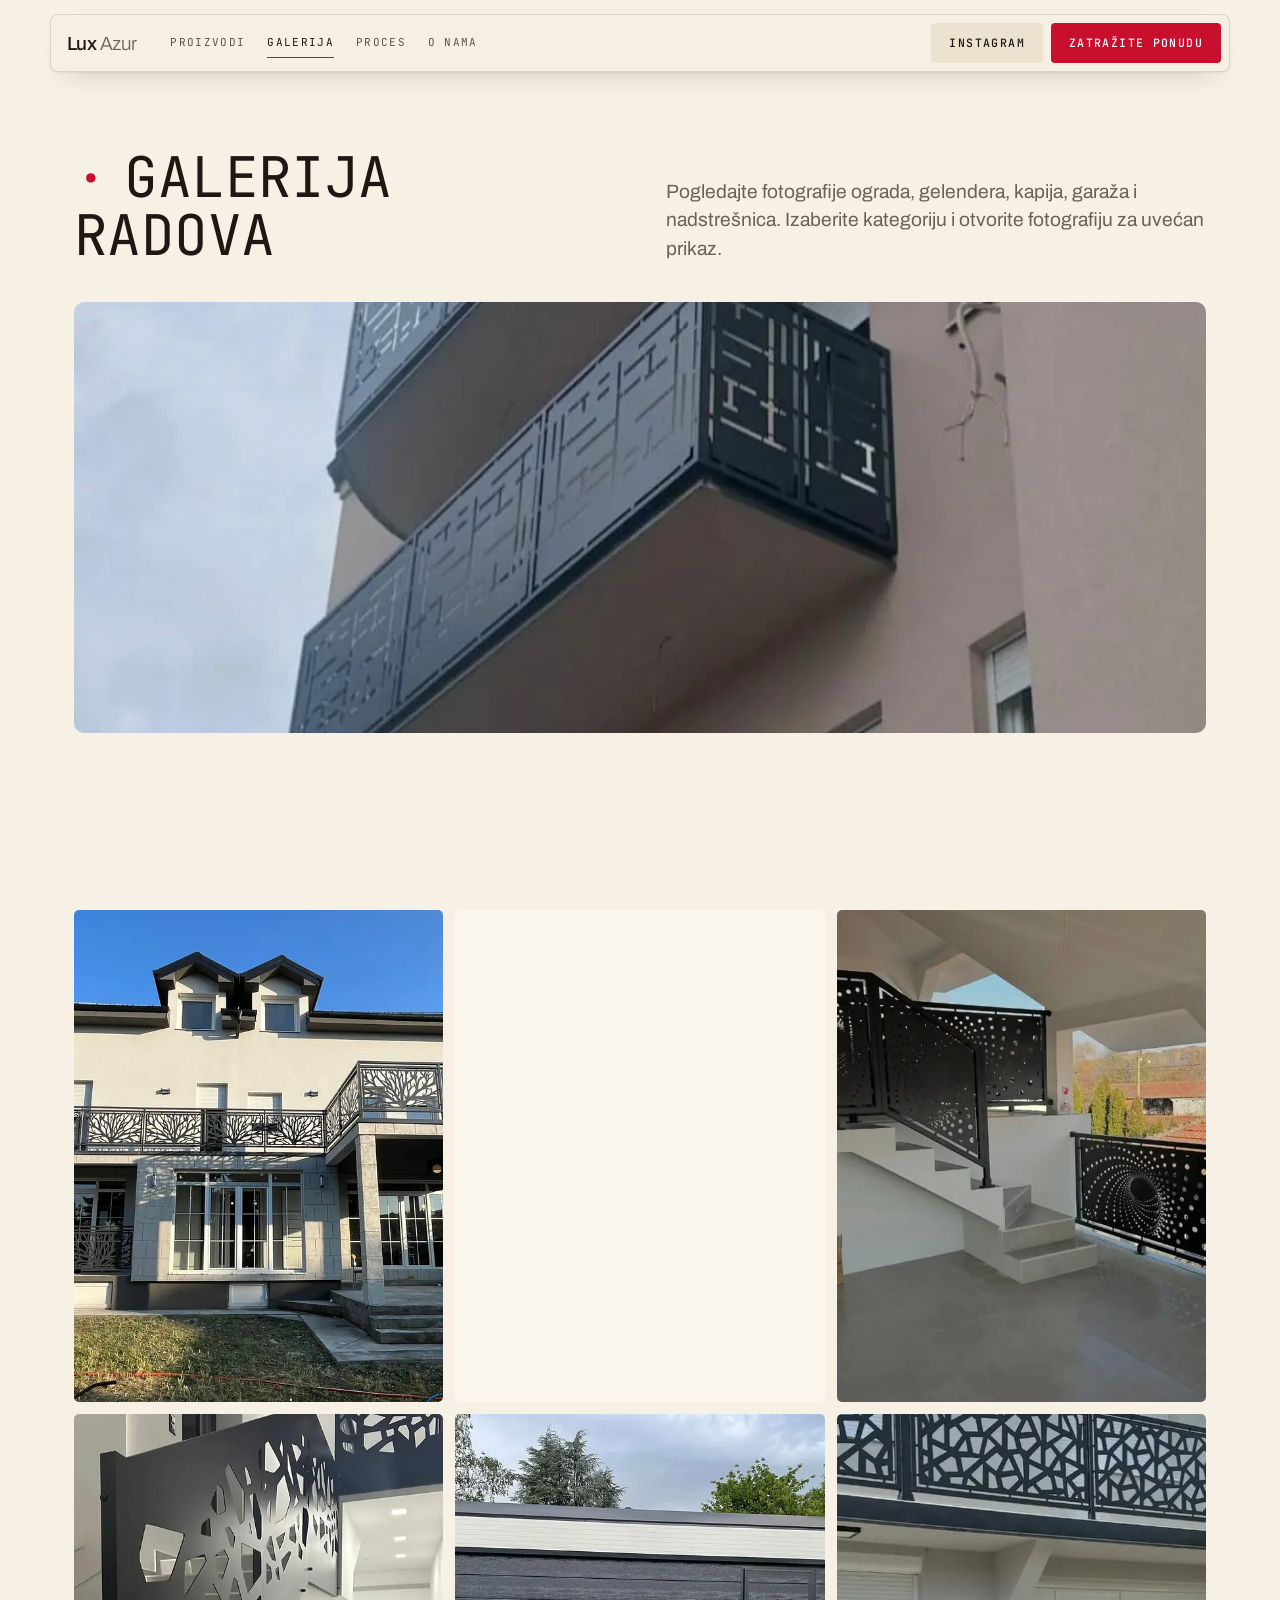
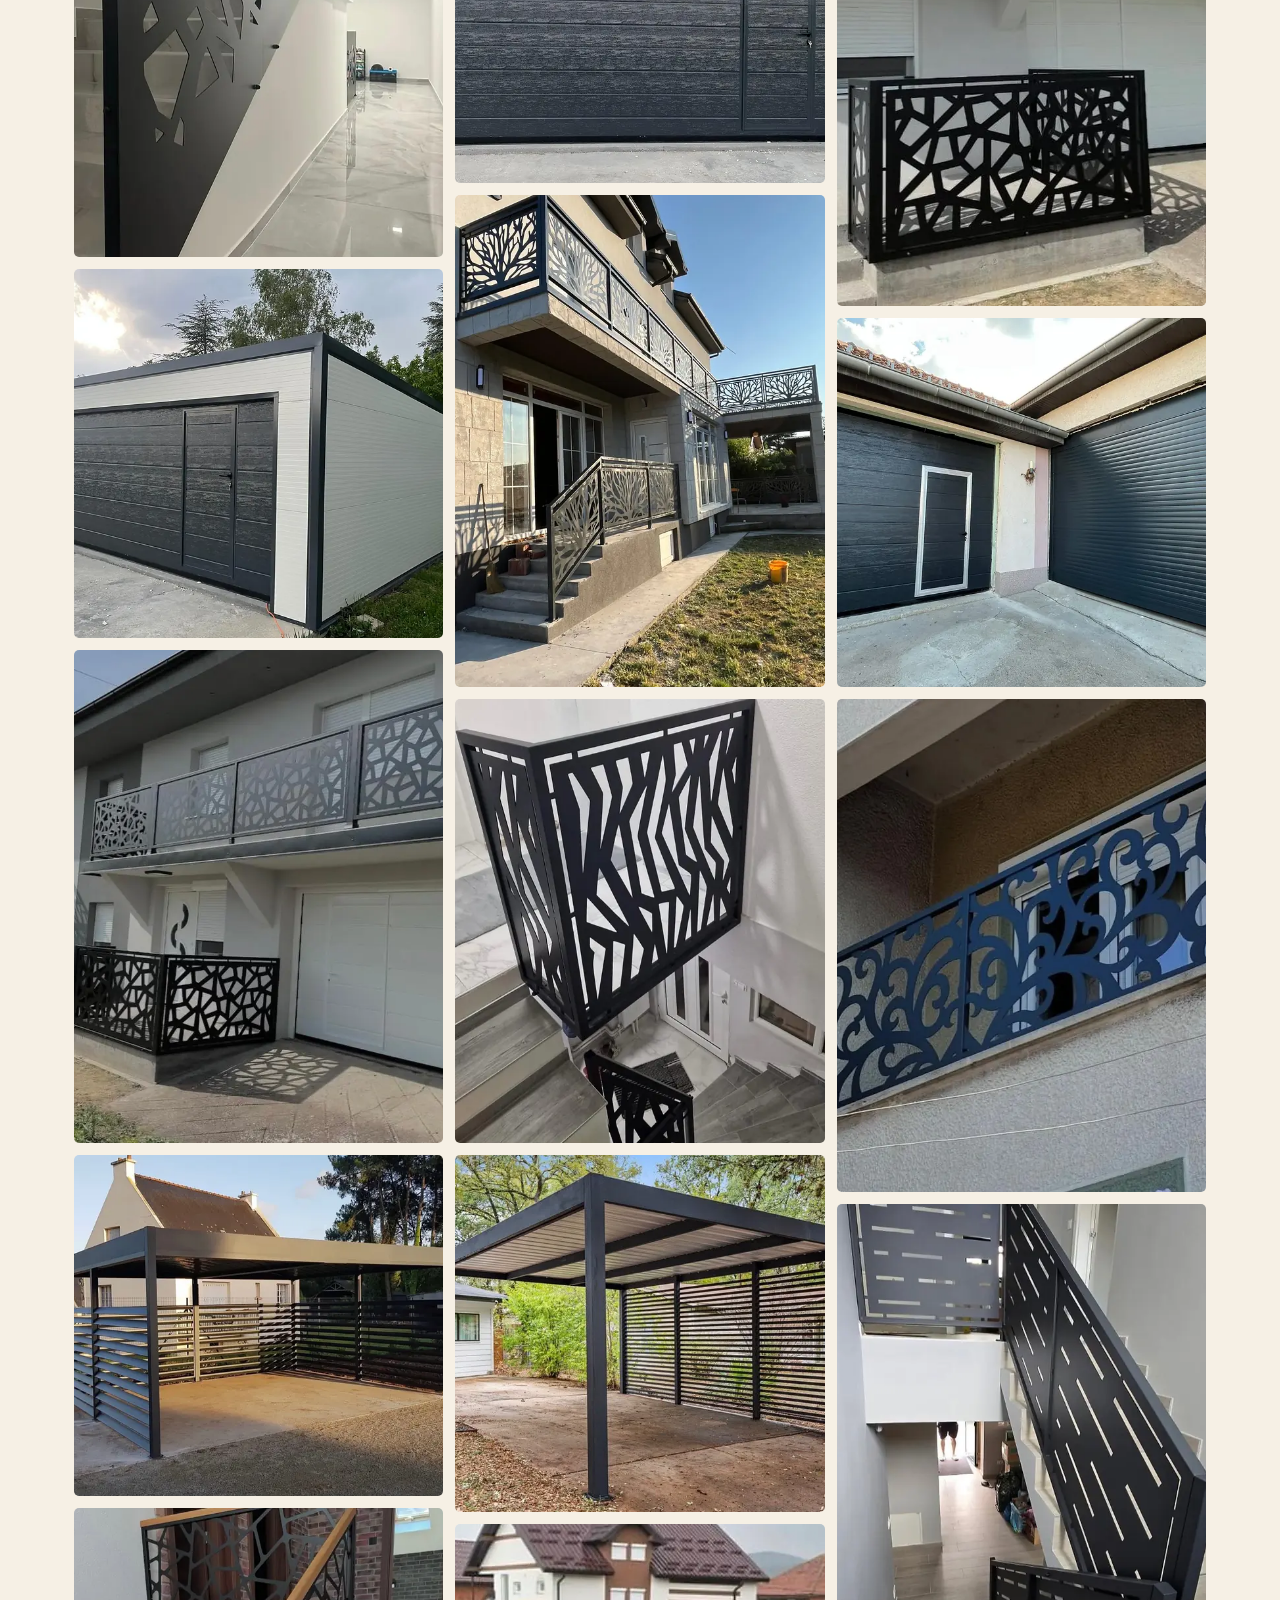
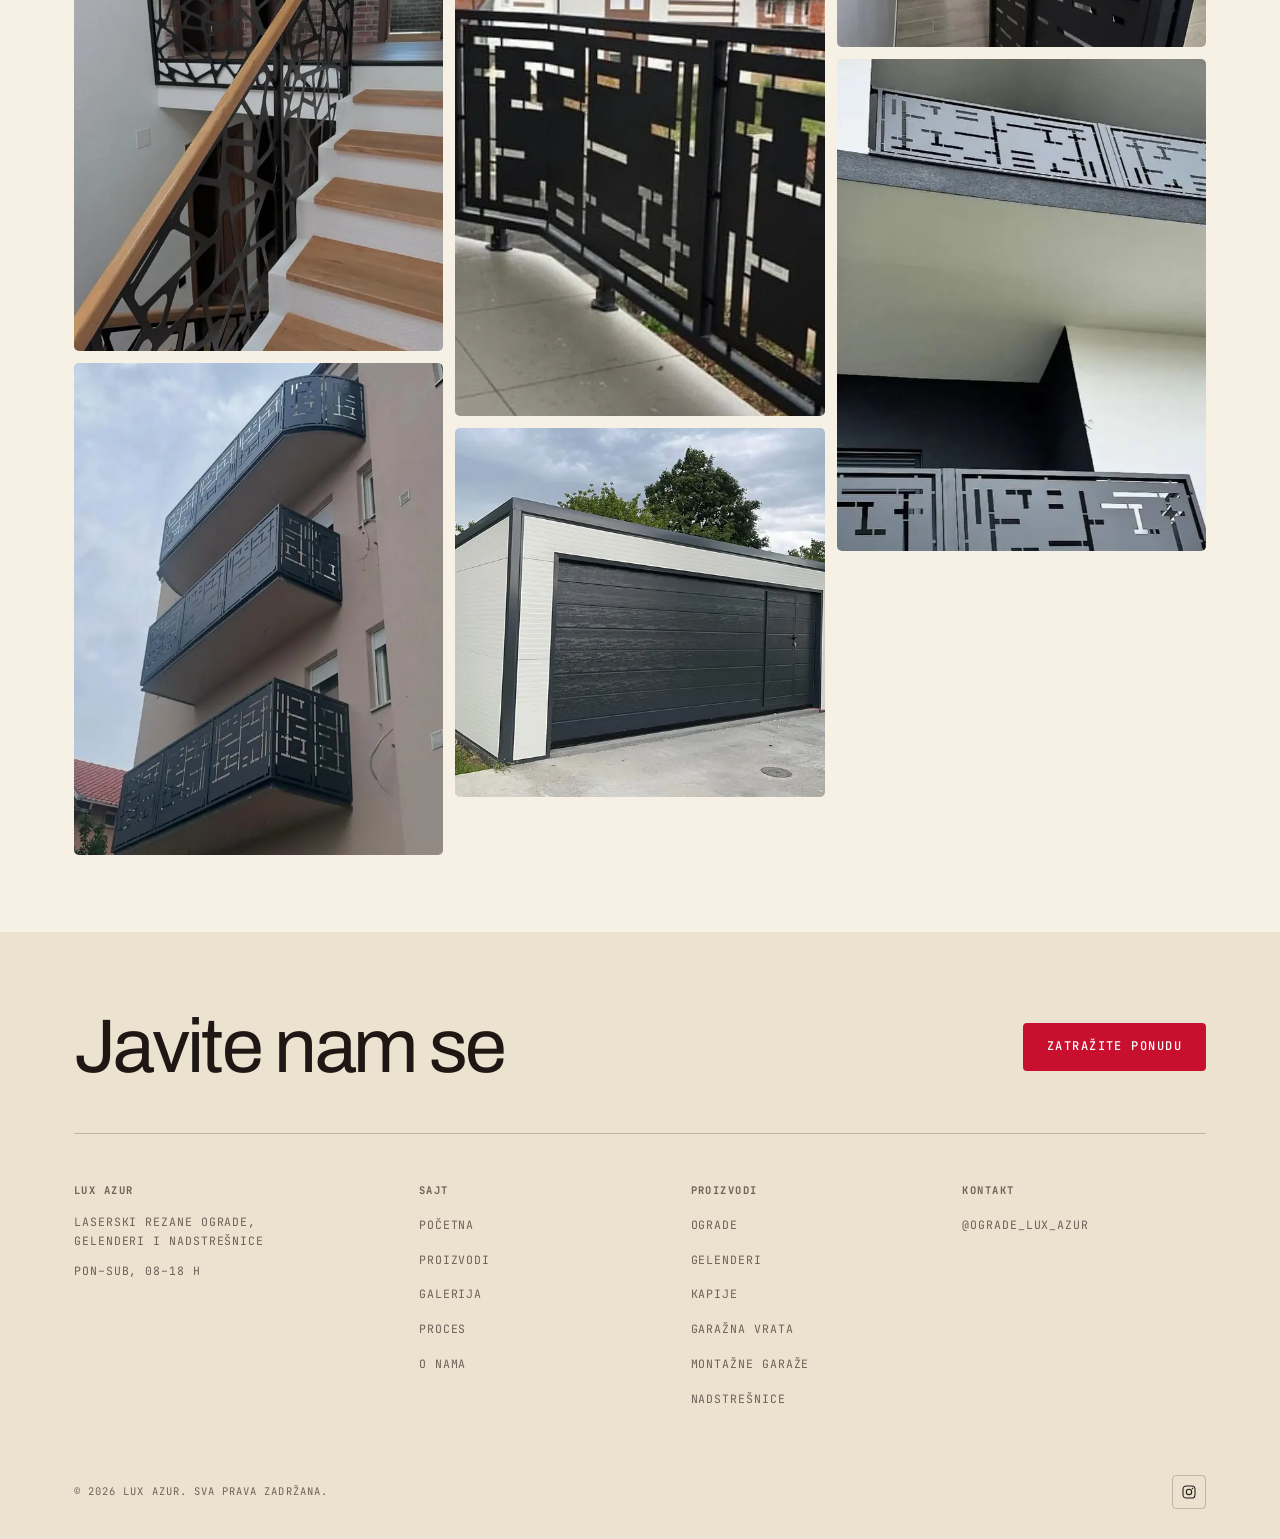
==== commit 17a098ab: "Ispravke posle QA: parallax bez skokova, kontrast, loader - skrol se zakljucava samo na <html>: body" ====
--- a/site/galerija.html
+++ b/site/galerija.html
@@ -24,7 +24,7 @@
 <link rel="stylesheet" href="https://fonts.googleapis.com/css2?family=Archivo:wght@300;400;500;600&family=JetBrains+Mono:wght@400;500&display=swap" media="print" onload="this.media='all'">
 <noscript><link rel="stylesheet" href="https://fonts.googleapis.com/css2?family=Archivo:wght@300;400;500;600&family=JetBrains+Mono:wght@400;500&display=swap"></noscript>
 <link rel="stylesheet" href="./assets/css/site.css">
-<script>(function(){var s=true;try{s=!sessionStorage.getItem("la_seen")}catch(e){try{s=!(document.referrer&&document.referrer.indexOf(location.host)>-1)}catch(_){s=true}}if(s)document.documentElement.className+=" js-loading"})();</script>
+<script>(function(){var s=true;try{s=!sessionStorage.getItem("la_seen")}catch(e){try{s=!(document.referrer&&document.referrer.indexOf(location.host)>-1)}catch(_){s=true}}if(s){document.documentElement.className+=" js-loading";setTimeout(function(){document.documentElement.classList.remove("js-loading")},6500)}})();</script>
 </head>
 <body>
 
--- a/site/assets/css/site.css
+++ b/site/assets/css/site.css
@@ -18,7 +18,7 @@
   /* text */
   --fg:         #1E1714;
   --fg-muted:   #6B6158;
-  --fg-faint:   #8C8175;
+  --fg-faint:   #6E6359;   /* 5.1:1 na paper, 4.5:1 na bone */
   --on-dark-mut:rgba(255,248,238,.64);
 
   /* akcenat: crvena */
@@ -63,9 +63,10 @@
      pa paralaksa (animation-timeline:view()) ne bi imala sta da prati */
   overflow-x:clip;
 }
-/* skrol se zakljucava i na <html>: <body> vise nije skrol kontejner
-   (overflow-x:clip gore), pa sam <body> ne bi zaustavio stranu */
-body.menu-open,body.no-scroll,html.no-scroll{overflow:hidden}
+/* skrol se zakljucava SAMO na <html> (klasa no-scroll, meni i lightbox).
+   <body> ne sme da dobije overflow:hidden: tada bi postao skrol kontejner,
+   paralaksa (view()) bi se prikacila za njega i slike bi skocile */
+html.no-scroll{overflow:hidden}
 a,button,summary,[role="button"]{-webkit-tap-highlight-color:transparent}
 img,video{max-width:100%;display:block}
 a{color:inherit;text-decoration:none}
@@ -488,6 +489,7 @@
 .field input:focus,.field select:focus,.field textarea:focus{outline:0;border-color:var(--accent);box-shadow:0 0 0 3px var(--accent-soft)}
 .form__row{display:grid;grid-template-columns:1fr 1fr;gap:16px}
 .form[hidden]{display:none}
+.form[data-contact-fallback]{align-content:start}
 .form__note{font-size:12.5px;color:var(--fg-faint);line-height:1.5}
 .form__msg{
   font-family:var(--mono);font-size:12px;padding:12px 14px;border-radius:4px;
@@ -630,10 +632,7 @@
 .hero__media{inset:-6% 0}
 .hero__media > picture{--plx-t:5%;--plx-s:1}
 
-/* bez pokreta: slika stoji tacno kao pre, bez zuma */
-@media (prefers-reduced-motion:reduce){
-  .plx > img,.plx > picture,.plx > video{--plx-t:0%;--plx-s:1}
-}
+/* bez pokreta (prefers-reduced-motion): blok je na dnu, posle MOBILNI */
 
 /* ==========================================================================
    RESPONSIVE
@@ -781,6 +780,8 @@
     transition-duration:.01ms!important;scroll-behavior:auto!important;
   }
   .rv{opacity:1;transform:none}
+  /* paralaksa: slika stoji tacno kao pre, bez pomeraja i bez zuma */
+  .plx > img,.plx > picture,.plx > video{--plx-t:0%;--plx-s:1}
 }
 
 /* ==========================================================================
@@ -791,13 +792,13 @@
    Pokret krece tek kada stigne font (klasa .is-go iz site.js), da se
    slovo ne bi zamenilo usred animacije.
    ========================================================================== */
-html.js-loading,html.js-loading body{overflow:hidden}
+html.js-loading{overflow:hidden}   /* samo <html>, vidi napomenu kod no-scroll */
 
 .loader{
   position:fixed;inset:0;z-index:9999;display:none;
   background:var(--paper);color:var(--ink);
   transform:translateY(0);
-  transition:transform .75s cubic-bezier(.76,0,.24,1) .22s;
+  transition:transform .72s cubic-bezier(.76,0,.24,1) .2s;
   will-change:transform;
 }
 html.js-loading .loader{display:grid;place-items:center}
@@ -809,6 +810,11 @@
   display:flex;gap:.24em;
   font-size:clamp(42px,7.2vw,92px);line-height:1;letter-spacing:-.04em;
 }
+/* pre .is-go se ime ne crta uopste, pa se nikad ne vidi u pogresnom fontu */
+.loader:not(.is-go) .loader__word{visibility:hidden}
+/* font nije stigao na vreme: ime ostaje u sistemskom slogu do kraja,
+   umesto da se Archivo ubaci usred pokreta */
+.loader.is-sys .loader__word{font-family:ui-sans-serif,system-ui,-apple-system,"Segoe UI",Roboto,sans-serif}
 /* svaka rec u svom prozoru (clip), pa se vidi samo dok je "u liniji" */
 .loader__word > span{display:block;overflow:hidden;overflow:clip;padding-block:.06em .1em}
 .loader__word i{
@@ -822,7 +828,7 @@
 .loader__line{
   display:block;height:1px;background:var(--accent);
   transform:scaleX(0);transform-origin:left;
-  transition:transform .9s cubic-bezier(.65,0,.35,1) .12s;
+  transition:transform .8s cubic-bezier(.65,0,.35,1) .1s;
 }
 
 .loader.is-go .loader__word i{transform:none}
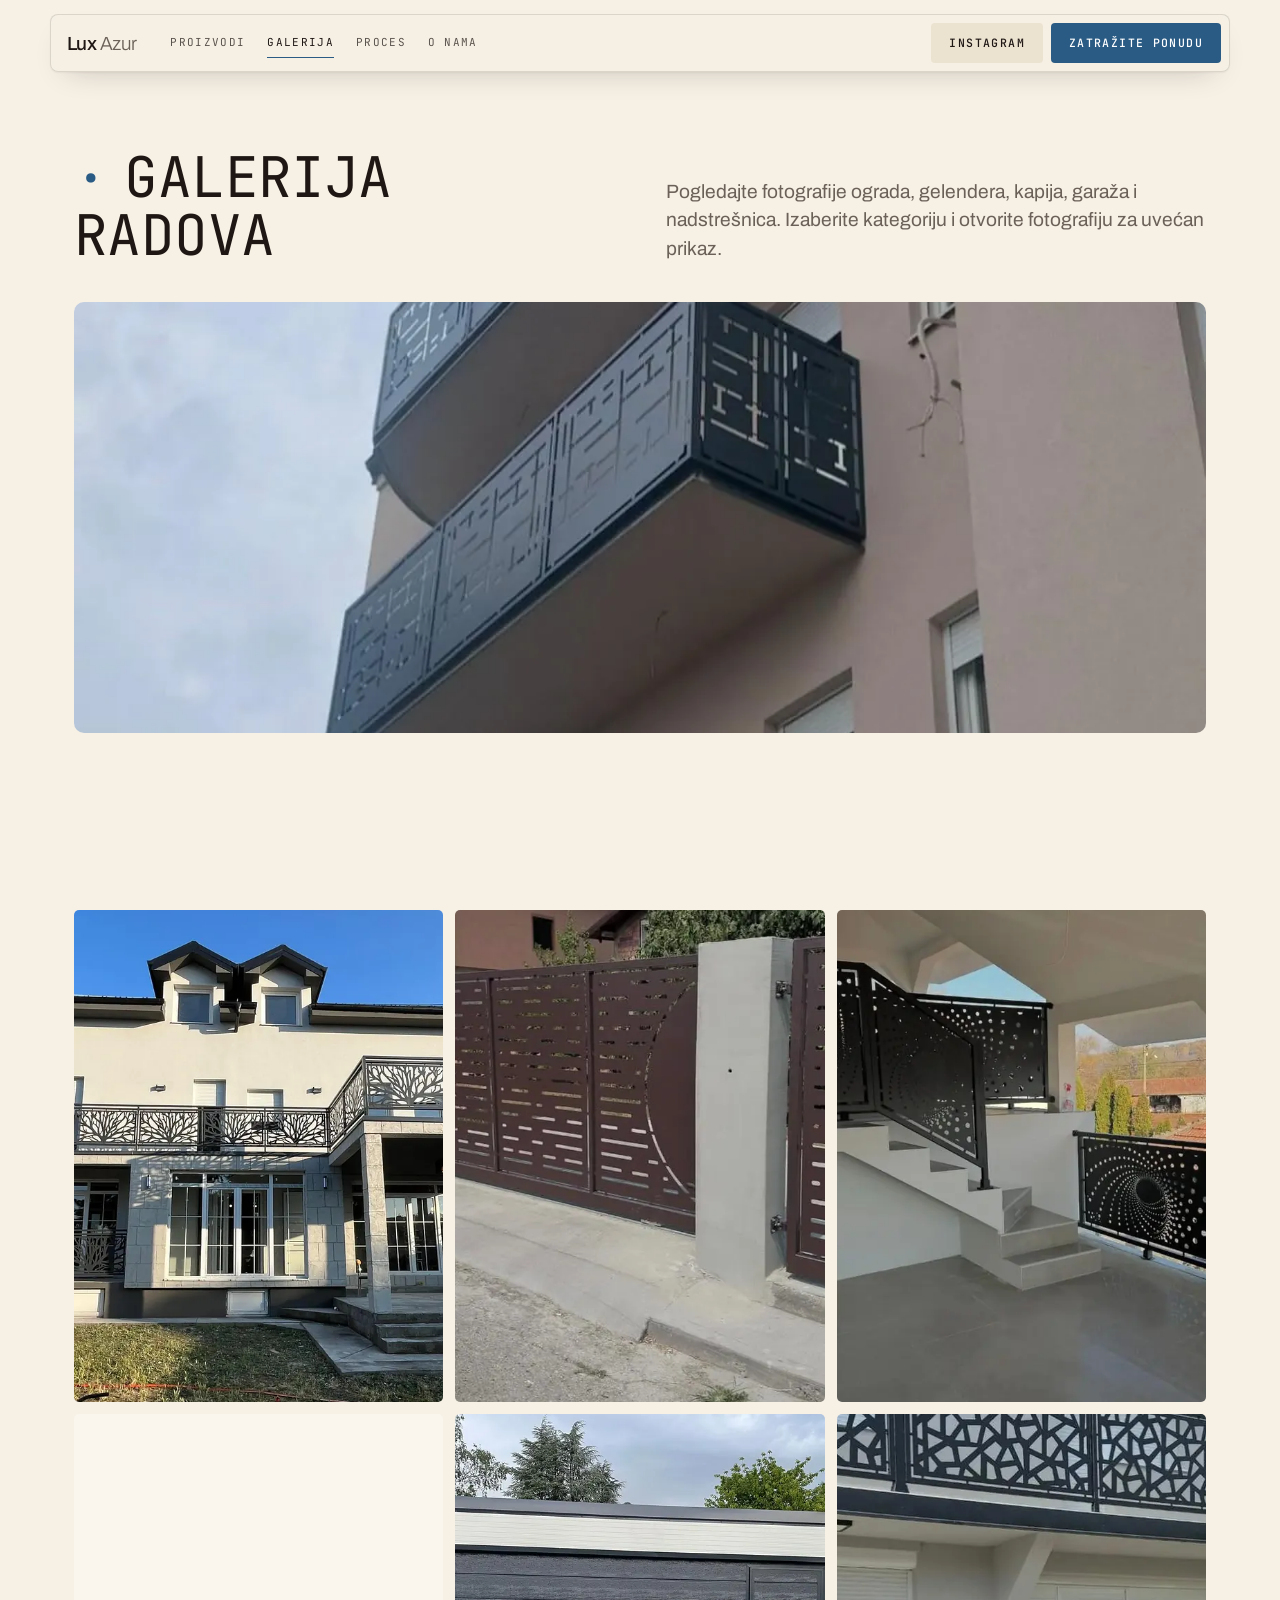
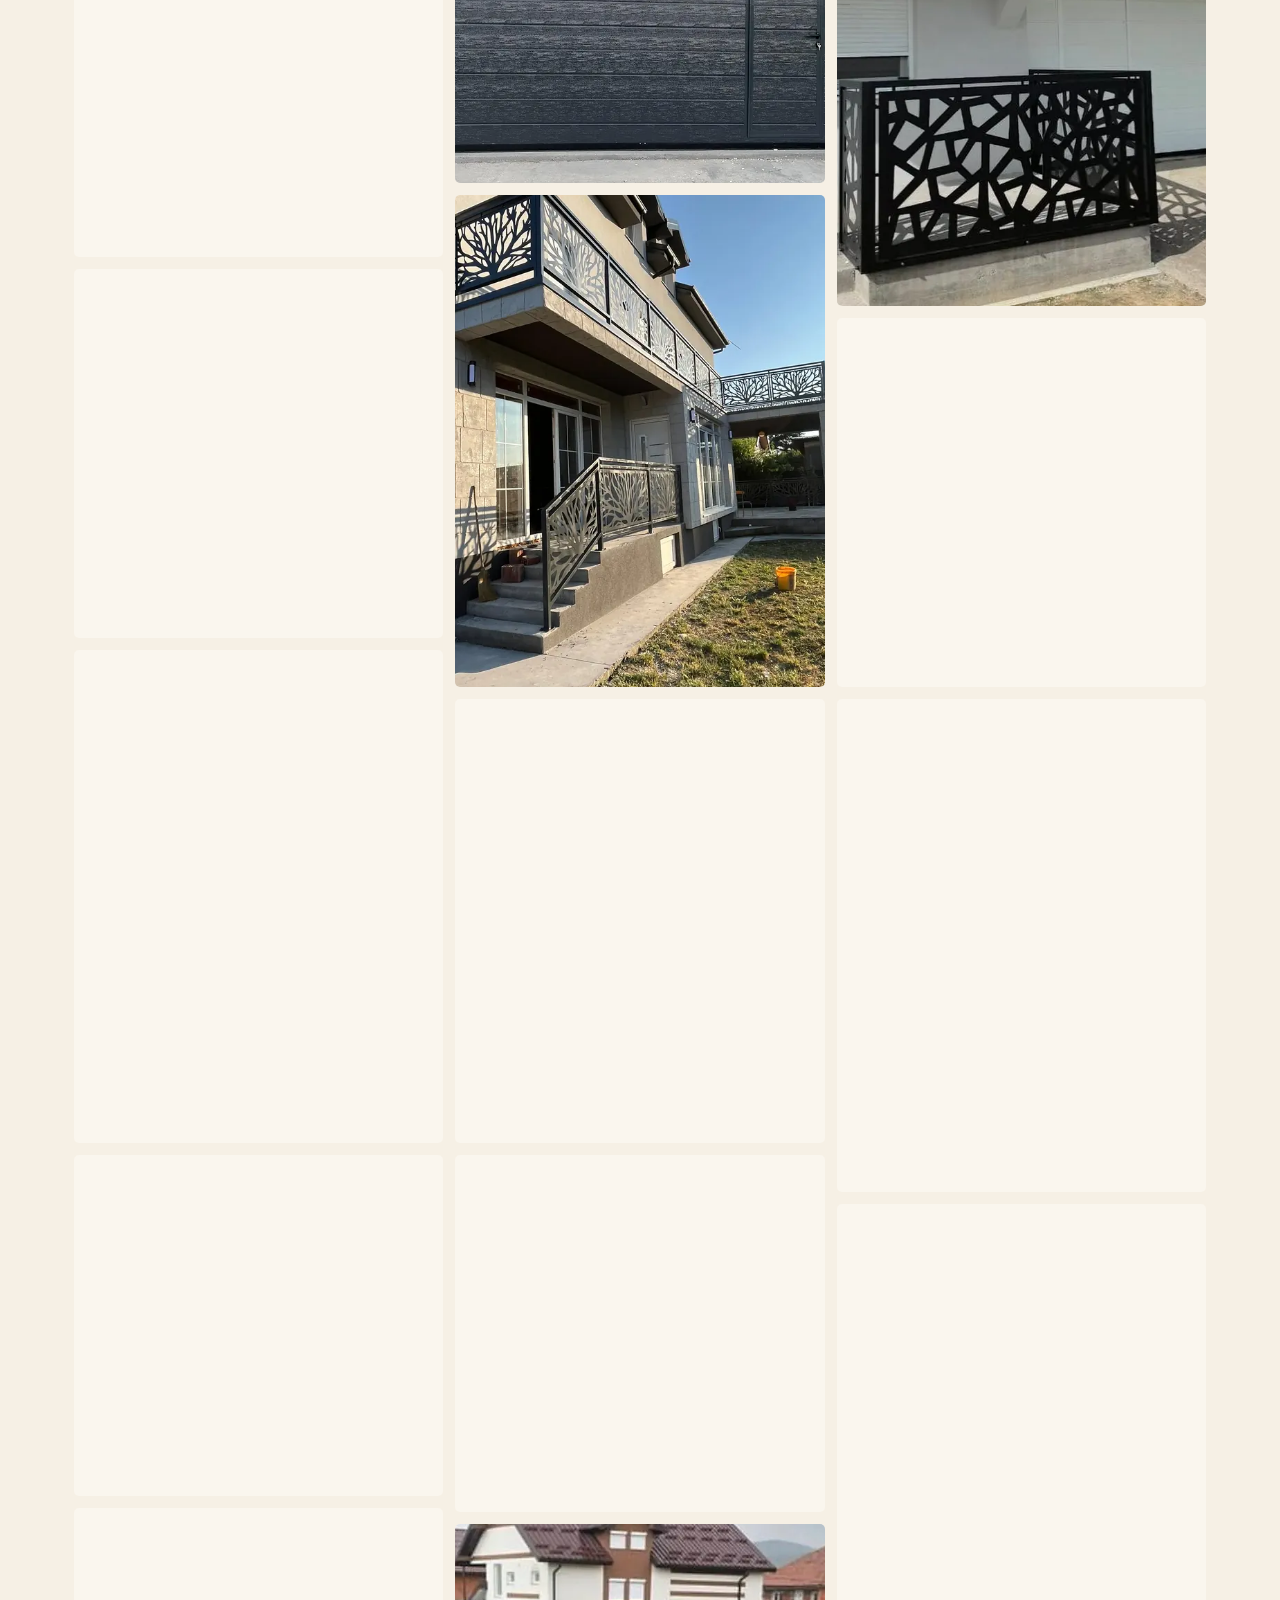
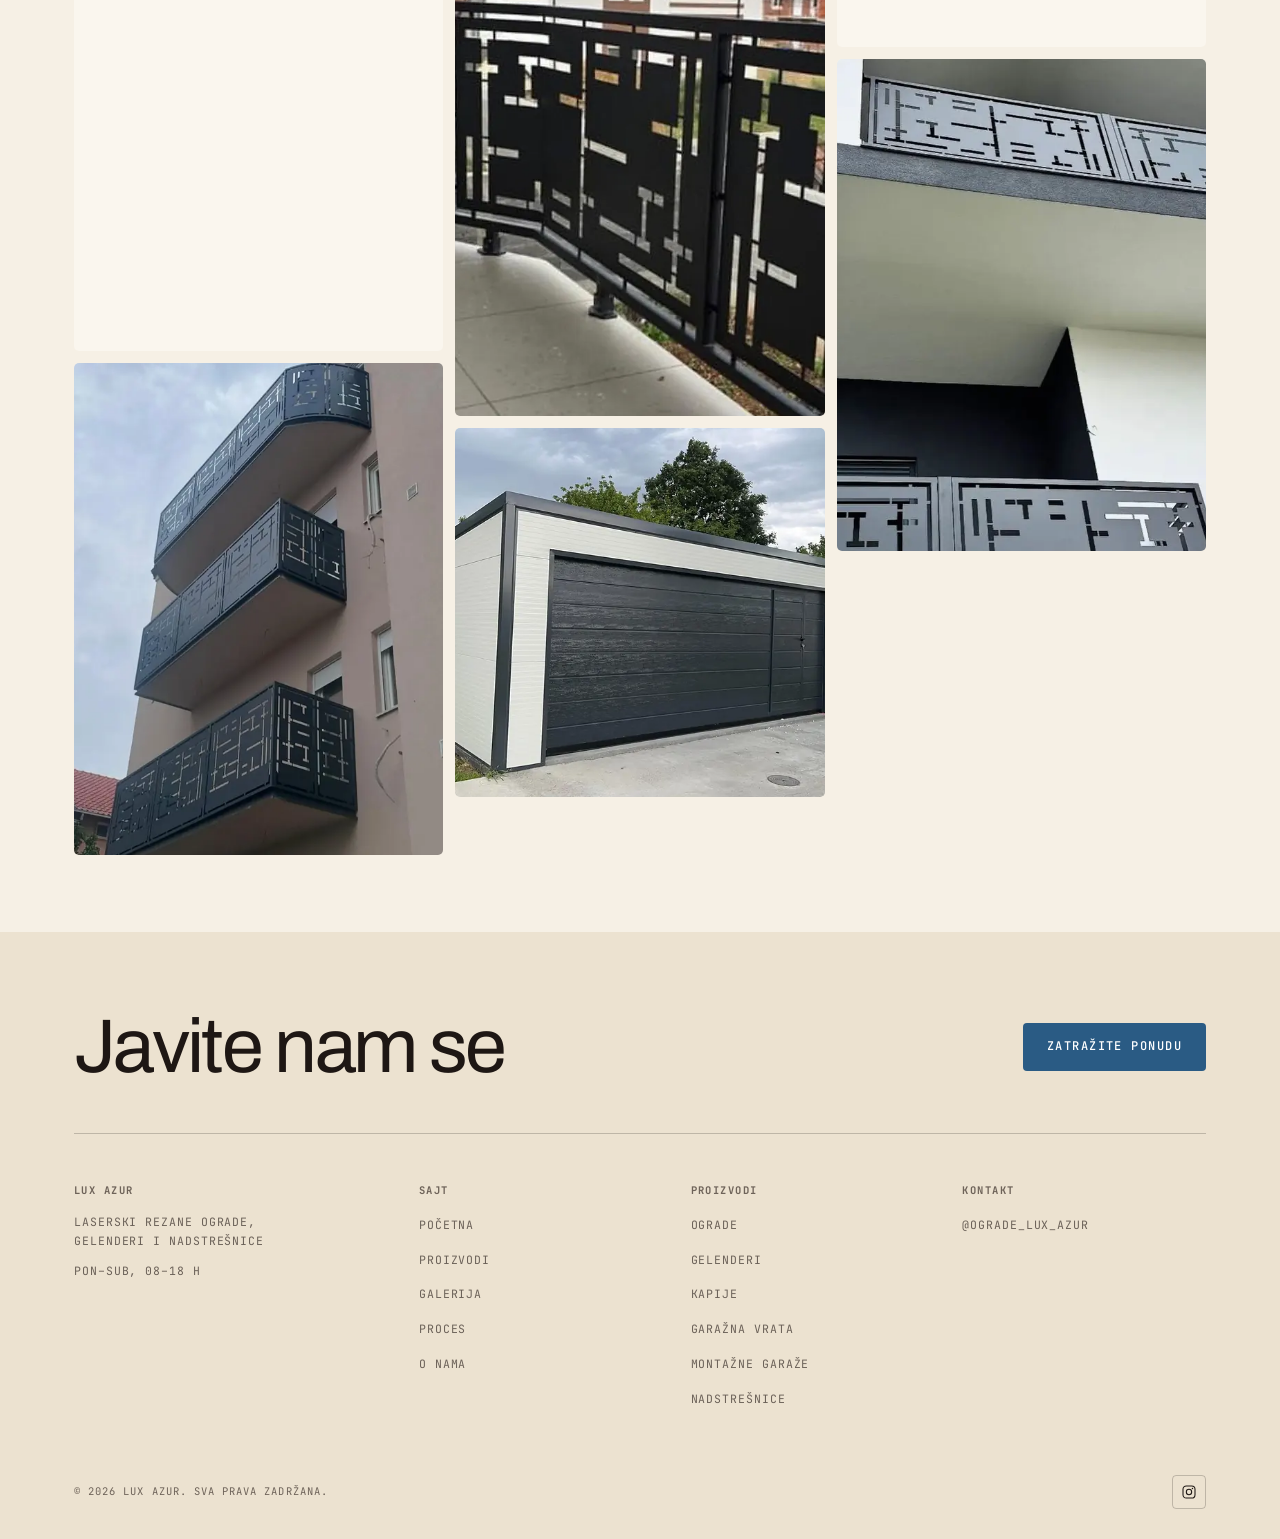
==== commit bdd6cfcd: "Azur paleta, hero preko celog ekrana i jaca paralaksa" ====
--- a/site/galerija.html
+++ b/site/galerija.html
@@ -14,7 +14,7 @@
 <meta property="og:image" content="./assets/img/ograda-drvo-zivota-01.webp">
 <meta property="og:locale" content="sr_RS">
 
-<link rel="icon" href="data:image/svg+xml,%3Csvg%20xmlns='http://www.w3.org/2000/svg'%20viewBox='0%200%2032%2032'%3E%3Crect%20width='32'%20height='32'%20rx='7'%20fill='%23C8102E'/%3E%3Ctext%20x='16'%20y='21.4'%20text-anchor='middle'%20font-family='Arial,Helvetica,sans-serif'%20font-size='15'%20font-weight='700'%20letter-spacing='-.4'%20fill='%23F6F0E5'%3ELA%3C/text%3E%3C/svg%3E">
+<link rel="icon" href="data:image/svg+xml,%3Csvg%20xmlns='http://www.w3.org/2000/svg'%20viewBox='0%200%2032%2032'%3E%3Crect%20width='32'%20height='32'%20rx='7'%20fill='%232A5B84'/%3E%3Ctext%20x='16'%20y='21.4'%20text-anchor='middle'%20font-family='Arial,Helvetica,sans-serif'%20font-size='15'%20font-weight='700'%20letter-spacing='-.4'%20fill='%23F6F0E5'%3ELA%3C/text%3E%3C/svg%3E">
 
 <link rel="preconnect" href="https://fonts.googleapis.com">
 <link rel="preconnect" href="https://fonts.gstatic.com" crossorigin>
--- a/site/assets/css/site.css
+++ b/site/assets/css/site.css
@@ -1,7 +1,7 @@
 /* ==========================================================================
    LUX AZUR — design system
    Grotesk: Archivo · Mono: JetBrains Mono
-   Paleta: svetli krem + crveni detalji
+   Paleta: svetli krem + azur plavi detalji
    ========================================================================== */
 
 :root{
@@ -21,11 +21,11 @@
   --fg-faint:   #6E6359;   /* 5.1:1 na paper, 4.5:1 na bone */
   --on-dark-mut:rgba(255,248,238,.64);
 
-  /* akcenat: crvena */
-  --accent:      #C8102E;
-  --accent-ink:  #A50D26;   /* hover */
-  --accent-soft: rgba(200,16,46,.10);
-  --accent-lite: #E8475C;   /* crvena na tamnoj podlozi (citljivija) */
+  /* akcenat: azur plava (po imenu), prigusena da ne vice */
+  --accent:      #2A5B84;   /* 6.3:1 na paper, beli tekst na njoj 7.2:1 */
+  --accent-ink:  #1F4766;   /* hover */
+  --accent-soft: rgba(42,91,132,.10);
+  --accent-lite: #8DB4D6;   /* plava na tamnoj podlozi: 8.1:1 na ink (osnovna samo 2.5:1) */
 
   /* lines */
   --line:       rgba(30,23,20,.13);
@@ -98,6 +98,7 @@
 }
 .eyebrow::before{content:"";width:7px;height:7px;background:var(--accent);flex:none}
 .section--dark .eyebrow{color:var(--on-dark-mut)}
+.section--dark .eyebrow::before{background:var(--accent-lite)}
 
 .h1{font-size:clamp(30px,5.1vw,60px);font-weight:400;line-height:1.06;letter-spacing:-.025em}
 .h2{font-size:clamp(28px,4.3vw,52px);font-weight:400;line-height:1.08;letter-spacing:-.025em}
@@ -208,9 +209,11 @@
    ========================================================================== */
 .hero{
   position:relative;
+  /* tacno prvi ekran, traka sa uslugama je ispod njega. svh, ne dvh: na
+     telefonu je to ekran sa prikazanom trakom pregledaca, a velicina se ne
+     menja dok se traka skriva u skrolu, pa strana ne poskakuje */
   min-height:100vh;      /* fallback */
   min-height:100svh;
-  min-height:100dvh;     /* prati traku pregledača na telefonu */
   display:flex;flex-direction:column;justify-content:flex-end;
   background:var(--ink);color:#fff;overflow:hidden;overflow:clip;isolation:isolate;
 }
@@ -231,23 +234,24 @@
   background-image:url("data:image/svg+xml,%3Csvg xmlns='http://www.w3.org/2000/svg' width='160' height='160'%3E%3Cfilter id='n'%3E%3CfeTurbulence type='fractalNoise' baseFrequency='.85' numOctaves='3'/%3E%3C/filter%3E%3Crect width='160' height='160' filter='url(%23n)'/%3E%3C/svg%3E");
 }
 
-.hero__body{padding-top:calc(var(--nav-h) + 90px);padding-bottom:40px}
+.hero__body{padding-top:calc(var(--nav-h) + 90px);padding-bottom:clamp(40px,7vh,72px)}
 .hero__title{
   font-family:var(--mono);font-weight:400;text-transform:uppercase;
   font-size:clamp(23px,4.55vw,58px);line-height:1.04;letter-spacing:-.005em;text-wrap:balance;
 }
 .hero__title .dot{color:var(--accent-lite);margin-right:.35em}
 .hero__title{text-shadow:0 2px 24px rgba(22,15,12,.35)}
-/* crveni pocetak linije, ostatak beo */
-.hero__rule{height:2px;background:linear-gradient(90deg,var(--accent) 0 72px,rgba(255,255,255,.36) 72px);margin-top:clamp(20px,3vw,34px)}
+/* plavi pocetak linije (svetlija nijansa, jer je ispod tamna fotografija), ostatak beo */
+.hero__rule{height:2px;background:linear-gradient(90deg,var(--accent-lite) 0 72px,rgba(255,255,255,.36) 72px);margin-top:clamp(20px,3vw,34px)}
 .hero__meta{margin-top:18px;display:flex;gap:28px;align-items:flex-start;justify-content:space-between;flex-wrap:wrap}
 .hero__sub{font-size:14.5px;line-height:1.5;max-width:46ch;color:rgba(255,255,255,.9)}
 .hero__coord{font-family:var(--mono);font-size:11.5px;letter-spacing:.1em;color:rgba(255,255,255,.74);white-space:nowrap}
 
-.hero__strip{background:var(--paper);color:var(--fg-muted);padding-block:22px;border-top:2px solid var(--accent)}
-.hero__strip ul{display:flex;align-items:center;justify-content:space-between;gap:20px;flex-wrap:wrap}
-.hero__strip li{font-family:var(--mono);font-size:11px;letter-spacing:.14em;text-transform:uppercase;display:flex;align-items:center;gap:10px}
-.hero__strip li::before{content:"";width:6px;height:6px;background:var(--accent);flex:none}
+/* traka sa uslugama, prvo sto se vidi kad se skroluje ispod hero-a */
+.strip{background:var(--paper);color:var(--fg-muted);padding-block:22px;border-top:2px solid var(--accent)}
+.strip ul{display:flex;align-items:center;justify-content:space-between;gap:20px;flex-wrap:wrap}
+.strip li{font-family:var(--mono);font-size:11px;letter-spacing:.14em;text-transform:uppercase;display:flex;align-items:center;gap:10px}
+.strip li::before{content:"";width:6px;height:6px;background:var(--accent);flex:none}
 
 /* ==========================================================================
    STATEMENT
@@ -586,16 +590,18 @@
    --------------------------------------------------------------------------
    Nosac dobija klasu .plx; rezanje preuzima sama klasa.
    Pomera se prvo dete: <img>, <picture> ili <video>.
-     --plx-t  putanja, u procentima visine slike (gore/dole od sredine)
-     --plx-s  zum koji pravi rezervu da se ivica nikad ne vidi; treba
-              da bude najmanje 1 + 2 * --plx-t
-   Pomeraj ide kroz svojstvo translate, a zum kroz scale (ne transform),
-   pa hover zum na plocicama i karticama radi zajedno sa paralaksom.
-   Okvir ne mora da ima fiksnu visinu: u galeriji visinu daje sama slika,
-   a zum je prekriva iznutra.
+     --plx-k  rezerva: slika je za k visine okvira visa i gore i dole, pa
+              dok okvir prolazi kroz ekran klizi od donje do gornje ivice;
+              hod je 2k visine okvira (k .12 = 24 %)
+   Slika se ne zumira: uspravna fotografija u polozenom okviru ionako ima
+   visak visine koji object-fit:cover odseca, a paralaksa sada vozi bas njega.
+   Izuzeci: galerija (zum, okvir nema svoju visinu) i hero (.plx--top).
+   Pomeraj ide kroz svojstvo translate (ne transform), pa hover zum na
+   plocicama i karticama radi zajedno sa paralaksom.
    Na pregledacima sa scroll-driven animacijama (Chrome, Edge, Safari 26+)
    racuna GPU i strana se skroluje bez opterecenja glavne niti; na starijima
-   isti pomeraj upisuje site.js kroz promenljivu --plx-y.
+   site.js upisuje napredak (0..1) u promenljivu --plx-p, a CSS racuna isti
+   pomeraj.
    ========================================================================== */
 /* hidden pa clip: oba reze isto, ali hidden pravi skrol kontejner i onda
    view() prati sam okvir umesto strane; stariji pregledaci koji ne znaju
@@ -605,20 +611,63 @@
    min-height:0: okvir sa clip nije skrol kontejner, pa bi ga aspect-ratio
    inace pustio da naraste do prirodne visine (uspravne) slike. */
 .plx{overflow:hidden;overflow:clip;min-height:0}
-.plx > picture{display:block;width:100%;height:100%}
 .plx > img,.plx > picture,.plx > video{
-  --plx-t:5.5%;
-  --plx-s:1.14;
-  translate:0 var(--plx-y,0%);
+  --plx-k:.12;
+  --plx-s:1;
+  /* od "donja ivica slike na dnu okvira" do "gornja na vrhu"; procenti
+     translate-a su od visine same slike, zato deljenje sa (1 + 2k) */
+  --plx-from:calc(-200% * var(--plx-k) / (1 + 2 * var(--plx-k)));
+  --plx-to:0%;
+  display:block;width:100%;
+  height:calc(100% * (1 + 2 * var(--plx-k)));
+  object-fit:cover;
+  translate:0 calc(var(--plx-from) + (var(--plx-to) - var(--plx-from)) * var(--plx-p,.5));
   scale:var(--plx-s);
 }
 @keyframes plxDrift{
-  from{translate:0 calc(-1 * var(--plx-t))}
-  to  {translate:0 var(--plx-t)}
-}
+  from{translate:0 var(--plx-from)}
+  to  {translate:0 var(--plx-to)}
+}
+
+/* zaglavlja strana: uspravne fotografije u sirokom okviru imaju mnogo
+   viska visine, pa jaci hod nista ne kosta */
+.phead__banner > img{--plx-k:.25}
+
+/* pocetna: okviri su niski (kartice, plocice), pa bi sa osnovnih .12 slika
+   isla svega 4-6 % brzine skrola i pomeraj se ne bi ni primetio. Ovde je
+   rezerva podignuta do granice do koje uspravna fotografija jos ne mora da
+   se uveca (panel, kartice sara); kvadratne slike u plocicama se uvecaju,
+   zato plocice vuku i -960 verziju (srcset) */
+.fcard__media > img{--plx-k:.2}
+.ppanel__img > img,.ppanel__img > video{--plx-k:.25}
+.pcard__img > img{--plx-k:.3}
+.tile > img{--plx-k:.25}
+
+/* CTA na pocetnoj: ograda je na samom dnu fotografije, iznad je plafon
+   balkona; hod vodi kadar navise, pa je rezerva manja nego na ostalim
+   slikama, da ograda ostane u kadru dok je CTA na sredini ekrana */
+.media-cap--low > img{--plx-k:.16;object-position:50% 100%}
+
+/* galerija: okvir nema svoju visinu (daje je slika), pa rezervu pravi zum */
+.gitem > img{
+  --plx-k:.1;
+  --plx-s:calc(1 + 2 * var(--plx-k));
+  --plx-from:calc(-100% * var(--plx-k));
+  --plx-to:calc(100% * var(--plx-k));
+  height:auto;
+}
+
+/* .plx--top: okvir koji je na ekranu od samog ucitavanja (hero). Krece od
+   prvog piksela skrola (opseg exit) i ide samo nadole, ka delu okvira koji
+   je vec izasao sa ekrana, pa mu rezerva ne treba: slika je iste visine
+   kao okvir i u punoj ostrini. */
+.plx--top{--plx-p:0}
+.plx--top > img,.plx--top > picture,.plx--top > video{--plx-k:0;--plx-from:0%;--plx-to:30%}
+
 @supports (animation-timeline:view()){
   @media (prefers-reduced-motion:no-preference){
     .plx > img,.plx > picture,.plx > video{animation:plxDrift linear both;animation-timeline:view()}
+    .plx--top > img,.plx--top > picture,.plx--top > video{animation-range:exit}
 
     /* karusel sara je vodoravni skrol kontejner, pa bi view() pratio njega
        (a on se uspravno ne pomera); zato kartice prate polozaj samog
@@ -627,10 +676,6 @@
     .carousel .plx > img{animation-timeline:--plx-car}
   }
 }
-
-/* hero: rezervu daje uvucen okvir (inset), pa slika ostaje u punoj ostrini */
-.hero__media{inset:-6% 0}
-.hero__media > picture{--plx-t:5%;--plx-s:1}
 
 /* bez pokreta (prefers-reduced-motion): blok je na dnu, posle MOBILNI */
 
@@ -660,9 +705,9 @@
 }
 @media (max-width:620px){
   .tiles{grid-template-columns:1fr 1fr}
-  .hero__strip{padding-block:16px}
-  .hero__strip ul{gap:7px 16px;justify-content:flex-start}
-  .hero__strip li{font-size:9.5px;letter-spacing:.1em}
+  .strip{padding-block:16px}
+  .strip ul{gap:7px 16px;justify-content:flex-start}
+  .strip li{font-size:9.5px;letter-spacing:.1em}
   .ftabs{grid-template-columns:1fr}
   .ftab:nth-child(n+2){margin-top:0}
   .ftab{padding-right:0}
@@ -678,10 +723,6 @@
   .section{padding-block:clamp(58px,11vw,80px)}
   .section--tight{padding-block:clamp(46px,9vw,64px)}
 
-  /* paralaksa: kratak hod i manji zum, da se slika ne mekša na malom ekranu */
-  .plx > img,.plx > picture,.plx > video{--plx-t:3.4%;--plx-s:1.085}
-  .hero__media > picture{--plx-t:3%;--plx-s:1}
-
   /* zrno preko cele slike se mesa (mix-blend-mode) u svakom kadru skrola -
      na telefonu se ne vidi, a kosta, pa ga gasimo */
   .hero__grain{display:none}
@@ -690,7 +731,7 @@
   .ppanel__card{backdrop-filter:none;-webkit-backdrop-filter:none;background:rgba(30,23,20,.95)}
 
   /* hero: veci naslov, mirnija slika, bez animacije zumiranja */
-  .hero__body{padding-top:calc(var(--nav-h) + 40px);padding-bottom:30px}
+  .hero__body{padding-top:calc(var(--nav-h) + 40px);padding-bottom:36px}
   .hero__title{font-size:clamp(26px,7.6vw,40px);line-height:1.08}
   .hero__media img{animation:none;object-position:70% 50%}
   .hero__rule{margin-top:20px}
@@ -755,7 +796,7 @@
   .field label{font-size:11.5px}
   .cstrip .k{font-size:11px}
   .cstrip a,.cstrip div{font-size:12.5px;padding-block:17px}
-  .hero__strip li{font-size:10.5px}
+  .strip li{font-size:10.5px}
   .filter{padding:11px 15px;font-size:11.5px}
   .idx__label{font-size:13px}
   .idx__row{padding-block:17px}
@@ -781,13 +822,13 @@
   }
   .rv{opacity:1;transform:none}
   /* paralaksa: slika stoji tacno kao pre, bez pomeraja i bez zuma */
-  .plx > img,.plx > picture,.plx > video{--plx-t:0%;--plx-s:1}
+  .plx > img,.plx > picture,.plx > video{--plx-k:0;--plx-s:1;--plx-from:0%;--plx-to:0%}
 }
 
 /* ==========================================================================
    LOADER  (prikazuje se samo jednom po poseti; bez JS-a se nikad ne pojavi)
    Minimalan: na krem tabli ime "Lux Azur" izranja iz svoje linije, ispod
-   njega se crvena nit iscrta s leva na desno, kao laserski rez. Na izlazu
+   njega se plava nit iscrta s leva na desno, kao laserski rez. Na izlazu
    reci odlaze nagore, nit se povuce udesno i tabla se podigne.
    Pokret krece tek kada stigne font (klasa .is-go iz site.js), da se
    slovo ne bi zamenilo usred animacije.
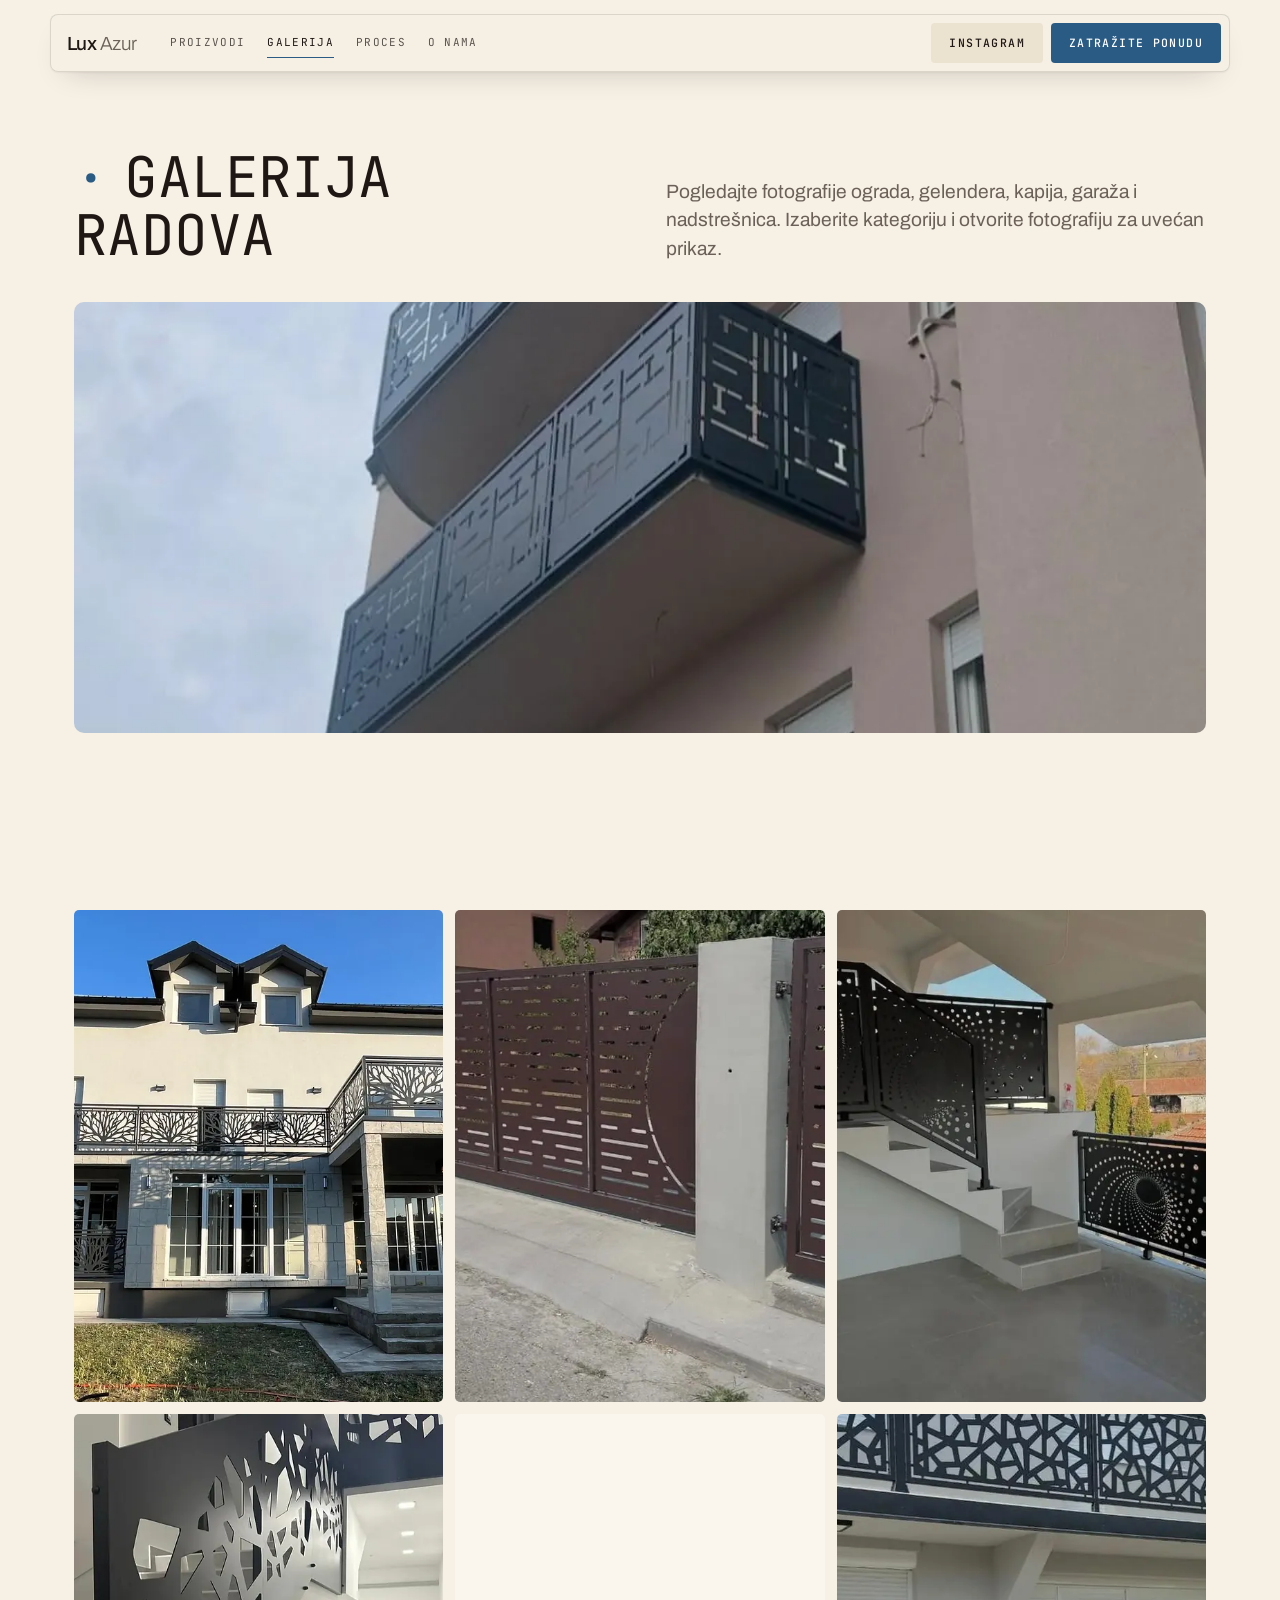
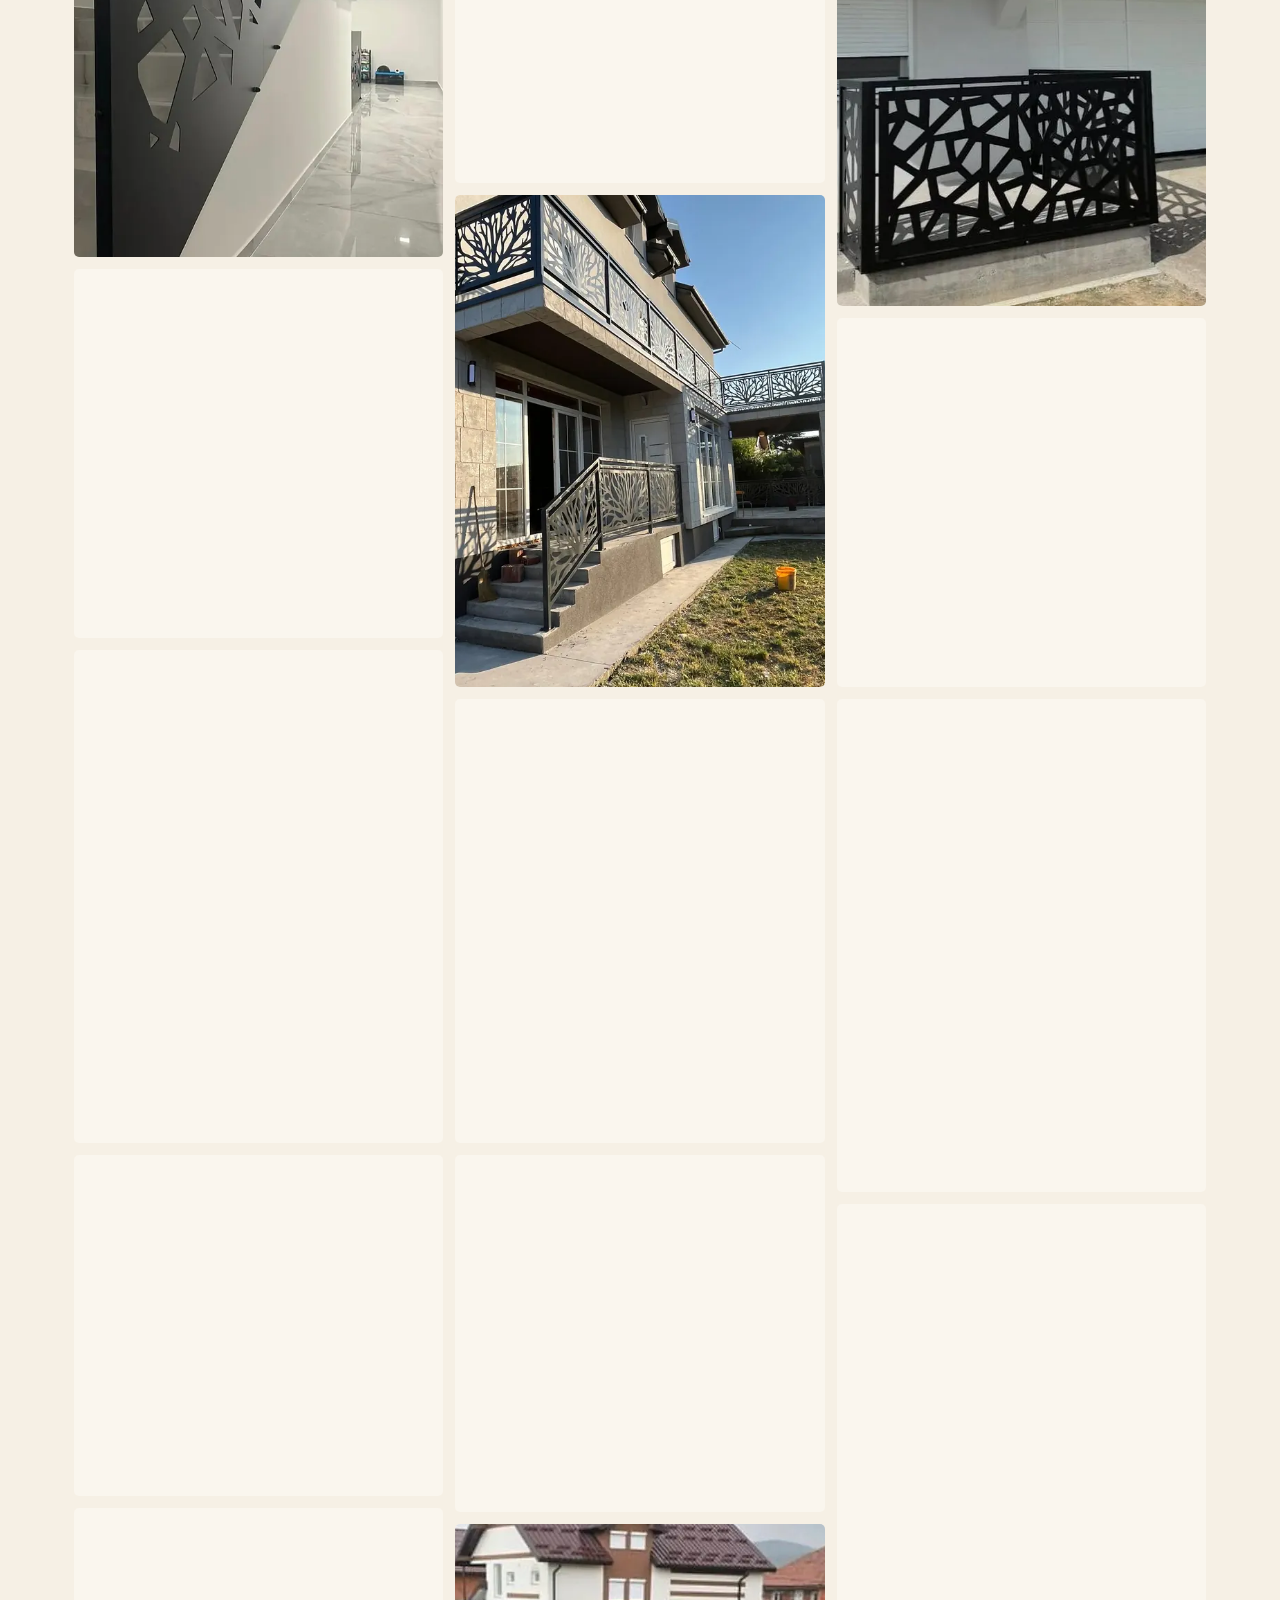
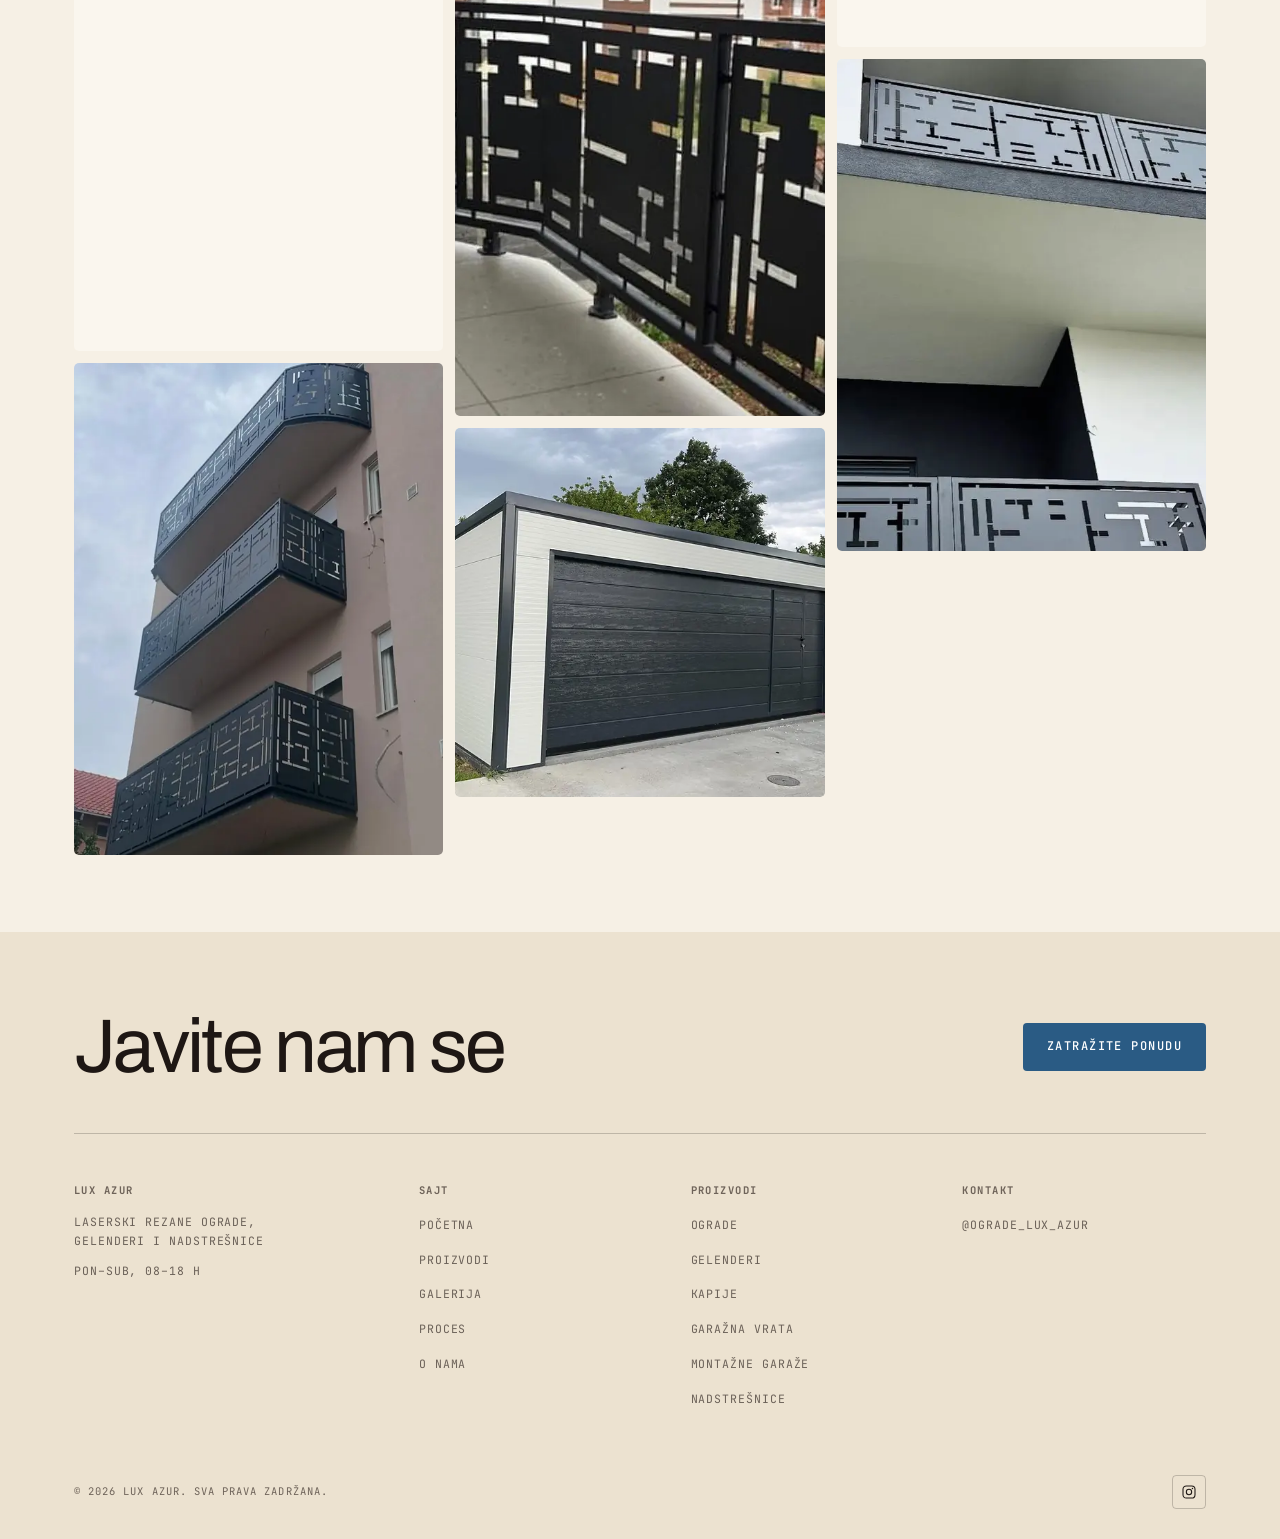
==== commit 35fc657d: "Pojednostavljen loader: krem zavesa otkriva stranicu" ====
--- a/site/galerija.html
+++ b/site/galerija.html
@@ -28,12 +28,7 @@
 </head>
 <body>
 
-<div class="loader" aria-hidden="true">
-  <div class="loader__in">
-    <p class="loader__word"><span class="w1"><i>Lux</i></span><span class="w2"><i>Azur</i></span></p>
-    <span class="loader__line"></span>
-  </div>
-</div>
+<div class="loader" aria-hidden="true"></div>
 
 <!-- ================= NAV ================= -->
 <header class="nav">
--- a/site/assets/css/site.css
+++ b/site/assets/css/site.css
@@ -827,67 +827,21 @@
 
 /* ==========================================================================
    LOADER  (prikazuje se samo jednom po poseti; bez JS-a se nikad ne pojavi)
-   Minimalan: na krem tabli ime "Lux Azur" izranja iz svoje linije, ispod
-   njega se plava nit iscrta s leva na desno, kao laserski rez. Na izlazu
-   reci odlaze nagore, nit se povuce udesno i tabla se podigne.
-   Pokret krece tek kada stigne font (klasa .is-go iz site.js), da se
-   slovo ne bi zamenilo usred animacije.
+   Prazna krem zavesa se podize nagore i otkriva stranicu.
    ========================================================================== */
 html.js-loading{overflow:hidden}   /* samo <html>, vidi napomenu kod no-scroll */
 
 .loader{
   position:fixed;inset:0;z-index:9999;display:none;
-  background:var(--paper);color:var(--ink);
+  background:var(--paper);
   transform:translateY(0);
-  transition:transform .72s cubic-bezier(.76,0,.24,1) .2s;
+  transition:transform .85s cubic-bezier(.76,0,.24,1);
   will-change:transform;
 }
-html.js-loading .loader{display:grid;place-items:center}
+html.js-loading .loader{display:block}
 .loader.is-done{transform:translateY(-100%);pointer-events:none}
 
-.loader__in{display:flex;flex-direction:column;gap:clamp(14px,1.6vw,20px)}
-
-.loader__word{
-  display:flex;gap:.24em;
-  font-size:clamp(42px,7.2vw,92px);line-height:1;letter-spacing:-.04em;
-}
-/* pre .is-go se ime ne crta uopste, pa se nikad ne vidi u pogresnom fontu */
-.loader:not(.is-go) .loader__word{visibility:hidden}
-/* font nije stigao na vreme: ime ostaje u sistemskom slogu do kraja,
-   umesto da se Archivo ubaci usred pokreta */
-.loader.is-sys .loader__word{font-family:ui-sans-serif,system-ui,-apple-system,"Segoe UI",Roboto,sans-serif}
-/* svaka rec u svom prozoru (clip), pa se vidi samo dok je "u liniji" */
-.loader__word > span{display:block;overflow:hidden;overflow:clip;padding-block:.06em .1em}
-.loader__word i{
-  display:block;font-style:normal;
-  transform:translateY(112%);
-  transition:transform .8s cubic-bezier(.16,1,.3,1);
-}
-.loader__word .w1 i{font-weight:500}
-.loader__word .w2 i{font-weight:300;color:var(--fg-muted);transition-delay:.07s}
-
-.loader__line{
-  display:block;height:1px;background:var(--accent);
-  transform:scaleX(0);transform-origin:left;
-  transition:transform .8s cubic-bezier(.65,0,.35,1) .1s;
-}
-
-.loader.is-go .loader__word i{transform:none}
-.loader.is-go .loader__line{transform:scaleX(1)}
-
-.loader.is-done .loader__word i{
-  transform:translateY(-112%);
-  transition:transform .5s cubic-bezier(.7,0,.84,0);
-}
-.loader.is-done .loader__word .w2 i{transition-delay:.04s}
-.loader.is-done .loader__line{
-  transform:scaleX(0);transform-origin:right;
-  transition:transform .45s cubic-bezier(.7,0,.84,0);
-}
-
 @media (prefers-reduced-motion:reduce){
-  .loader{transition:opacity .25s linear}
+  .loader{transition:opacity .2s linear}
   .loader.is-done{transform:none;opacity:0}
-  .loader__word i,.loader.is-done .loader__word i{transform:none;transition:none}
-  .loader__line,.loader.is-done .loader__line{transform:none;transition:none}
-}
+}
